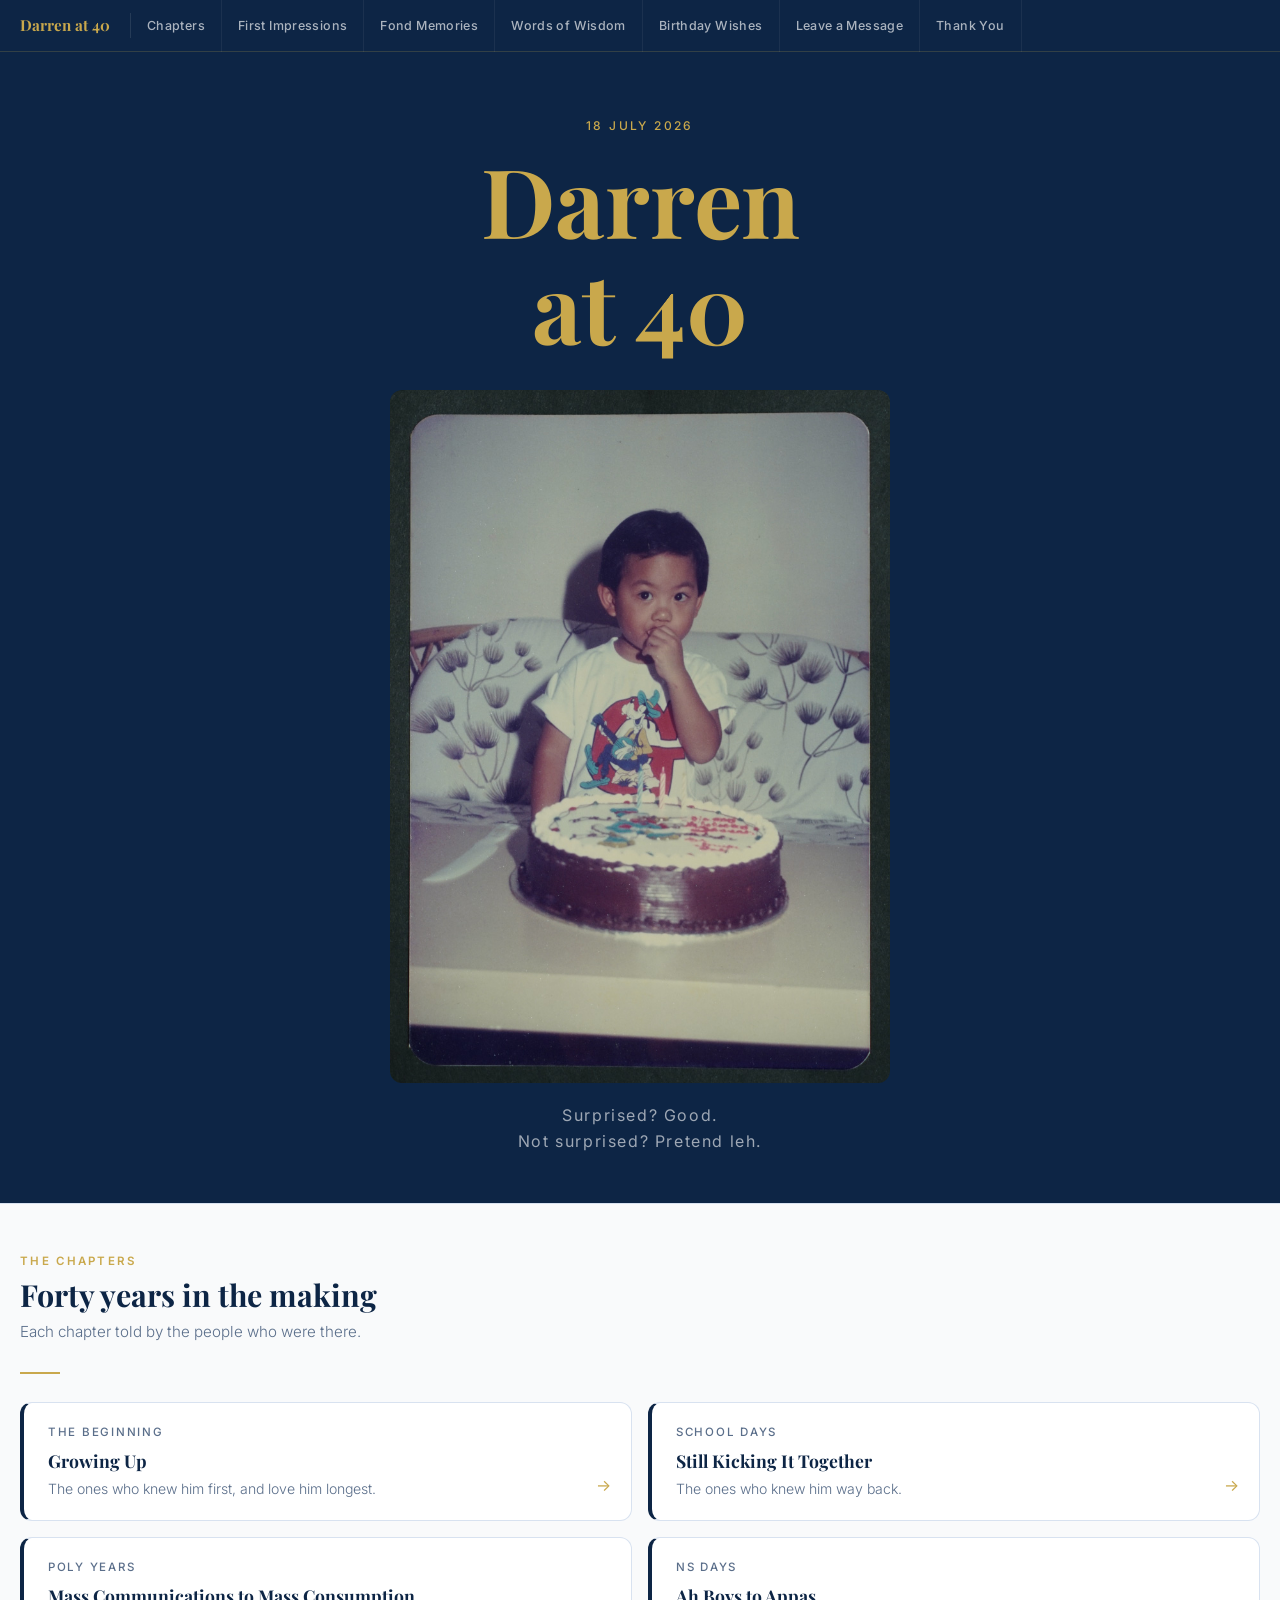
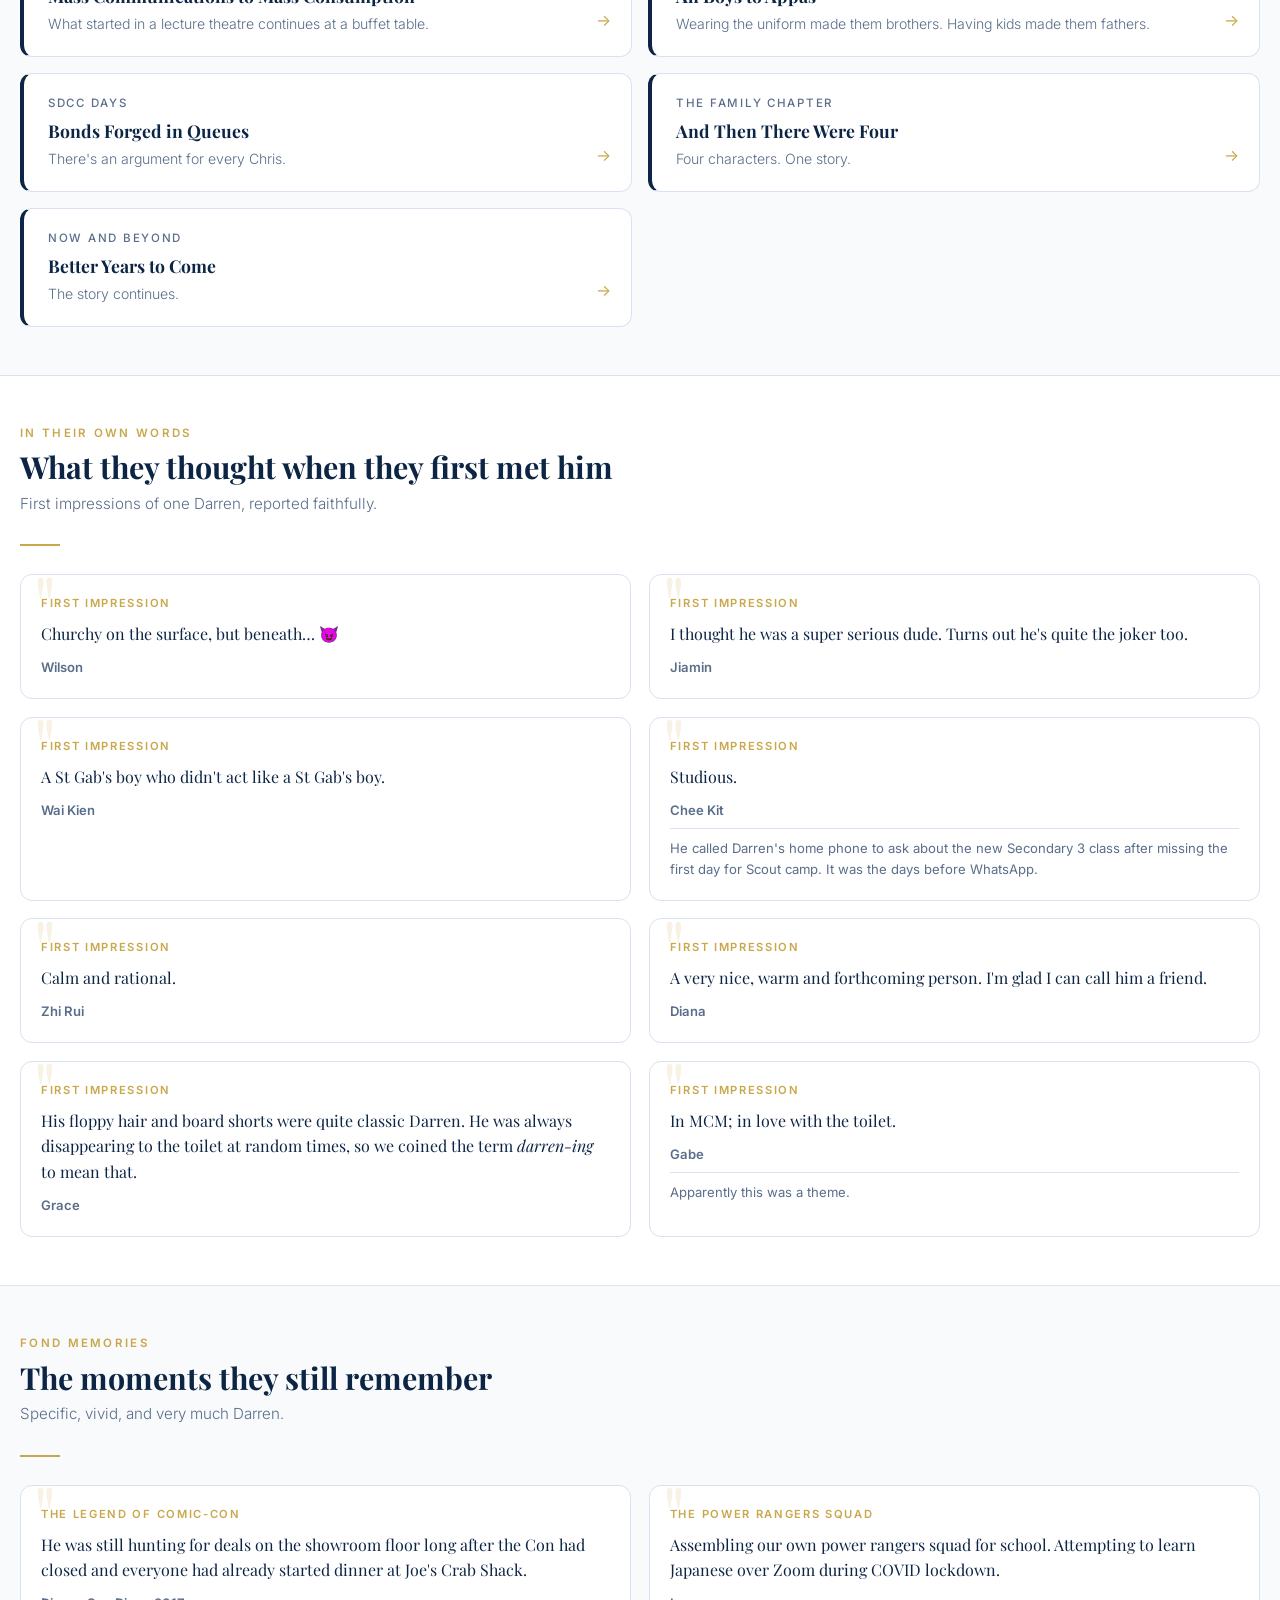
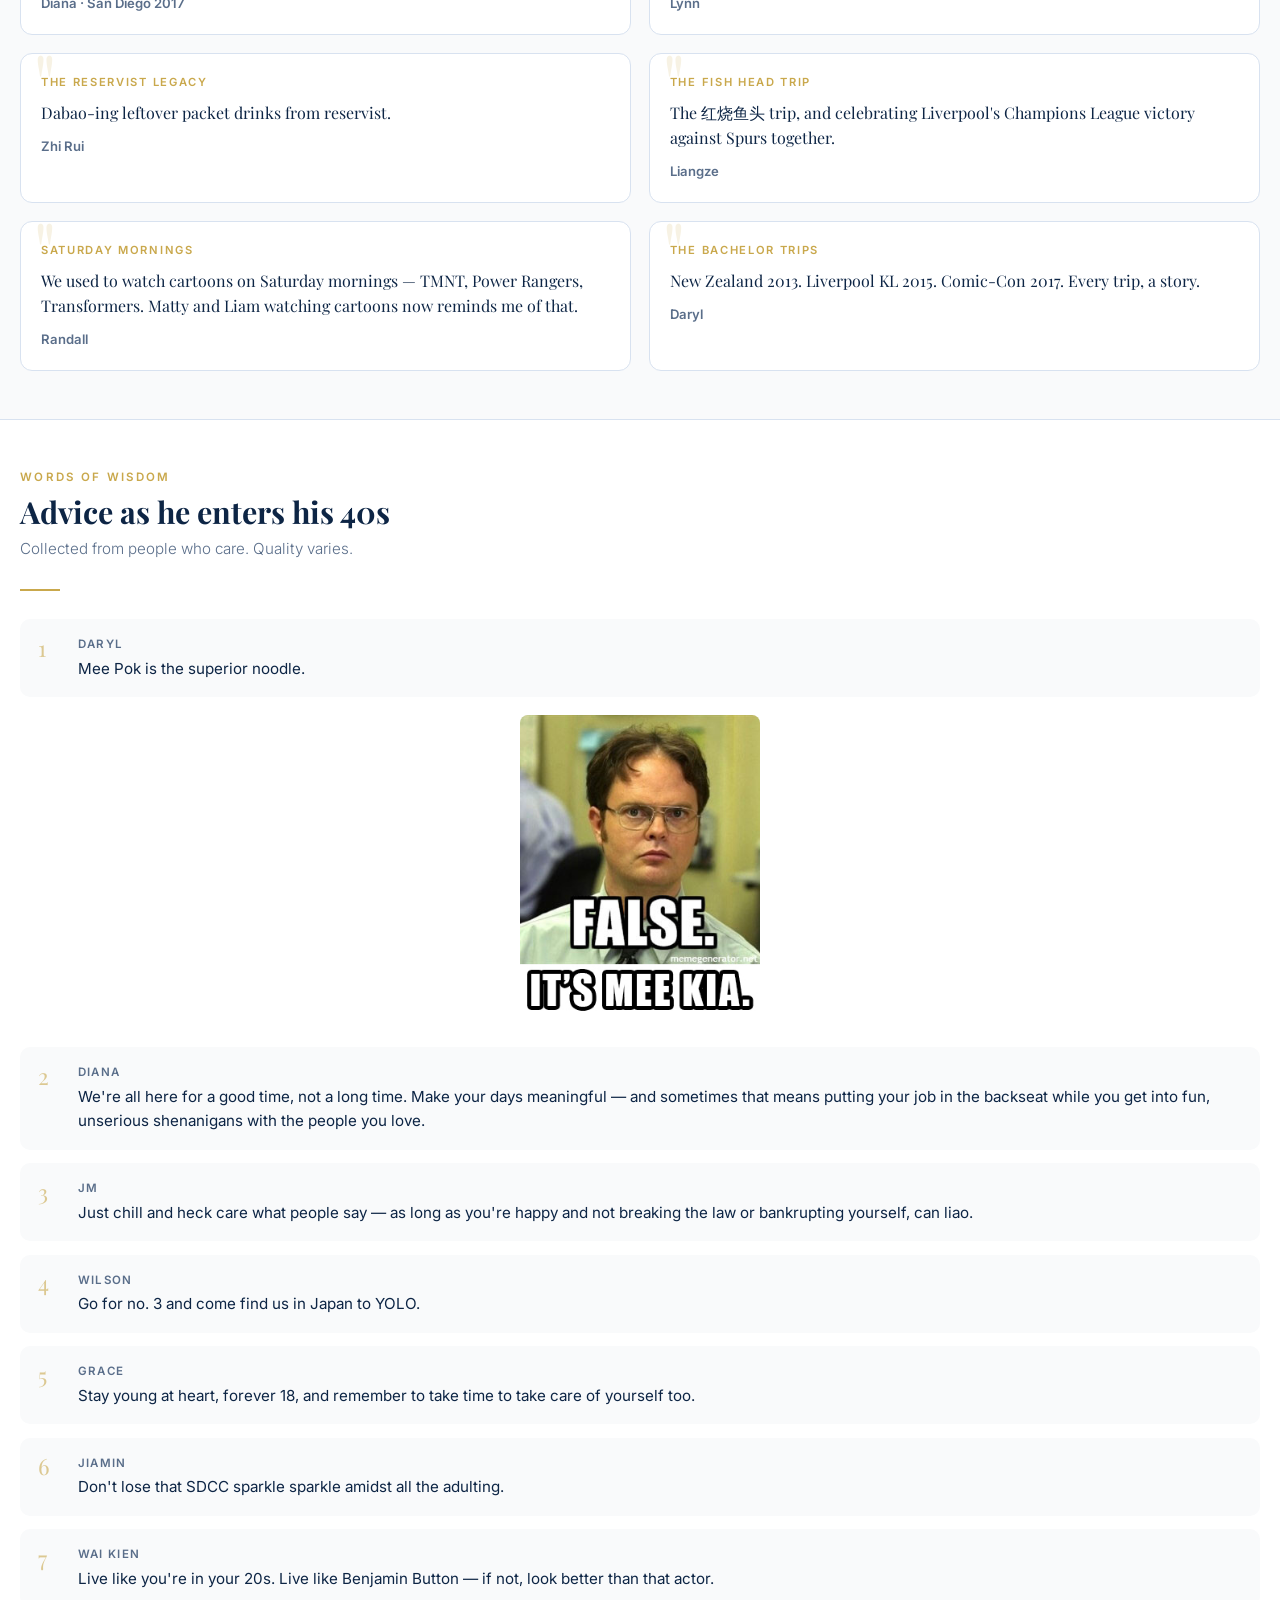
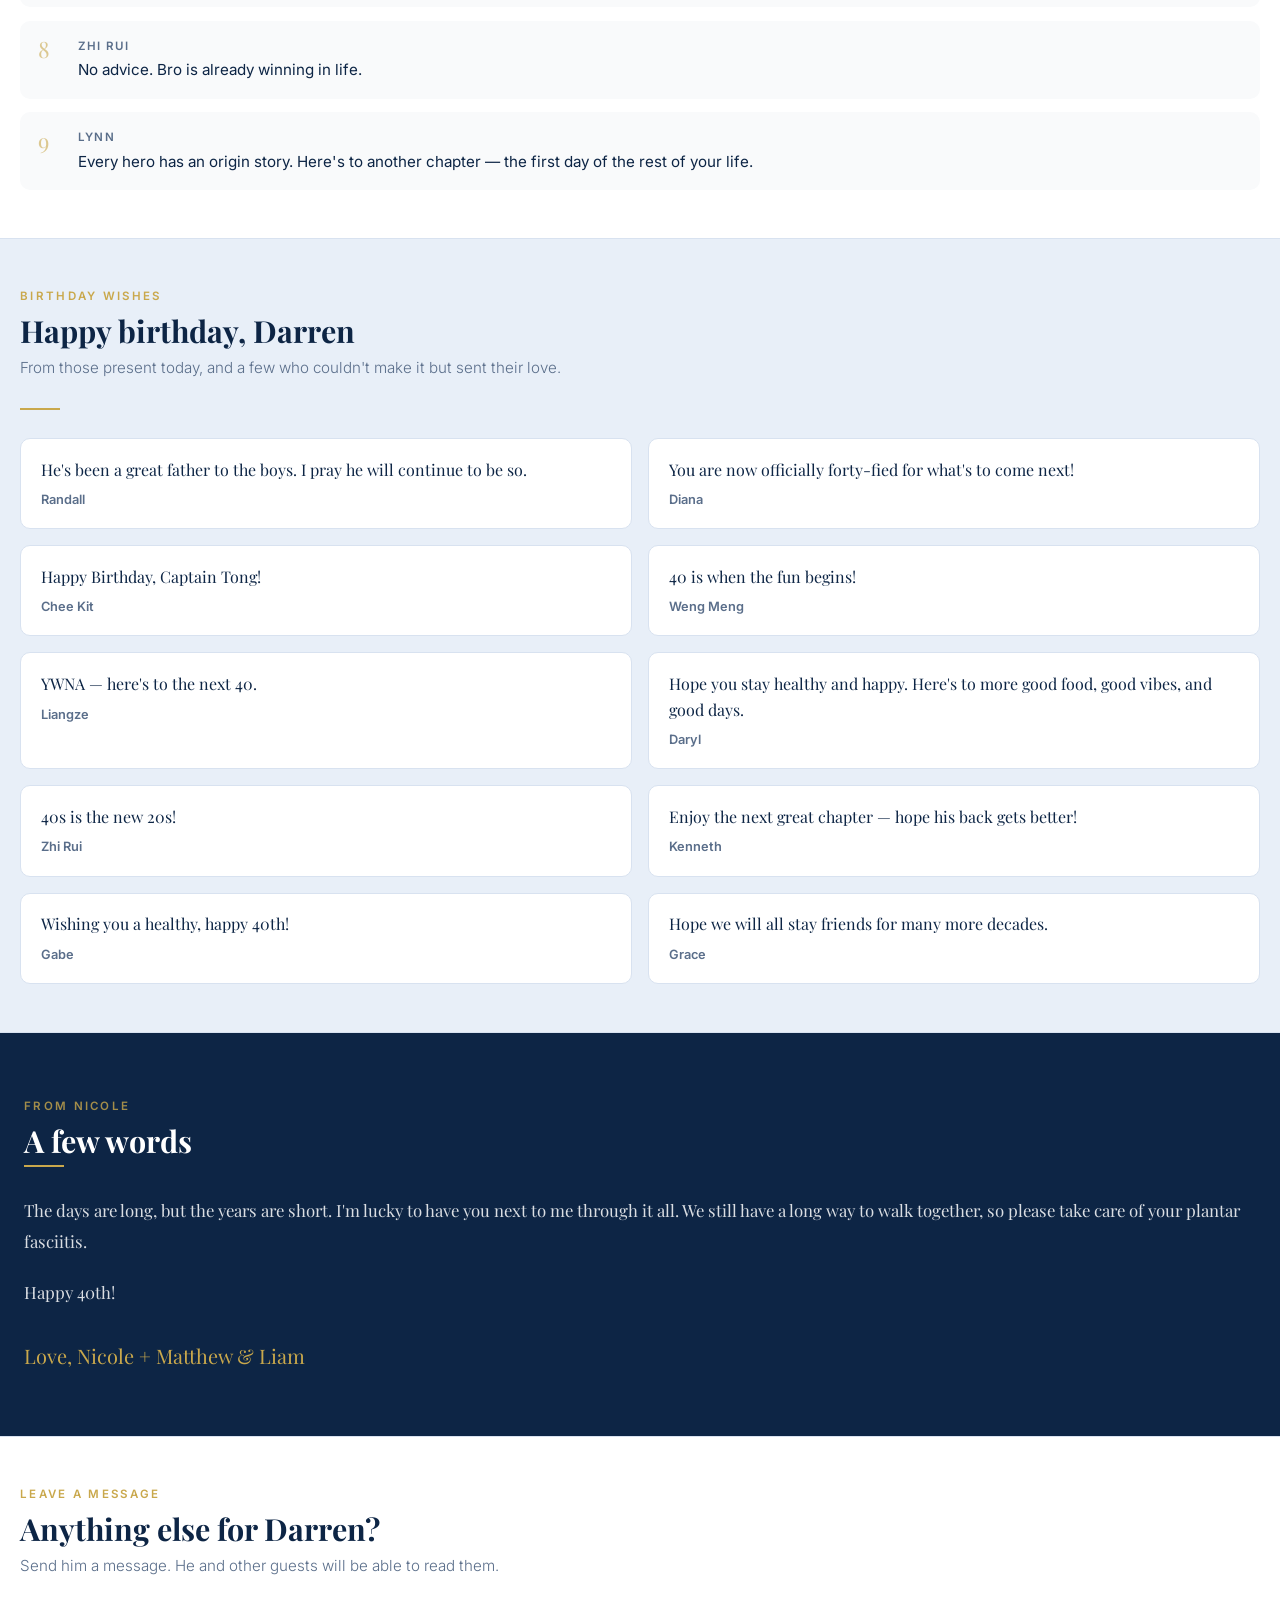
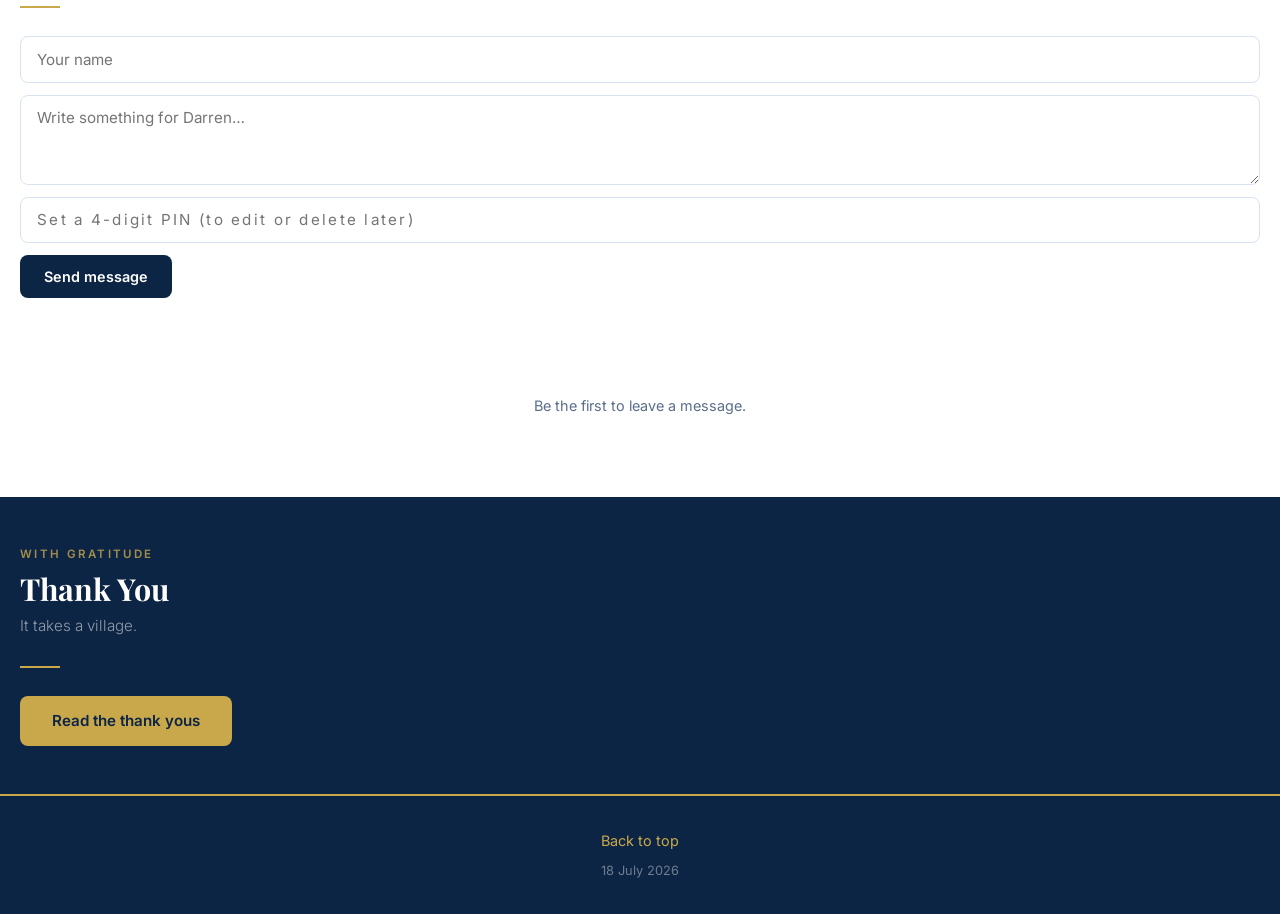
==== index.html @ 468546fa "Add files via upload" ====
<!DOCTYPE html>
<html lang="en">
<head>
<meta charset="UTF-8">
<meta name="viewport" content="width=device-width, initial-scale=1.0">
<meta name="robots" content="noindex, nofollow">
<title>Darren at 40</title>
<link rel="preconnect" href="https://fonts.googleapis.com">
<link rel="preconnect" href="https://fonts.gstatic.com" crossorigin>
<link href="https://fonts.googleapis.com/css2?family=Playfair+Display:wght@400;700&family=Inter:wght@300;400;500;600&display=swap" rel="stylesheet">
<link rel="stylesheet" href="shared.css">
<style>
.hero h1 { font-size: clamp(3rem, 12vw, 6rem); }
.hero-date { font-size: 0.85rem; color: rgba(255,255,255,0.4); letter-spacing: 0.1em; margin-top: 1rem; }
.hero-photo { aspect-ratio: 4/3; }
.chapters { display: flex; flex-direction: column; gap: 1rem; }
.chapter-card {
  display: block; text-decoration: none; background: var(--white);
  border: 1px solid var(--border); border-radius: 12px;
  padding: 1.25rem 1.25rem 1.25rem 1.5rem;
  border-left: 4px solid var(--navy); transition: border-left-color 0.2s, box-shadow 0.2s;
}
.chapter-card:hover { border-left-color: var(--gold); box-shadow: 0 2px 16px rgba(13,37,69,0.08); }
.chapter-card .era { font-size: 0.72rem; letter-spacing: 0.15em; text-transform: uppercase; color: var(--text-muted); margin-bottom: 0.3rem; font-weight: 500; }
.chapter-card h3 { font-family: var(--serif); font-size: 1.1rem; color: var(--navy); margin-bottom: 0.2rem; }
.chapter-card p { font-size: 0.88rem; color: var(--text-muted); font-weight: 300; }
.chapter-card .arrow { float: right; color: var(--gold); margin-top: -1.7rem; }
.messages-grid { display: flex; flex-direction: column; gap: 1.1rem; }
.msg-card { background: var(--white); border: 1px solid var(--border); border-radius: 12px; padding: 1.25rem; position: relative; overflow: hidden; }
.msg-card::before { content: '"'; font-family: var(--serif); font-size: 5rem; color: var(--gold); opacity: 0.15; position: absolute; top: -0.8rem; left: 0.75rem; line-height: 1; pointer-events: none; }
.msg-card .msg-label { font-size: 0.7rem; letter-spacing: 0.15em; text-transform: uppercase; color: var(--gold); font-weight: 600; margin-bottom: 0.5rem; }
.msg-card .msg-text { font-family: var(--serif); font-size: 1rem; color: var(--navy); line-height: 1.6; margin-bottom: 0.65rem; }
.msg-card .msg-from { font-size: 0.82rem; font-weight: 600; color: var(--text-muted); }
.msg-card .msg-context { font-size: 0.82rem; color: var(--text-muted); margin-top: 0.45rem; padding-top: 0.55rem; border-top: 1px solid var(--border); }
.advice-list { display: flex; flex-direction: column; gap: 0.85rem; }
.advice-item { display: flex; gap: 0.9rem; align-items: flex-start; background: var(--off-white); border-radius: 10px; padding: 1rem 1.1rem; }
.advice-num { font-family: var(--serif); font-size: 1.4rem; color: var(--gold); opacity: 0.6; line-height: 1; flex-shrink: 0; width: 1.6rem; padding-top: 0.1rem; }
.advice-content .from { font-size: 0.72rem; text-transform: uppercase; letter-spacing: 0.12em; color: var(--text-muted); font-weight: 600; margin-bottom: 0.2rem; }
.advice-content p { font-size: 0.95rem; color: var(--navy); }
.meme-wrap { text-align: center; margin-top: 0.25rem; margin-bottom: 0.5rem; }
.meme-wrap img { max-width: 240px; width: 100%; border-radius: 8px; }
.wishes-grid { display: flex; flex-direction: column; gap: 1rem; }
.wish-card { background: var(--white); border: 1px solid var(--border); border-radius: 10px; padding: 1.1rem 1.25rem; }
.wish-card .wish-text { font-family: var(--serif); font-size: 1rem; color: var(--navy); line-height: 1.6; margin-bottom: 0.5rem; }
.wish-card .wish-from { font-size: 0.8rem; font-weight: 600; color: var(--text-muted); }
.letter-section { background: var(--navy); padding: 4rem 1.5rem; }
.letter-section .section-label { color: var(--gold); opacity: 0.8; }
.letter-section .section-title { color: white; }
/* Comments */
.comment-form { display: flex; flex-direction: column; gap: 0.75rem; margin-bottom: 2rem; }
.comment-form input, .comment-form textarea {
  font-family: var(--sans); font-size: 0.95rem; color: var(--text);
  border: 1px solid var(--border); border-radius: 8px; padding: 0.8rem 1rem;
  background: var(--white); outline: none; width: 100%;
}
.comment-form input:focus, .comment-form textarea:focus { border-color: var(--navy); }
.comment-form textarea { min-height: 90px; resize: vertical; }
.comment-form button {
  background: var(--navy); color: white; border: none; border-radius: 8px;
  padding: 0.8rem 1.5rem; font-size: 0.9rem; font-weight: 600;
  font-family: var(--sans); cursor: pointer; align-self: flex-start;
  transition: background 0.2s;
}
.comment-form button:hover { background: var(--navy-mid); }
.comment-form button:disabled { opacity: 0.5; cursor: not-allowed; }
.comments-list { display: flex; flex-direction: column; gap: 1rem; }
.comment-item { background: var(--white); border: 1px solid var(--border); border-radius: 10px; padding: 1rem 1.25rem; }
.comment-item .c-name { font-weight: 600; font-size: 0.9rem; color: var(--navy); margin-bottom: 0.3rem; }
.comment-item .c-text { font-family: var(--serif); font-size: 0.98rem; color: var(--navy); line-height: 1.6; margin-bottom: 0.5rem; }
.comment-item .c-meta { font-size: 0.75rem; color: var(--text-muted); display: flex; gap: 1rem; align-items: center; }
.comment-item .c-meta button { background: none; border: none; color: var(--text-muted); font-size: 0.75rem; cursor: pointer; padding: 0; text-decoration: underline; }
.comment-item .c-meta button:hover { color: var(--navy); }
.comment-empty { text-align: center; color: var(--text-muted); font-size: 0.9rem; padding: 2rem 0; }
.status-msg { font-size: 0.85rem; color: var(--gold); margin-top: 0.25rem; min-height: 1.2em; }
@media (min-width: 600px) {
  .chapters { display: grid; grid-template-columns: 1fr 1fr; }
  .messages-grid { display: grid; grid-template-columns: 1fr 1fr; }
  .wishes-grid { display: grid; grid-template-columns: 1fr 1fr; }
}
.lightbox { display:none; position:fixed; inset:0; background:rgba(0,0,0,0.96); z-index:999; flex-direction:column; align-items:center; justify-content:center; }
.lightbox.active { display:flex; }
.lightbox-img-wrap { width:100%; flex:1; display:flex; align-items:center; justify-content:center; padding:0.5rem; overflow:hidden; }
.lightbox-img-wrap img { max-width:100%; max-height:100%; object-fit:contain; border-radius:4px; display:block; }
.lightbox-controls { width:100%; display:flex; align-items:center; justify-content:flex-end; padding:0.75rem 1rem; background:rgba(0,0,0,0.5); }
.lightbox-btn { background:none; border:none; color:white; cursor:pointer; padding:0.5rem 0.75rem; font-family:var(--sans); font-size:0.9rem; font-weight:600; }
</style>
</head>
<body>

<nav class="site-nav" id="top">
  <a href="index.html" class="nav-home">Darren at 40</a>
  <div class="nav-links">
    <a href="#chapters">Chapters</a>
    <a href="#impressions">First Impressions</a>
    <a href="#memories">Fond Memories</a>
    <a href="#wisdom">Words of Wisdom</a>
    <a href="#wishes">Birthday Wishes</a>
    <a href="#message">Leave a Message</a>
    <a href="thankyou.html">Thank You</a>
  </div>
</nav>

<section class="hero">
  <p class="hero-eyebrow">18 July 2026</p>
  <h1>Darren<br>at 40</h1>
  <div style="width:100%;max-width:500px;margin:2rem auto 0;cursor:pointer;border-radius:12px;overflow:hidden;background:#0D2545;" onclick="openHero('Hero_Index.jpg')"><img src="Hero_Index.jpg" alt="" style="width:100%;height:auto;display:block;"></div>
  <p class="hero-date" style="color:rgba(255,255,255,0.6);font-size:1rem;margin-top:1.25rem;">Surprised? Good.<br>Not surprised? Pretend leh.</p>
</section>

<!-- CHAPTERS -->
<section id="chapters" style="background:var(--off-white);">
  <p class="section-label">The chapters</p>
  <h2 class="section-title">Forty years in the making</h2>
  <p class="section-tagline">Each chapter told by the people who were there.</p>
  <div class="gold-divider"></div>
  <div class="chapters">
    <a href="family.html" class="chapter-card">
      <p class="era">The beginning</p>
      <h3>Growing Up</h3>
      <p>The ones who knew him first, and love him longest.</p>
      <span class="arrow">→</span>
    </a>
    <a href="school.html" class="chapter-card">
      <p class="era">School days</p>
      <h3>Still Kicking It Together</h3>
      <p>The ones who knew him way back.</p>
      <span class="arrow">→</span>
    </a>
    <a href="masscomm.html" class="chapter-card">
      <p class="era">Poly years</p>
      <h3>Mass Communications to Mass Consumption</h3>
      <p>What started in a lecture theatre continues at a buffet table.</p>
      <span class="arrow">→</span>
    </a>
    <a href="army.html" class="chapter-card">
      <p class="era">NS days</p>
      <h3>Ah Boys to Appas</h3>
      <p>Wearing the uniform made them brothers. Having kids made them fathers.</p>
      <span class="arrow">→</span>
    </a>
    <a href="sdcc.html" class="chapter-card">
      <p class="era">SDCC days</p>
      <h3>Bonds Forged in Queues</h3>
      <p>There's an argument for every Chris.</p>
      <span class="arrow">→</span>
    </a>
    <a href="usfour.html" class="chapter-card">
      <p class="era">The family chapter</p>
      <h3>And Then There Were Four</h3>
      <p>Four characters. One story.</p>
      <span class="arrow">→</span>
    </a>
    <a href="better.html" class="chapter-card">
      <p class="era">Now and beyond</p>
      <h3>Better Years to Come</h3>
      <p>The story continues.</p>
      <span class="arrow">→</span>
    </a>
  </div>
</section>

<!-- FIRST IMPRESSIONS -->
<section id="impressions">
  <p class="section-label">In their own words</p>
  <h2 class="section-title">What they thought when they first met him</h2>
  <p class="section-tagline">First impressions of one Darren, reported faithfully.</p>
  <div class="gold-divider"></div>
  <div class="messages-grid">
    <div class="msg-card">
      <p class="msg-label">First impression</p>
      <p class="msg-text">Churchy on the surface, but beneath… 😈</p>
      <p class="msg-from">Wilson</p>
    </div>
    <div class="msg-card">
      <p class="msg-label">First impression</p>
      <p class="msg-text">I thought he was a super serious dude. Turns out he's quite the joker too.</p>
      <p class="msg-from">Jiamin</p>
    </div>
    <div class="msg-card">
      <p class="msg-label">First impression</p>
      <p class="msg-text">A St Gab's boy who didn't act like a St Gab's boy.</p>
      <p class="msg-from">Wai Kien</p>
    </div>
    <div class="msg-card">
      <p class="msg-label">First impression</p>
      <p class="msg-text">Studious.</p>
      <p class="msg-from">Chee Kit</p>
      <p class="msg-context">He called Darren's home phone to ask about the new Secondary 3 class after missing the first day for Scout camp. It was the days before WhatsApp.</p>
    </div>
    <div class="msg-card">
      <p class="msg-label">First impression</p>
      <p class="msg-text">Calm and rational.</p>
      <p class="msg-from">Zhi Rui</p>
    </div>
    <div class="msg-card">
      <p class="msg-label">First impression</p>
      <p class="msg-text">A very nice, warm and forthcoming person. I'm glad I can call him a friend.</p>
      <p class="msg-from">Diana</p>
    </div>
    <div class="msg-card">
      <p class="msg-label">First impression</p>
      <p class="msg-text">His floppy hair and board shorts were quite classic Darren. He was always disappearing to the toilet at random times, so we coined the term <em>darren-ing</em> to mean that.</p>
      <p class="msg-from">Grace</p>
    </div>
    <div class="msg-card">
      <p class="msg-label">First impression</p>
      <p class="msg-text">In MCM; in love with the toilet.</p>
      <p class="msg-from">Gabe</p>
      <p class="msg-context">Apparently this was a theme.</p>
    </div>
  </div>
</section>

<!-- MEMORIES -->
<section id="memories" style="background:var(--off-white);">
  <p class="section-label">Fond memories</p>
  <h2 class="section-title">The moments they still remember</h2>
  <p class="section-tagline">Specific, vivid, and very much Darren.</p>
  <div class="gold-divider"></div>
  <div class="messages-grid">
    <div class="msg-card">
      <p class="msg-label">The legend of Comic-Con</p>
      <p class="msg-text">He was still hunting for deals on the showroom floor long after the Con had closed and everyone had already started dinner at Joe's Crab Shack.</p>
      <p class="msg-from">Diana · San Diego 2017</p>
    </div>
    <div class="msg-card">
      <p class="msg-label">The power rangers squad</p>
      <p class="msg-text">Assembling our own power rangers squad for school. Attempting to learn Japanese over Zoom during COVID lockdown.</p>
      <p class="msg-from">Lynn</p>
    </div>
    <div class="msg-card">
      <p class="msg-label">The reservist legacy</p>
      <p class="msg-text">Dabao-ing leftover packet drinks from reservist.</p>
      <p class="msg-from">Zhi Rui</p>
    </div>
    <div class="msg-card">
      <p class="msg-label">The fish head trip</p>
      <p class="msg-text">The 红烧鱼头 trip, and celebrating Liverpool's Champions League victory against Spurs together.</p>
      <p class="msg-from">Liangze</p>
    </div>
    <div class="msg-card">
      <p class="msg-label">Saturday mornings</p>
      <p class="msg-text">We used to watch cartoons on Saturday mornings — TMNT, Power Rangers, Transformers. Matty and Liam watching cartoons now reminds me of that.</p>
      <p class="msg-from">Randall</p>
    </div>
    <div class="msg-card">
      <p class="msg-label">The bachelor trips</p>
      <p class="msg-text">New Zealand 2013. Liverpool KL 2015. Comic-Con 2017. Every trip, a story.</p>
      <p class="msg-from">Daryl</p>
    </div>
  </div>
</section>

<!-- ADVICE -->
<section id="wisdom">
  <p class="section-label">Words of wisdom</p>
  <h2 class="section-title">Advice as he enters his 40s</h2>
  <p class="section-tagline">Collected from people who care. Quality varies.</p>
  <div class="gold-divider"></div>
  <div class="advice-list">
    <div class="advice-item">
      <span class="advice-num">1</span>
      <div class="advice-content">
        <p class="from">Daryl</p>
        <p>Mee Pok is the superior noodle.</p>
      </div>
    </div>
    <div class="meme-wrap">
      <img src="meekia.jpg" alt="Dwight Schrute meme: False. It's mee kia.">
    </div>
    <div class="advice-item">
      <span class="advice-num">2</span>
      <div class="advice-content">
        <p class="from">Diana</p>
        <p>We're all here for a good time, not a long time. Make your days meaningful — and sometimes that means putting your job in the backseat while you get into fun, unserious shenanigans with the people you love.</p>
      </div>
    </div>
    <div class="advice-item">
      <span class="advice-num">3</span>
      <div class="advice-content">
        <p class="from">JM</p>
        <p>Just chill and heck care what people say — as long as you're happy and not breaking the law or bankrupting yourself, can liao.</p>
      </div>
    </div>
    <div class="advice-item">
      <span class="advice-num">4</span>
      <div class="advice-content">
        <p class="from">Wilson</p>
        <p>Go for no. 3 and come find us in Japan to YOLO.</p>
      </div>
    </div>
    <div class="advice-item">
      <span class="advice-num">5</span>
      <div class="advice-content">
        <p class="from">Grace</p>
        <p>Stay young at heart, forever 18, and remember to take time to take care of yourself too.</p>
      </div>
    </div>
    <div class="advice-item">
      <span class="advice-num">6</span>
      <div class="advice-content">
        <p class="from">Jiamin</p>
        <p>Don't lose that SDCC sparkle sparkle amidst all the adulting.</p>
      </div>
    </div>
    <div class="advice-item">
      <span class="advice-num">7</span>
      <div class="advice-content">
        <p class="from">Wai Kien</p>
        <p>Live like you're in your 20s. Live like Benjamin Button — if not, look better than that actor.</p>
      </div>
    </div>
    <div class="advice-item">
      <span class="advice-num">8</span>
      <div class="advice-content">
        <p class="from">Zhi Rui</p>
        <p>No advice. Bro is already winning in life.</p>
      </div>
    </div>
    <div class="advice-item">
      <span class="advice-num">9</span>
      <div class="advice-content">
        <p class="from">Lynn</p>
        <p>Every hero has an origin story. Here's to another chapter — the first day of the rest of your life.</p>
      </div>
    </div>
  </div>
</section>

<!-- BIRTHDAY WISHES -->
<section id="wishes" style="background:var(--navy-light);">
  <p class="section-label">Birthday wishes</p>
  <h2 class="section-title">Happy birthday, Darren</h2>
  <p class="section-tagline">From those present today, and a few who couldn't make it but sent their love.</p>
  <div class="gold-divider"></div>
  <div class="wishes-grid">
    <div class="wish-card">
      <p class="wish-text">He's been a great father to the boys. I pray he will continue to be so.</p>
      <p class="wish-from">Randall</p>
    </div>
    <div class="wish-card">
      <p class="wish-text">You are now officially forty-fied for what's to come next!</p>
      <p class="wish-from">Diana</p>
    </div>
    <div class="wish-card">
      <p class="wish-text">Happy Birthday, Captain Tong!</p>
      <p class="wish-from">Chee Kit</p>
    </div>
    <div class="wish-card">
      <p class="wish-text">40 is when the fun begins!</p>
      <p class="wish-from">Weng Meng</p>
    </div>
    <div class="wish-card">
      <p class="wish-text">YWNA — here's to the next 40.</p>
      <p class="wish-from">Liangze</p>
    </div>
    <div class="wish-card">
      <p class="wish-text">Hope you stay healthy and happy. Here's to more good food, good vibes, and good days.</p>
      <p class="wish-from">Daryl</p>
    </div>
    <div class="wish-card">
      <p class="wish-text">40s is the new 20s!</p>
      <p class="wish-from">Zhi Rui</p>
    </div>
    <div class="wish-card">
      <p class="wish-text">Enjoy the next great chapter — hope his back gets better!</p>
      <p class="wish-from">Kenneth</p>
    </div>
    <div class="wish-card">
      <p class="wish-text">Wishing you a healthy, happy 40th!</p>
      <p class="wish-from">Gabe</p>
    </div>
    <div class="wish-card">
      <p class="wish-text">Hope we will all stay friends for many more decades.</p>
      <p class="wish-from">Grace</p>
    </div>
  </div>
</section>

<!-- NICOLE'S LETTER -->
<section class="letter-section">
  <p class="section-label">From Nicole</p>
  <h2 class="section-title" style="color:white;">A few words</h2>
  <div class="gold-divider"></div>
  <div class="letter-body">
    <p>The days are long, but the years are short. I'm lucky to have you next to me through it all. We still have a long way to walk together, so please take care of your plantar fasciitis.</p>
    <p>Happy 40th!</p>
    <div class="letter-sig">Love, Nicole + Matthew &amp; Liam</div>
  </div>
</section>

<!-- COMMENTS -->
<section id="message">
  <p class="section-label">Leave a message</p>
  <h2 class="section-title">Anything else for Darren?</h2>
  <p class="section-tagline">Send him a message. He and other guests will be able to read them.</p>
  <div class="gold-divider"></div>

  <div class="comment-form">
    <input type="text" id="c-name" placeholder="Your name" maxlength="60">
    <textarea id="c-text" placeholder="Write something for Darren…" maxlength="500"></textarea>
    <input type="number" id="c-pin" placeholder="Set a 4-digit PIN (to edit or delete later)" min="1000" max="9999" style="letter-spacing:0.15em;">
    <button onclick="submitComment()" id="c-btn">Send message</button>
    <p class="status-msg" id="c-status"></p>
  </div>

  <div class="comments-list" id="comments-list">
    <p class="comment-empty" id="c-empty">Be the first to leave a message.</p>
  </div>
</section>

<div class="lightbox" id="lightbox" onclick="closeLightbox()" style="cursor:pointer;">
  <div class="lightbox-img-wrap"><img id="lightbox-img" src="" alt=""></div>
  <div class="lightbox-controls">
    <span></span>
    <span class="lightbox-counter" id="lightbox-counter"></span>
    <button class="lightbox-btn" onclick="closeLightbox()">✕ Close</button>
  </div>
</div>

<section style="background:var(--navy);">
  <p class="section-label" style="color:var(--gold);opacity:0.8;">With gratitude</p>
  <h2 class="section-title" style="color:white;">Thank You</h2>
  <p class="section-tagline" style="color:rgba(255,255,255,0.55);">It takes a village.</p>
  <div class="gold-divider"></div>
  <a href="thankyou.html" style="display:inline-block;background:var(--gold);color:var(--navy);text-decoration:none;padding:0.8rem 2rem;border-radius:8px;font-weight:600;font-size:0.95rem;">Read the thank yous</a>
</section>

<footer>
  <a href="#" onclick="window.scrollTo(0,0);return false;">Back to top</a>
  <p class="meta">18 July 2026</p>
</footer>

<script>
const SUPA_URL = 'https://xiqilvrgmtwltavrsnlk.supabase.co';
const SUPA_KEY = 'eyJhbGciOiJIUzI1NiIsInR5cCI6IkpXVCJ9.eyJpc3MiOiJzdXBhYmFzZSIsInJlZiI6InhpcWlsdnJnbXR3bHRhdnJzbmxrIiwicm9sZSI6ImFub24iLCJpYXQiOjE3ODM1ODg2NjgsImV4cCI6MjA5OTE2NDY2OH0.ViQ6867-IzhoOAlFa3D618SjfFwS2XMXRDBPLYhvRcA';

function escHtml(s) {
  return String(s).replace(/&/g,'&amp;').replace(/</g,'&lt;').replace(/>/g,'&gt;').replace(/"/g,'&quot;');
}
function formatTime(iso) {
  const d = new Date(iso);
  return d.toLocaleDateString('en-SG', { day:'numeric', month:'short', year:'numeric' }) +
    ' · ' + d.toLocaleTimeString('en-SG', { hour:'2-digit', minute:'2-digit' });
}
async function supaFetch(path, opts={}) {
  const res = await fetch(SUPA_URL + path, {
    ...opts,
    headers: {
      'apikey': SUPA_KEY,
      'Authorization': 'Bearer ' + SUPA_KEY,
      'Content-Type': 'application/json',
      'Prefer': 'return=representation',
      ...(opts.headers||{})
    }
  });
  if (!res.ok) throw new Error(await res.text());
  const text = await res.text();
  return text ? JSON.parse(text) : [];
}
async function loadComments() {
  const list = document.getElementById('comments-list');
  const empty = document.getElementById('c-empty');
  try {
    const data = await supaFetch('/rest/v1/comments?order=created_at.desc&select=id,name,message,created_at');
    Array.from(list.querySelectorAll('.comment-item')).forEach(el => el.remove());
    if (!data.length) { empty.style.display = 'block'; return; }
    empty.style.display = 'none';
    data.forEach(c => {
      const div = document.createElement('div');
      div.className = 'comment-item';
      div.dataset.id = c.id;
      div.innerHTML =
        '<p class="c-name">' + escHtml(c.name) + '</p>' +
        '<p class="c-text" id="ctxt-' + c.id + '">' + escHtml(c.message) + '</p>' +
        '<div class="c-meta">' +
          '<span>' + formatTime(c.created_at) + '</span>' +
          '<button onclick="showEditDelete('' + c.id + '')">Edit / Delete</button>' +
        '</div>' +
        '<div class="c-actions" id="cact-' + c.id + '" style="display:none;margin-top:0.75rem;">' +
          '<input type="number" placeholder="Enter your PIN" min="1000" max="9999" id="cpin-' + c.id + '" style="width:100%;padding:0.6rem 0.8rem;border:1px solid var(--border);border-radius:6px;font-family:var(--sans);font-size:0.9rem;margin-bottom:0.5rem;">' +
          '<textarea id="cedit-' + c.id + '" style="width:100%;padding:0.6rem 0.8rem;border:1px solid var(--border);border-radius:6px;font-family:var(--sans);font-size:0.9rem;min-height:70px;resize:vertical;margin-bottom:0.5rem;">' + escHtml(c.message) + '</textarea>' +
          '<div style="display:flex;gap:0.5rem;">' +
            '<button onclick="saveEdit('' + c.id + '')" style="flex:1;background:var(--navy);color:white;border:none;border-radius:6px;padding:0.6rem;font-size:0.85rem;cursor:pointer;font-family:var(--sans);">Save</button>' +
            '<button onclick="deleteComment('' + c.id + '')" style="flex:1;background:#c0392b;color:white;border:none;border-radius:6px;padding:0.6rem;font-size:0.85rem;cursor:pointer;font-family:var(--sans);">Delete</button>' +
            '<button onclick="cancelEdit('' + c.id + '')" style="flex:1;background:var(--border);color:var(--navy);border:none;border-radius:6px;padding:0.6rem;font-size:0.85rem;cursor:pointer;font-family:var(--sans);">Cancel</button>' +
          '</div>' +
          '<p class="c-pin-err" id="cperr-' + c.id + '" style="color:#c0392b;font-size:0.8rem;margin-top:0.4rem;"></p>' +
        '</div>';
      list.appendChild(div);
    });
  } catch(e) {
    empty.textContent = 'Could not load messages. Please refresh.';
    empty.style.display = 'block';
  }
}
function showEditDelete(id) {
  const act = document.getElementById('cact-' + id);
  act.style.display = act.style.display === 'none' ? 'block' : 'none';
}
function cancelEdit(id) {
  document.getElementById('cact-' + id).style.display = 'none';
  document.getElementById('cperr-' + id).textContent = '';
}
async function saveEdit(id) {
  const pin = document.getElementById('cpin-' + id).value.trim();
  const newText = document.getElementById('cedit-' + id).value.trim();
  const errEl = document.getElementById('cperr-' + id);
  if (!pin || pin.length !== 4) { errEl.textContent = 'Please enter your 4-digit PIN.'; return; }
  if (!newText) { errEl.textContent = 'Message cannot be empty.'; return; }
  try {
    const res = await supaFetch('/rest/v1/comments?id=eq.' + id + '&pin=eq.' + pin, {
      method: 'PATCH',
      body: JSON.stringify({ message: newText })
    });
    if (!res || res.length === 0) {
      errEl.textContent = 'Wrong PIN. Please try again.';
      return;
    }
    errEl.textContent = '';
    cancelEdit(id);
    await loadComments();
  } catch(e) {
    errEl.textContent = 'Something went wrong. Please try again.';
  }
}
async function deleteComment(id) {
  const pin = document.getElementById('cpin-' + id).value.trim();
  const errEl = document.getElementById('cperr-' + id);
  if (!pin || pin.length !== 4) { errEl.textContent = 'Please enter your 4-digit PIN.'; return; }
  if (!confirm('Delete this message?')) return;
  try {
    const res = await supaFetch('/rest/v1/comments?id=eq.' + id + '&pin=eq.' + pin, {
      method: 'DELETE',
      headers: { 'Prefer': 'return=representation' }
    });
    if (res && res.length === 0) {
      errEl.textContent = 'Wrong PIN. Please try again.';
      return;
    }
    await loadComments();
  } catch(e) {
    errEl.textContent = 'Something went wrong. Please try again.';
  }
}
async function submitComment() {
  const name = document.getElementById('c-name').value.trim();
  const message = document.getElementById('c-text').value.trim();
  const pin = document.getElementById('c-pin').value.trim();
  const status = document.getElementById('c-status');
  const btn = document.getElementById('c-btn');
  if (!name) { status.textContent = 'Please enter your name.'; return; }
  if (!message) { status.textContent = 'Please write something first.'; return; }
  if (!pin || pin.length !== 4) { status.textContent = 'Please set a 4-digit PIN so you can edit later.'; return; }
  btn.disabled = true;
  status.textContent = 'Sending…';
  try {
    await supaFetch('/rest/v1/comments', {
      method: 'POST',
      body: JSON.stringify({ name, message, pin: parseInt(pin) })
    });
    document.getElementById('c-name').value = '';
    document.getElementById('c-text').value = '';
    document.getElementById('c-pin').value = '';
    status.textContent = 'Message sent!';
    setTimeout(() => { status.textContent = ''; }, 3000);
    await loadComments();
  } catch(e) {
    status.textContent = 'Something went wrong. Please try again.';
  }
  btn.disabled = false;
}
loadComments();
setInterval(loadComments, 30000);
</script>
<script>
function openHero(src) {
  document.getElementById('lightbox-img').src = src;
  document.getElementById('lightbox').classList.add('active');
  document.body.style.overflow = 'hidden';
}
function closeLightbox() {
  document.getElementById('lightbox').classList.remove('active');
  document.body.style.overflow = '';
}
document.addEventListener('keydown', e => {
  if (e.key === 'Escape') closeLightbox();
});
</script>
</body>
</html>
---- shared.css ----
:root {
  --navy: #0D2545;
  --navy-mid: #1A3A6B;
  --navy-light: #E8EFF8;
  --gold: #C9A84C;
  --gold-light: #F5EDD6;
  --white: #FFFFFF;
  --off-white: #F9FAFB;
  --text: #0D2545;
  --text-muted: #5A6E8A;
  --border: #D8E2F0;
  --serif: 'Playfair Display', Georgia, serif;
  --sans: 'Inter', system-ui, sans-serif;
}
* { margin: 0; padding: 0; box-sizing: border-box; }
body { font-family: var(--sans); background: var(--white); color: var(--text); line-height: 1.6; -webkit-font-smoothing: antialiased; }
.site-nav {
  position: sticky; top: 0; z-index: 100;
  background: var(--navy); border-bottom: 1px solid rgba(201,168,76,0.2);
  display: flex; flex-direction: column;
}
.nav-home {
  font-family: var(--serif); font-size: 0.95rem; color: var(--gold);
  text-decoration: none; font-weight: 700;
  padding: 0.6rem 1.25rem 0.4rem;
  border-bottom: 1px solid rgba(255,255,255,0.08);
  display: block;
}
.nav-links {
  display: flex; overflow-x: auto; gap: 0;
  -webkit-overflow-scrolling: touch;
  scrollbar-width: none;
}
.nav-links::-webkit-scrollbar { display: none; }
.nav-links a {
  color: rgba(255,255,255,0.65); text-decoration: none;
  font-size: 0.72rem; font-weight: 500; letter-spacing: 0.03em;
  white-space: nowrap; padding: 0.55rem 1rem;
  border-right: 1px solid rgba(255,255,255,0.06);
  transition: color 0.15s, background 0.15s;
  flex-shrink: 0;
}
.nav-links a:hover { color: var(--gold); background: rgba(255,255,255,0.04); }
@media (min-width: 700px) {
  .site-nav { flex-direction: row; align-items: center; height: 52px; }
  .nav-home { padding: 0 1.25rem; border-bottom: none; border-right: 1px solid rgba(255,255,255,0.1); }
  .nav-links a { font-size: 0.78rem; padding: 0 1rem; line-height: 52px; }
}
section { padding: 3rem 1.25rem; }
section + section { border-top: 1px solid var(--border); }
.section-label { font-size: 0.72rem; letter-spacing: 0.2em; text-transform: uppercase; color: var(--gold); font-weight: 600; margin-bottom: 0.4rem; }
.section-title { font-family: var(--serif); font-size: clamp(1.4rem, 4vw, 1.9rem); color: var(--navy); margin-bottom: 0.35rem; line-height: 1.25; }
.section-tagline { color: var(--text-muted); font-size: 0.95rem; margin-bottom: 1.75rem; font-weight: 300; }
.gold-divider { width: 40px; height: 2px; background: var(--gold); margin-bottom: 1.75rem; }
.era-label { font-size: 0.75rem; letter-spacing: 0.15em; text-transform: uppercase; color: var(--text-muted); font-weight: 600; margin-bottom: 0.75rem; padding-bottom: 0.5rem; border-bottom: 1px solid var(--border); margin-top: 1.5rem; }
.photo-grid { display: grid; grid-template-columns: repeat(2, 1fr); gap: 8px; margin-top: 0.5rem; margin-bottom: 1.5rem; }
.photo-slot { background: var(--navy-light); border: 1.5px dashed var(--border); border-radius: 8px; display: flex; align-items: center; justify-content: center; color: var(--text-muted); font-size: 0.72rem; text-align: center; padding: 0.5rem; overflow: hidden; min-height: 80px; }
.photo-slot img { width: 100%; height: auto; border-radius: 6px; display: block; object-fit: unset; }
.photo-slot.wide { aspect-ratio: 16/9; grid-column: span 2; }
.names-block { font-family: var(--serif); font-size: 1.05rem; color: var(--navy-mid); line-height: 2.2; text-align: center; margin-bottom: 2rem; }
.names-block .dot { color: var(--gold); margin: 0 0.5rem; }
.quote-strip { background: var(--gold-light); border-left: 4px solid var(--gold); border-radius: 0 10px 10px 0; padding: 1rem 1.25rem; margin-bottom: 0.85rem; }
.quote-strip p { font-family: var(--serif); font-size: 1rem; color: var(--navy); line-height: 1.6; margin-bottom: 0.3rem; }
.quote-strip .from { font-size: 0.75rem; text-transform: uppercase; letter-spacing: 0.1em; color: var(--text-muted); font-weight: 600; font-family: var(--sans); }
.darren-says { background: var(--navy-light); border-radius: 10px; padding: 1rem 1.25rem; margin-bottom: 0.85rem; display: flex; gap: 0.9rem; align-items: flex-start; }
.darren-says .d-label { font-size: 0.65rem; text-transform: uppercase; letter-spacing: 0.12em; color: var(--gold); font-weight: 700; flex-shrink: 0; padding-top: 0.15rem; min-width: 3.5rem; }
.darren-says p { font-size: 0.95rem; color: var(--navy); }
.message-card { background: var(--navy); color: white; border-radius: 12px; padding: 1.5rem; margin-top: 1.5rem; }
.message-card .quote-mark { font-family: var(--serif); font-size: 3rem; color: var(--gold); opacity: 0.35; line-height: 0.8; margin-bottom: 0.5rem; display: block; }
.message-card p { font-family: var(--serif); font-size: 1.05rem; color: rgba(255,255,255,0.88); line-height: 1.75; margin-bottom: 0.75rem; }
.message-card .sig { font-family: var(--serif); color: var(--gold); font-size: 1.1rem; }
.letter-body p { font-family: var(--serif); font-size: 1.05rem; line-height: 1.85; color: rgba(255,255,255,0.85); margin-bottom: 1.25rem; }
.letter-sig { font-family: var(--serif); font-size: 1.25rem; color: var(--gold); margin-top: 2rem; }
footer { background: var(--navy); padding: 2rem 1.5rem; text-align: center; border-top: 2px solid var(--gold); }
footer a { color: var(--gold); text-decoration: none; font-size: 0.9rem; }
footer .meta { color: rgba(255,255,255,0.4); font-size: 0.8rem; margin-top: 0.5rem; }
.hero { background: var(--navy); padding: 4rem 1.5rem 3rem; text-align: center; }
.hero-eyebrow { font-size: 0.75rem; letter-spacing: 0.2em; text-transform: uppercase; color: var(--gold); margin-bottom: 0.75rem; font-weight: 500; }
.hero h1 { font-family: var(--serif); font-size: clamp(2rem, 8vw, 3.5rem); color: var(--gold); line-height: 1.1; margin-bottom: 0.5rem; }
.hero .tagline { color: rgba(255,255,255,0.55); font-size: 1rem; font-weight: 300; }
.hero-photo { width: 100%; max-width: 500px; margin: 2rem auto 0; border-radius: 12px; overflow: hidden; display: block; }
@media (min-width: 600px) { .photo-grid { grid-template-columns: repeat(3, 1fr); } .photo-slot.wide { grid-column: span 3; } }


/* Gallery lightbox */
.gallery-grid {
  display: grid;
  grid-template-columns: repeat(3, 1fr);
  gap: 4px;
}
@media (min-width: 600px) {
  .gallery-grid { grid-template-columns: repeat(4, 1fr); }
}
.gallery-thumb {
  aspect-ratio: 1;
  overflow: hidden;
  cursor: pointer;
  background: var(--navy-light);
}
.gallery-thumb img {
  width: 100%;
  height: 100%;
  object-fit: cover;
  display: block;
  transition: transform 0.2s;
}
.gallery-thumb:hover img { transform: scale(1.02); }
.lightbox {
  display: none; position: fixed; inset: 0;
  background: rgba(0,0,0,0.96); z-index: 999;
  flex-direction: column; align-items: center; justify-content: center;
}
.lightbox.active { display: flex; }
.lightbox-img-wrap {
  width: 100%; flex: 1;
  display: flex; align-items: center; justify-content: center;
  padding: 0.5rem; overflow: hidden;
}
.lightbox-img-wrap img {
  max-width: 100%; max-height: 100%;
  object-fit: contain; border-radius: 4px; display: block;
}
.lightbox-controls {
  width: 100%; display: flex; align-items: center;
  justify-content: space-between; padding: 0.75rem 1rem;
  background: rgba(0,0,0,0.5); flex-shrink: 0;
}
.lightbox-btn {
  background: none; border: none; color: white;
  cursor: pointer; padding: 0.5rem 0.75rem; opacity: 0.8;
  transition: opacity 0.15s; font-family: var(--sans); font-size: 0.9rem; font-weight: 600;
}
.lightbox-btn:hover { opacity: 1; }
.lightbox-counter { color: rgba(255,255,255,0.5); font-size: 0.8rem; font-family: var(--sans); }
.swipe-hint { color: rgba(255,255,255,0.3); font-size: 0.72rem; text-align: center; padding: 0.25rem; flex-shrink: 0; }
.timeline-photo { width: 100%; border-radius: 10px; margin-top: 0.85rem; display: block; height: auto; }
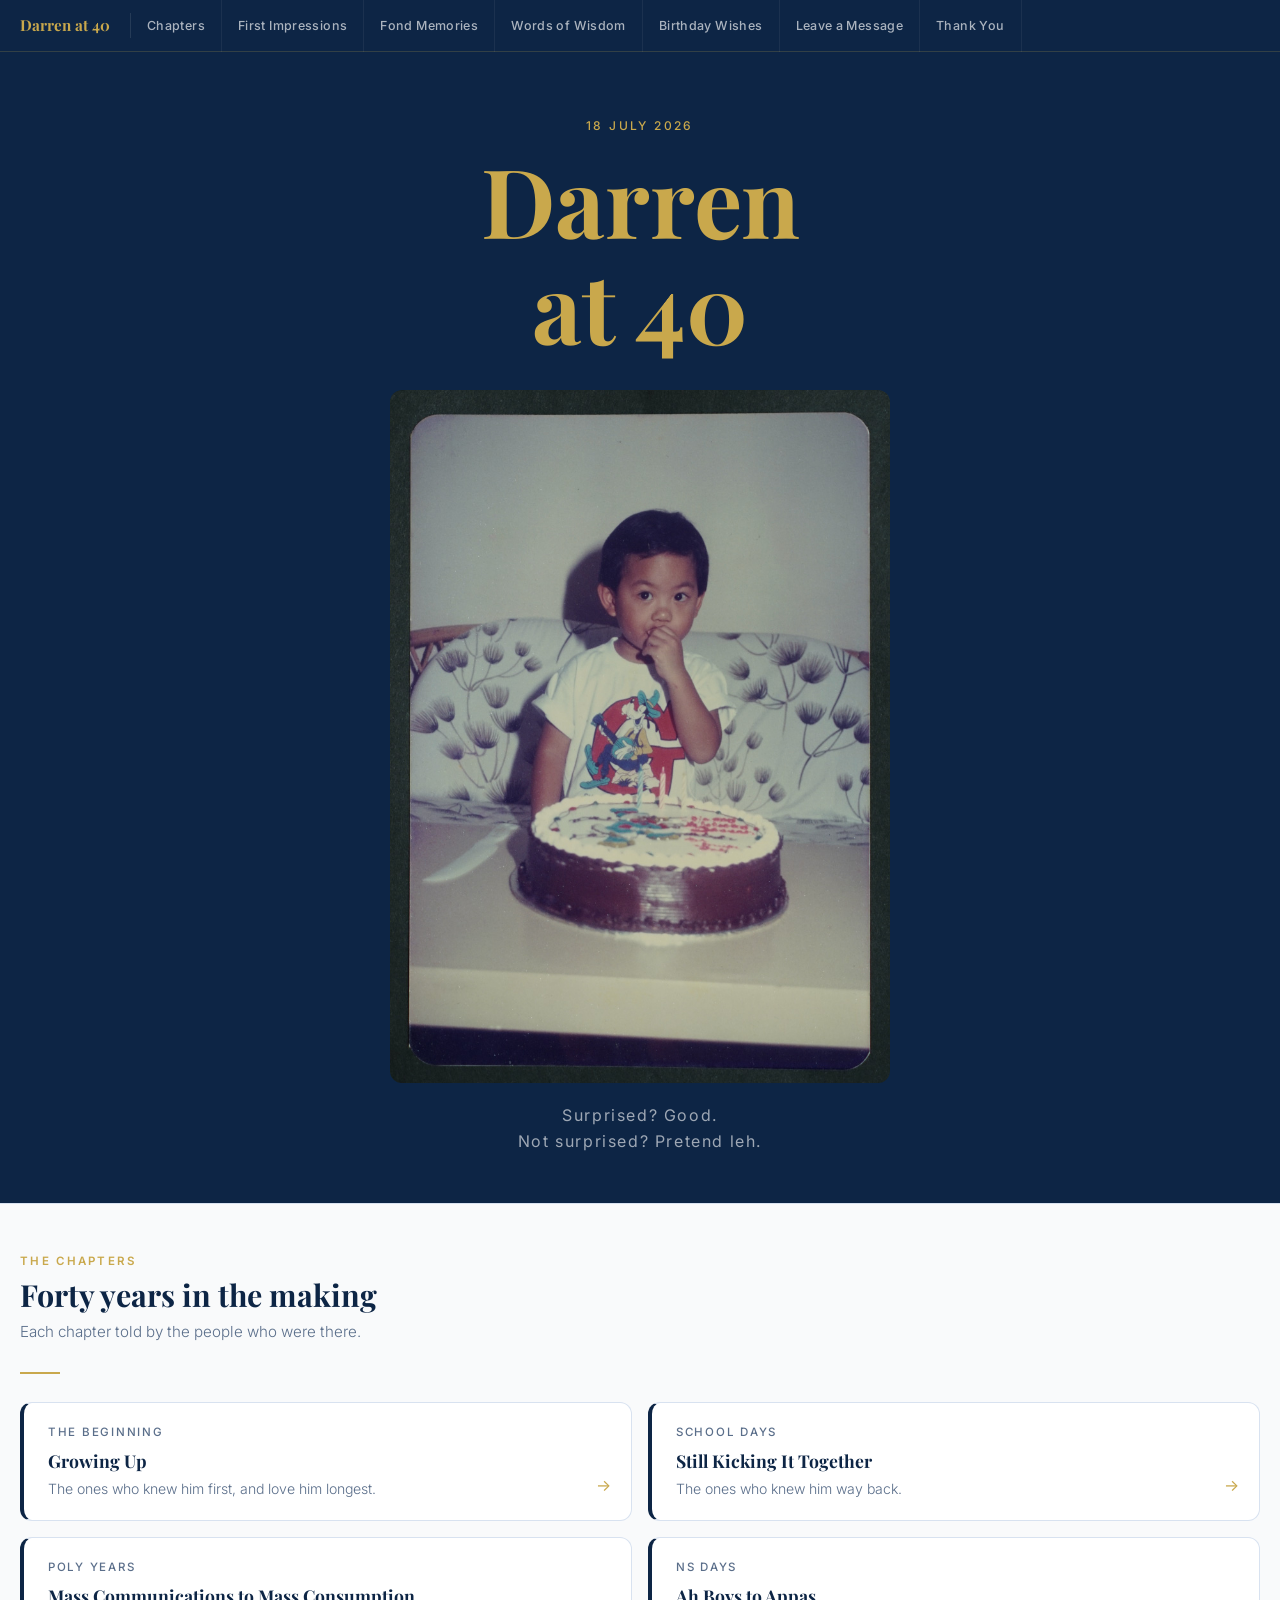
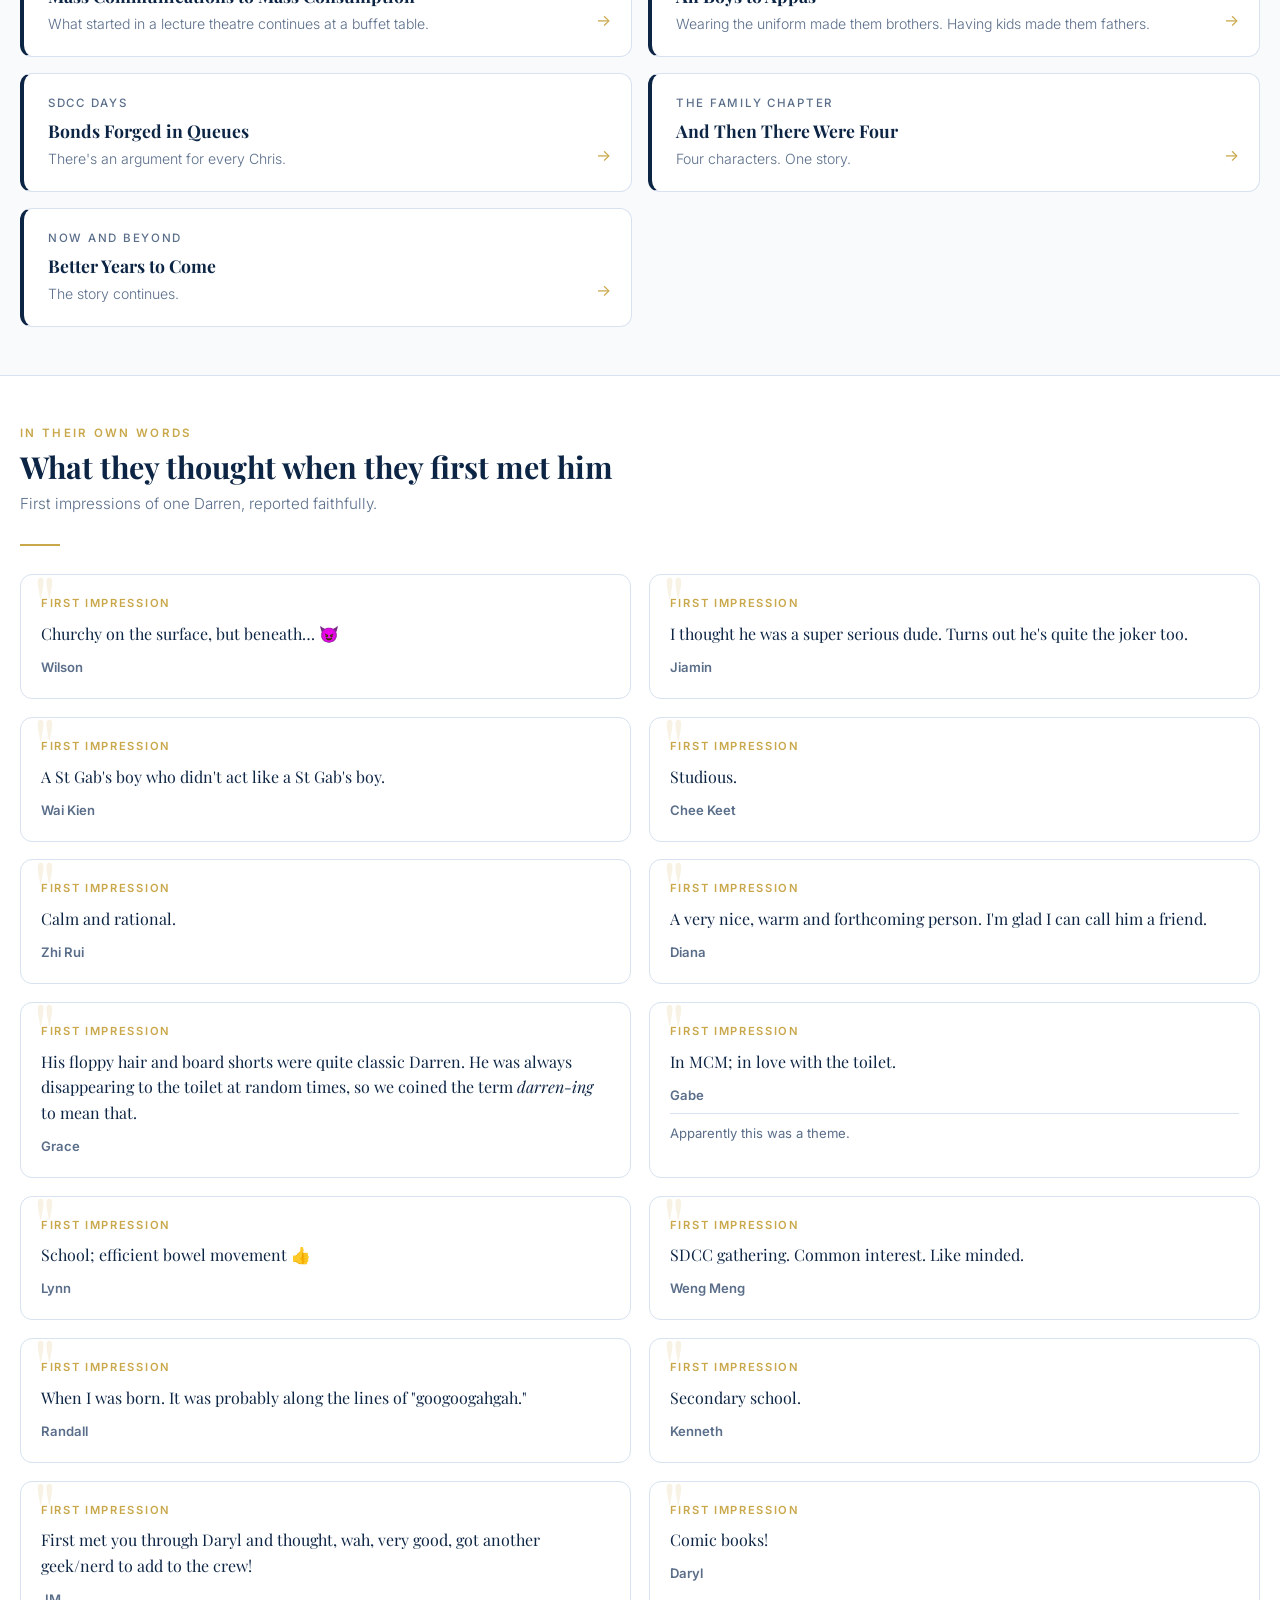
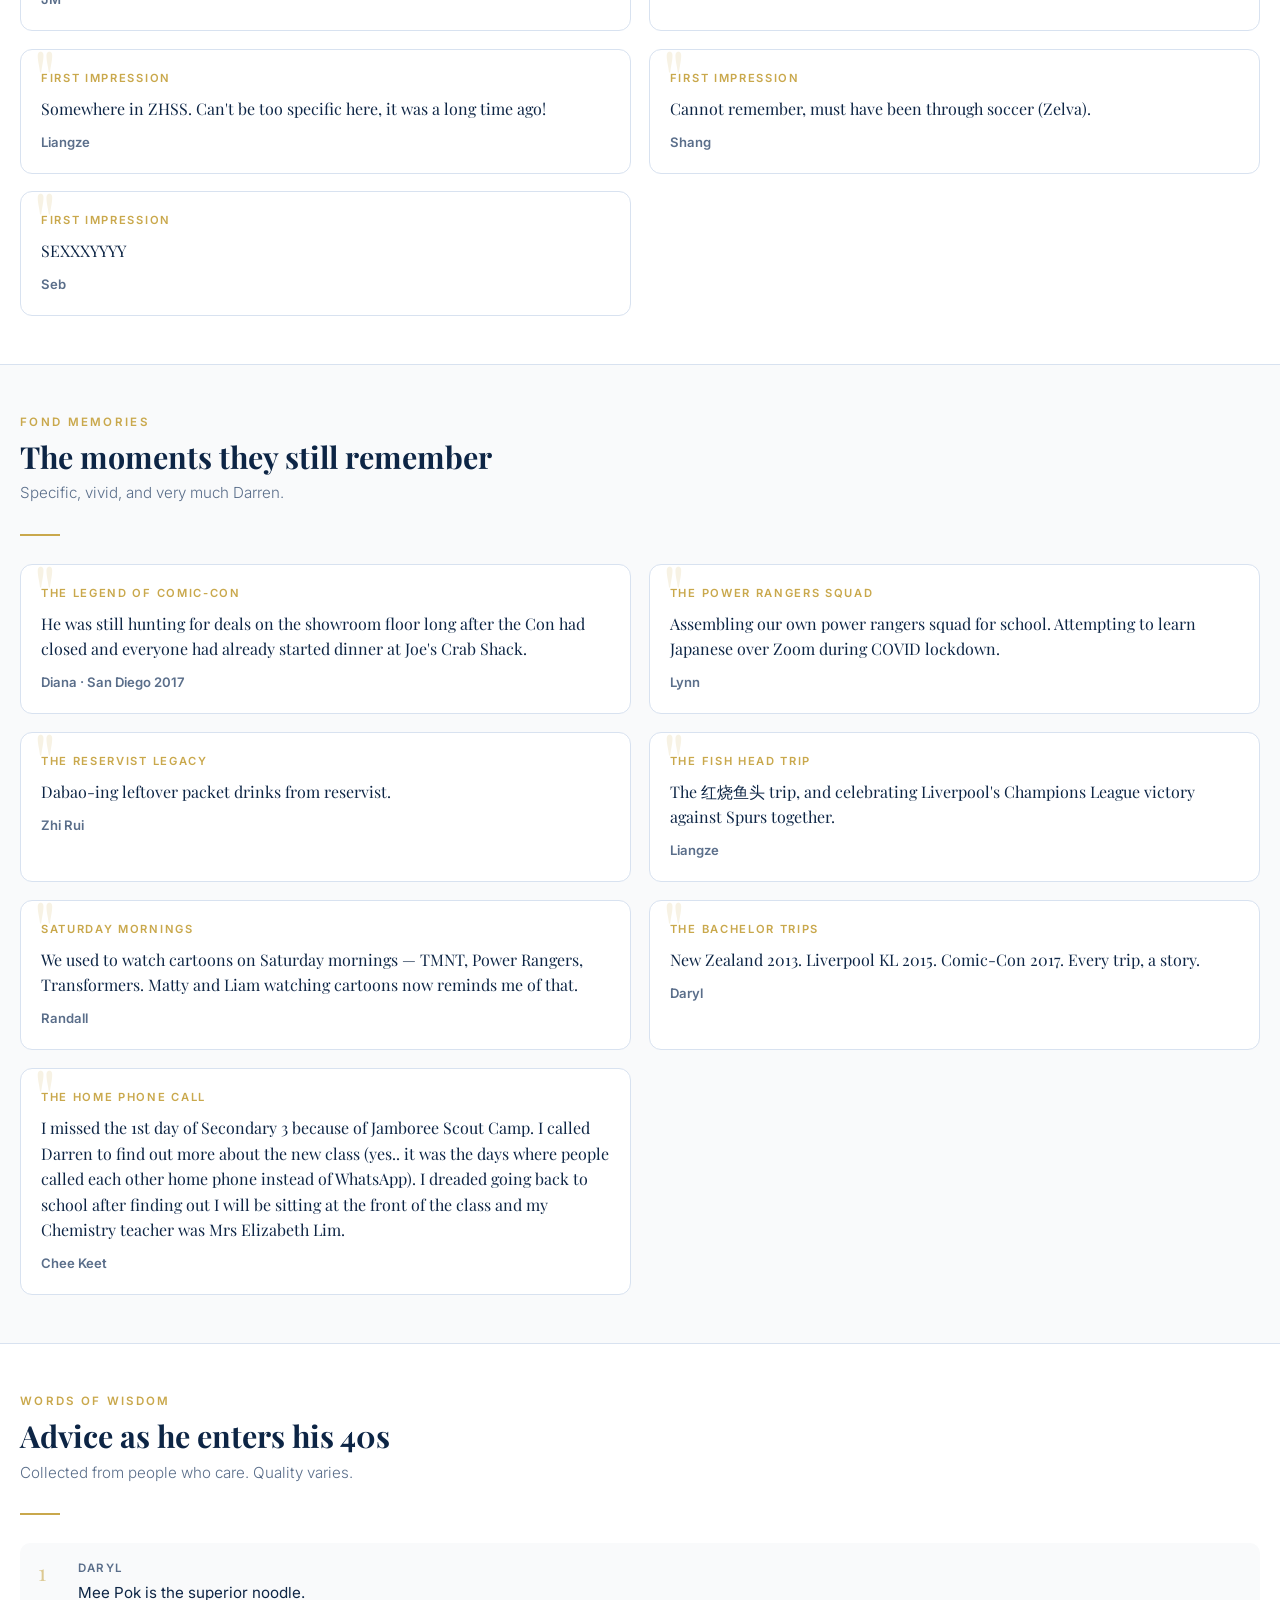
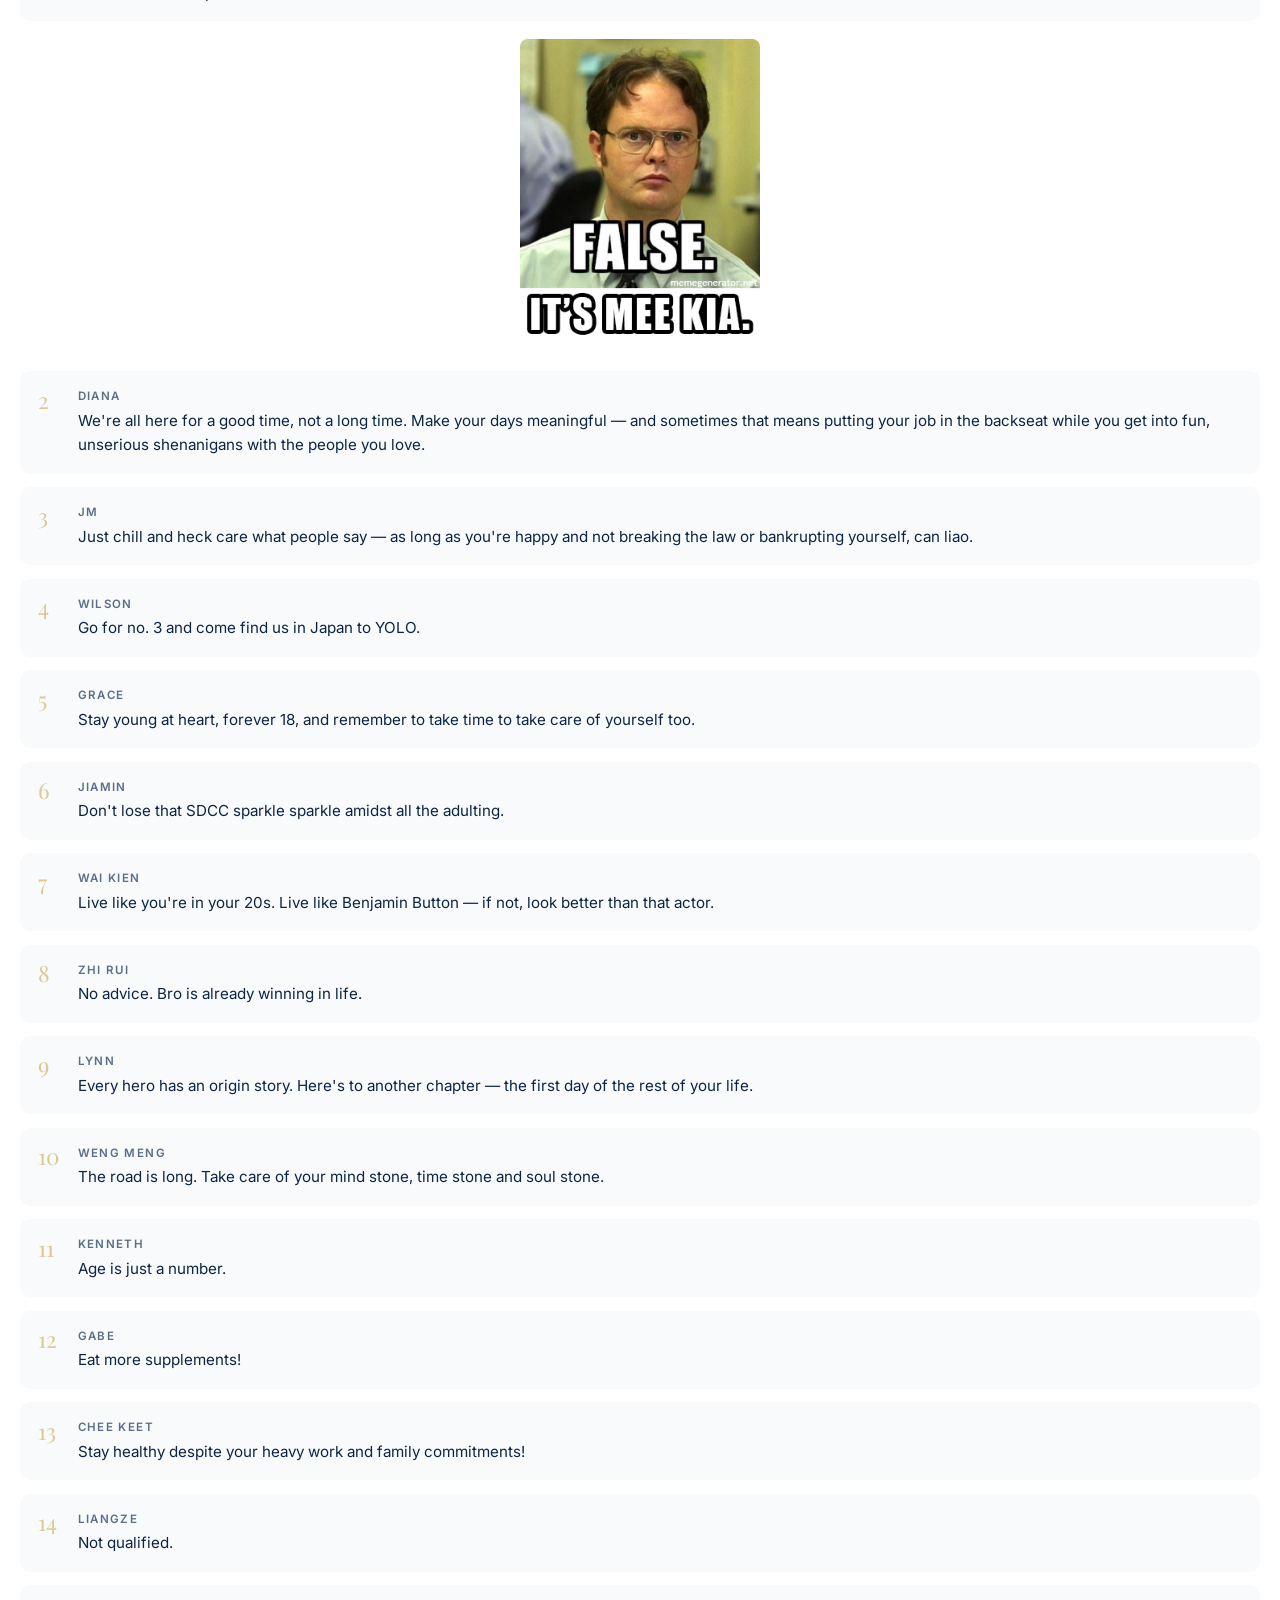
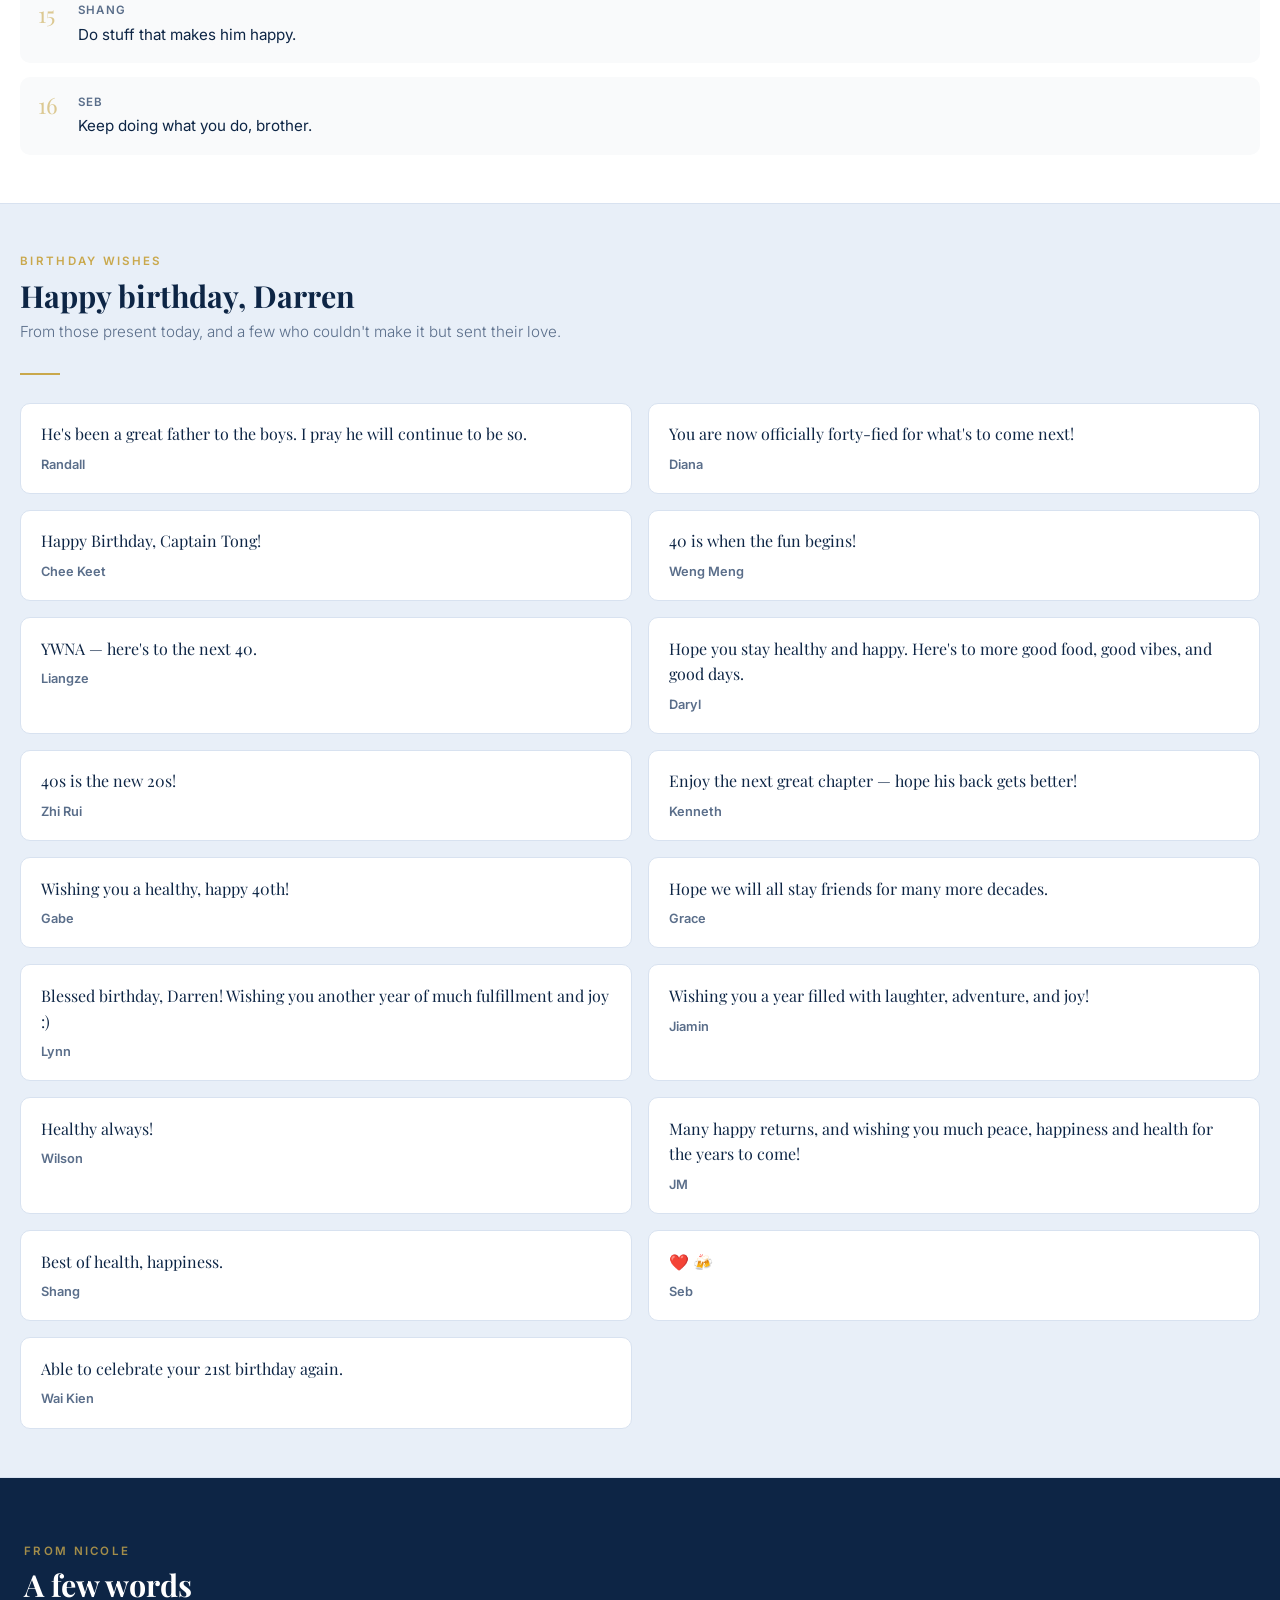
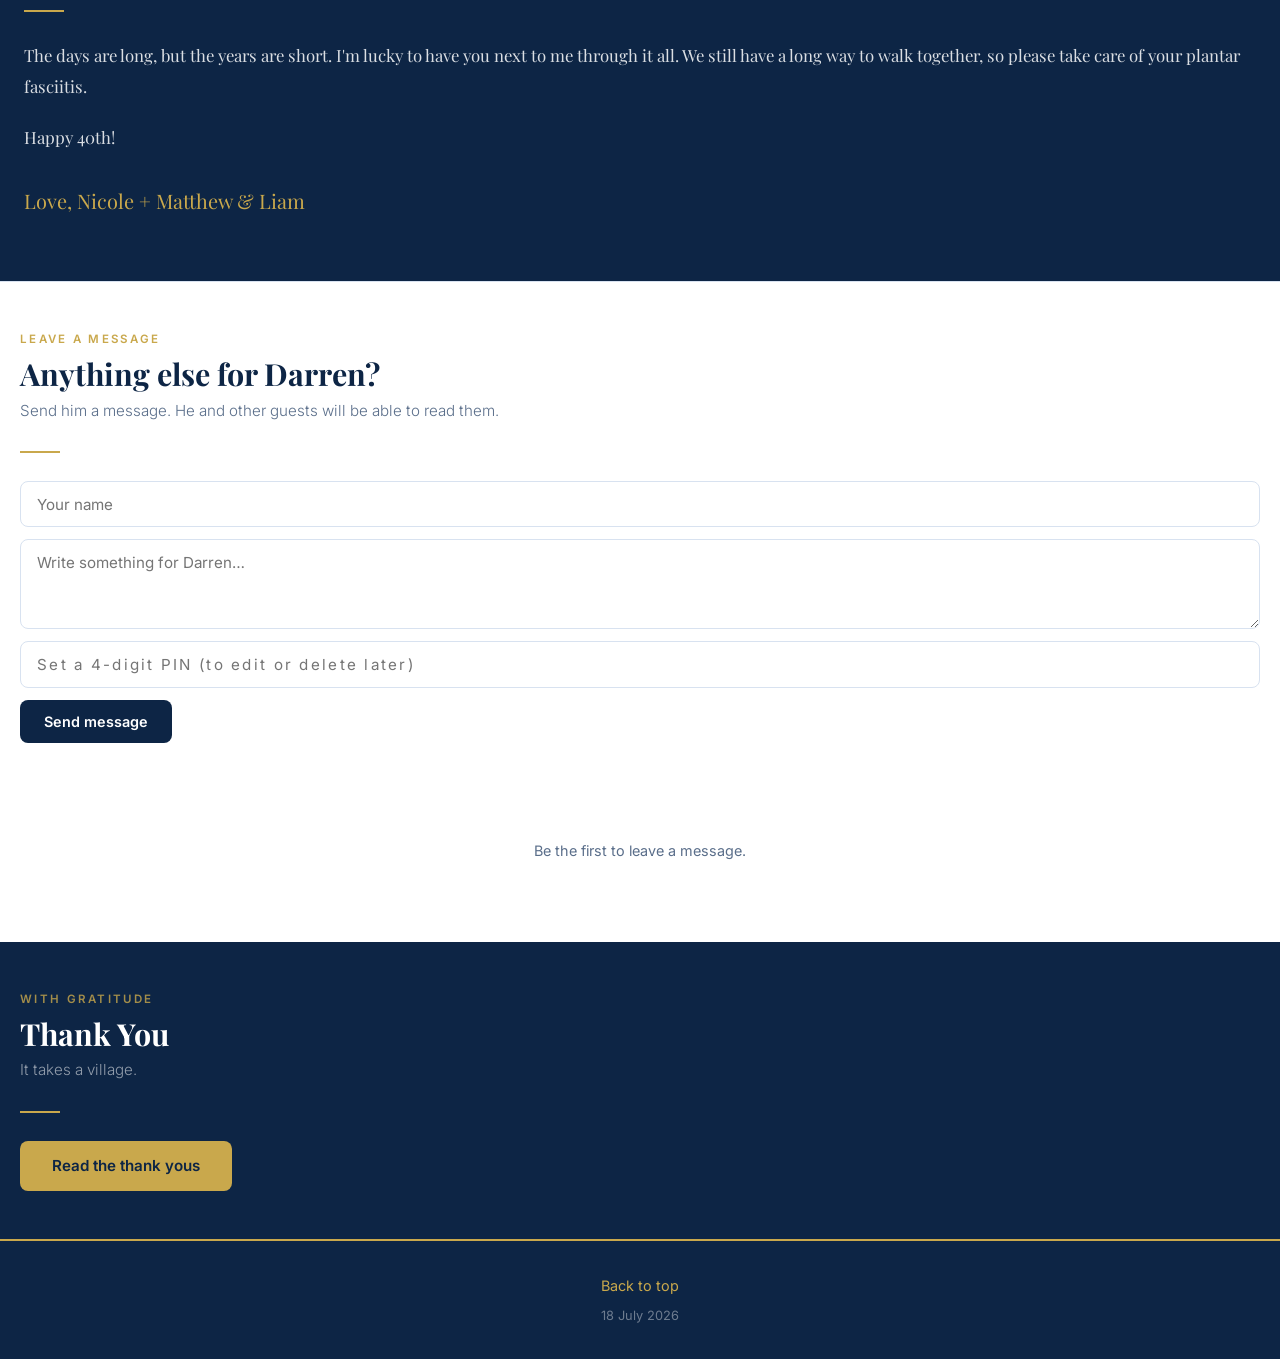
==== commit e8575bd5: "Add files via upload" ====
--- a/index.html
+++ b/index.html
@@ -184,8 +184,7 @@
     <div class="msg-card">
       <p class="msg-label">First impression</p>
       <p class="msg-text">Studious.</p>
-      <p class="msg-from">Chee Kit</p>
-      <p class="msg-context">He called Darren's home phone to ask about the new Secondary 3 class after missing the first day for Scout camp. It was the days before WhatsApp.</p>
+      <p class="msg-from">Chee Keet</p>
     </div>
     <div class="msg-card">
       <p class="msg-label">First impression</p>
@@ -207,6 +206,51 @@
       <p class="msg-text">In MCM; in love with the toilet.</p>
       <p class="msg-from">Gabe</p>
       <p class="msg-context">Apparently this was a theme.</p>
+    </div>
+    <div class="msg-card">
+      <p class="msg-label">First impression</p>
+      <p class="msg-text">School; efficient bowel movement 👍</p>
+      <p class="msg-from">Lynn</p>
+    </div>
+    <div class="msg-card">
+      <p class="msg-label">First impression</p>
+      <p class="msg-text">SDCC gathering. Common interest. Like minded.</p>
+      <p class="msg-from">Weng Meng</p>
+    </div>
+    <div class="msg-card">
+      <p class="msg-label">First impression</p>
+      <p class="msg-text">When I was born. It was probably along the lines of "googoogahgah."</p>
+      <p class="msg-from">Randall</p>
+    </div>
+    <div class="msg-card">
+      <p class="msg-label">First impression</p>
+      <p class="msg-text">Secondary school.</p>
+      <p class="msg-from">Kenneth</p>
+    </div>
+    <div class="msg-card">
+      <p class="msg-label">First impression</p>
+      <p class="msg-text">First met you through Daryl and thought, wah, very good, got another geek/nerd to add to the crew!</p>
+      <p class="msg-from">JM</p>
+    </div>
+    <div class="msg-card">
+      <p class="msg-label">First impression</p>
+      <p class="msg-text">Comic books!</p>
+      <p class="msg-from">Daryl</p>
+    </div>
+    <div class="msg-card">
+      <p class="msg-label">First impression</p>
+      <p class="msg-text">Somewhere in ZHSS. Can't be too specific here, it was a long time ago!</p>
+      <p class="msg-from">Liangze</p>
+    </div>
+    <div class="msg-card">
+      <p class="msg-label">First impression</p>
+      <p class="msg-text">Cannot remember, must have been through soccer (Zelva).</p>
+      <p class="msg-from">Shang</p>
+    </div>
+    <div class="msg-card">
+      <p class="msg-label">First impression</p>
+      <p class="msg-text">SEXXXYYYY</p>
+      <p class="msg-from">Seb</p>
     </div>
   </div>
 </section>
@@ -248,6 +292,11 @@
       <p class="msg-text">New Zealand 2013. Liverpool KL 2015. Comic-Con 2017. Every trip, a story.</p>
       <p class="msg-from">Daryl</p>
     </div>
+    <div class="msg-card">
+      <p class="msg-label">The home phone call</p>
+      <p class="msg-text">I missed the 1st day of Secondary 3 because of Jamboree Scout Camp. I called Darren to find out more about the new class (yes.. it was the days where people called each other home phone instead of WhatsApp). I dreaded going back to school after finding out I will be sitting at the front of the class and my Chemistry teacher was Mrs Elizabeth Lim.</p>
+      <p class="msg-from">Chee Keet</p>
+    </div>
   </div>
 </section>
 
@@ -324,6 +373,55 @@
         <p>Every hero has an origin story. Here's to another chapter — the first day of the rest of your life.</p>
       </div>
     </div>
+    <div class="advice-item">
+      <span class="advice-num">10</span>
+      <div class="advice-content">
+        <p class="from">Weng Meng</p>
+        <p>The road is long. Take care of your mind stone, time stone and soul stone.</p>
+      </div>
+    </div>
+    <div class="advice-item">
+      <span class="advice-num">11</span>
+      <div class="advice-content">
+        <p class="from">Kenneth</p>
+        <p>Age is just a number.</p>
+      </div>
+    </div>
+    <div class="advice-item">
+      <span class="advice-num">12</span>
+      <div class="advice-content">
+        <p class="from">Gabe</p>
+        <p>Eat more supplements!</p>
+      </div>
+    </div>
+    <div class="advice-item">
+      <span class="advice-num">13</span>
+      <div class="advice-content">
+        <p class="from">Chee Keet</p>
+        <p>Stay healthy despite your heavy work and family commitments!</p>
+      </div>
+    </div>
+    <div class="advice-item">
+      <span class="advice-num">14</span>
+      <div class="advice-content">
+        <p class="from">Liangze</p>
+        <p>Not qualified.</p>
+      </div>
+    </div>
+    <div class="advice-item">
+      <span class="advice-num">15</span>
+      <div class="advice-content">
+        <p class="from">Shang</p>
+        <p>Do stuff that makes him happy.</p>
+      </div>
+    </div>
+    <div class="advice-item">
+      <span class="advice-num">16</span>
+      <div class="advice-content">
+        <p class="from">Seb</p>
+        <p>Keep doing what you do, brother.</p>
+      </div>
+    </div>
   </div>
 </section>
 
@@ -344,7 +442,7 @@
     </div>
     <div class="wish-card">
       <p class="wish-text">Happy Birthday, Captain Tong!</p>
-      <p class="wish-from">Chee Kit</p>
+      <p class="wish-from">Chee Keet</p>
     </div>
     <div class="wish-card">
       <p class="wish-text">40 is when the fun begins!</p>
@@ -373,6 +471,34 @@
     <div class="wish-card">
       <p class="wish-text">Hope we will all stay friends for many more decades.</p>
       <p class="wish-from">Grace</p>
+    </div>
+    <div class="wish-card">
+      <p class="wish-text">Blessed birthday, Darren! Wishing you another year of much fulfillment and joy :)</p>
+      <p class="wish-from">Lynn</p>
+    </div>
+    <div class="wish-card">
+      <p class="wish-text">Wishing you a year filled with laughter, adventure, and joy!</p>
+      <p class="wish-from">Jiamin</p>
+    </div>
+    <div class="wish-card">
+      <p class="wish-text">Healthy always!</p>
+      <p class="wish-from">Wilson</p>
+    </div>
+    <div class="wish-card">
+      <p class="wish-text">Many happy returns, and wishing you much peace, happiness and health for the years to come!</p>
+      <p class="wish-from">JM</p>
+    </div>
+    <div class="wish-card">
+      <p class="wish-text">Best of health, happiness.</p>
+      <p class="wish-from">Shang</p>
+    </div>
+    <div class="wish-card">
+      <p class="wish-text">❤️ 🍻</p>
+      <p class="wish-from">Seb</p>
+    </div>
+    <div class="wish-card">
+      <p class="wish-text">Able to celebrate your 21st birthday again.</p>
+      <p class="wish-from">Wai Kien</p>
     </div>
   </div>
 </section>
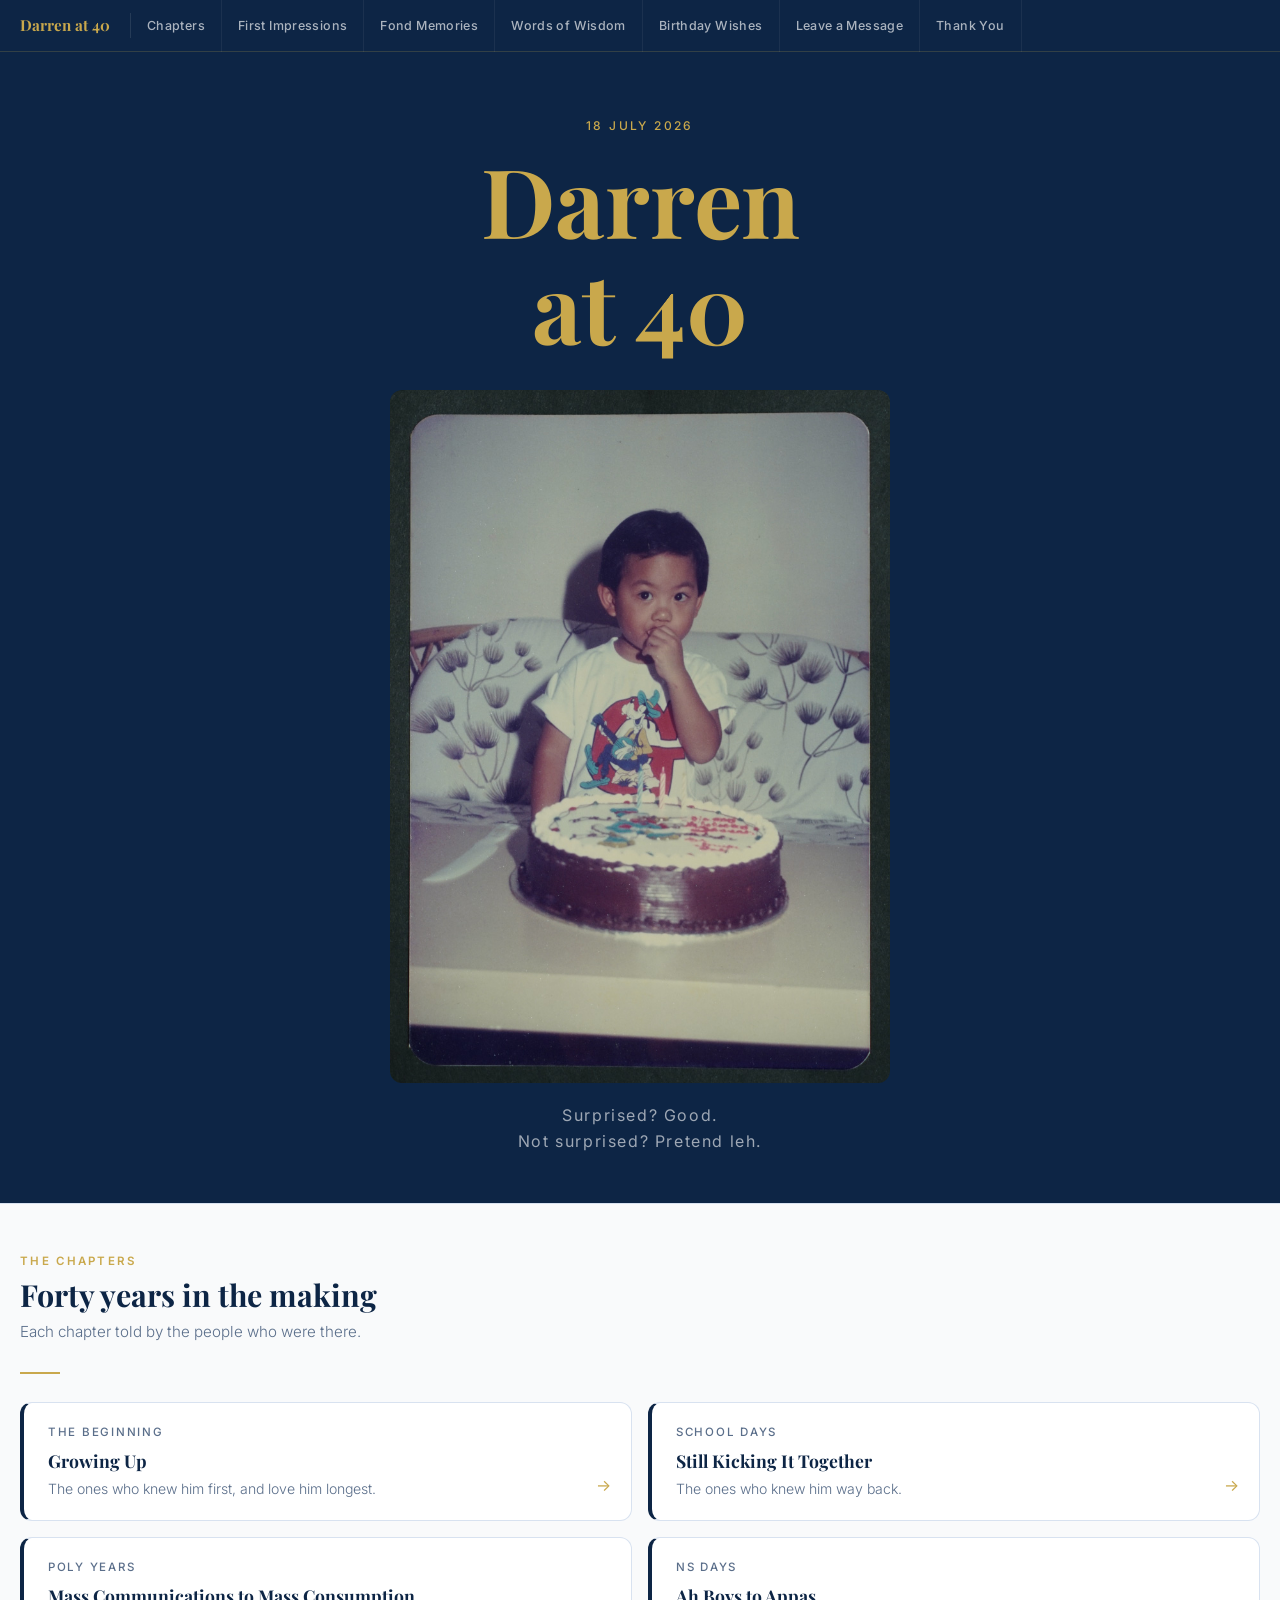
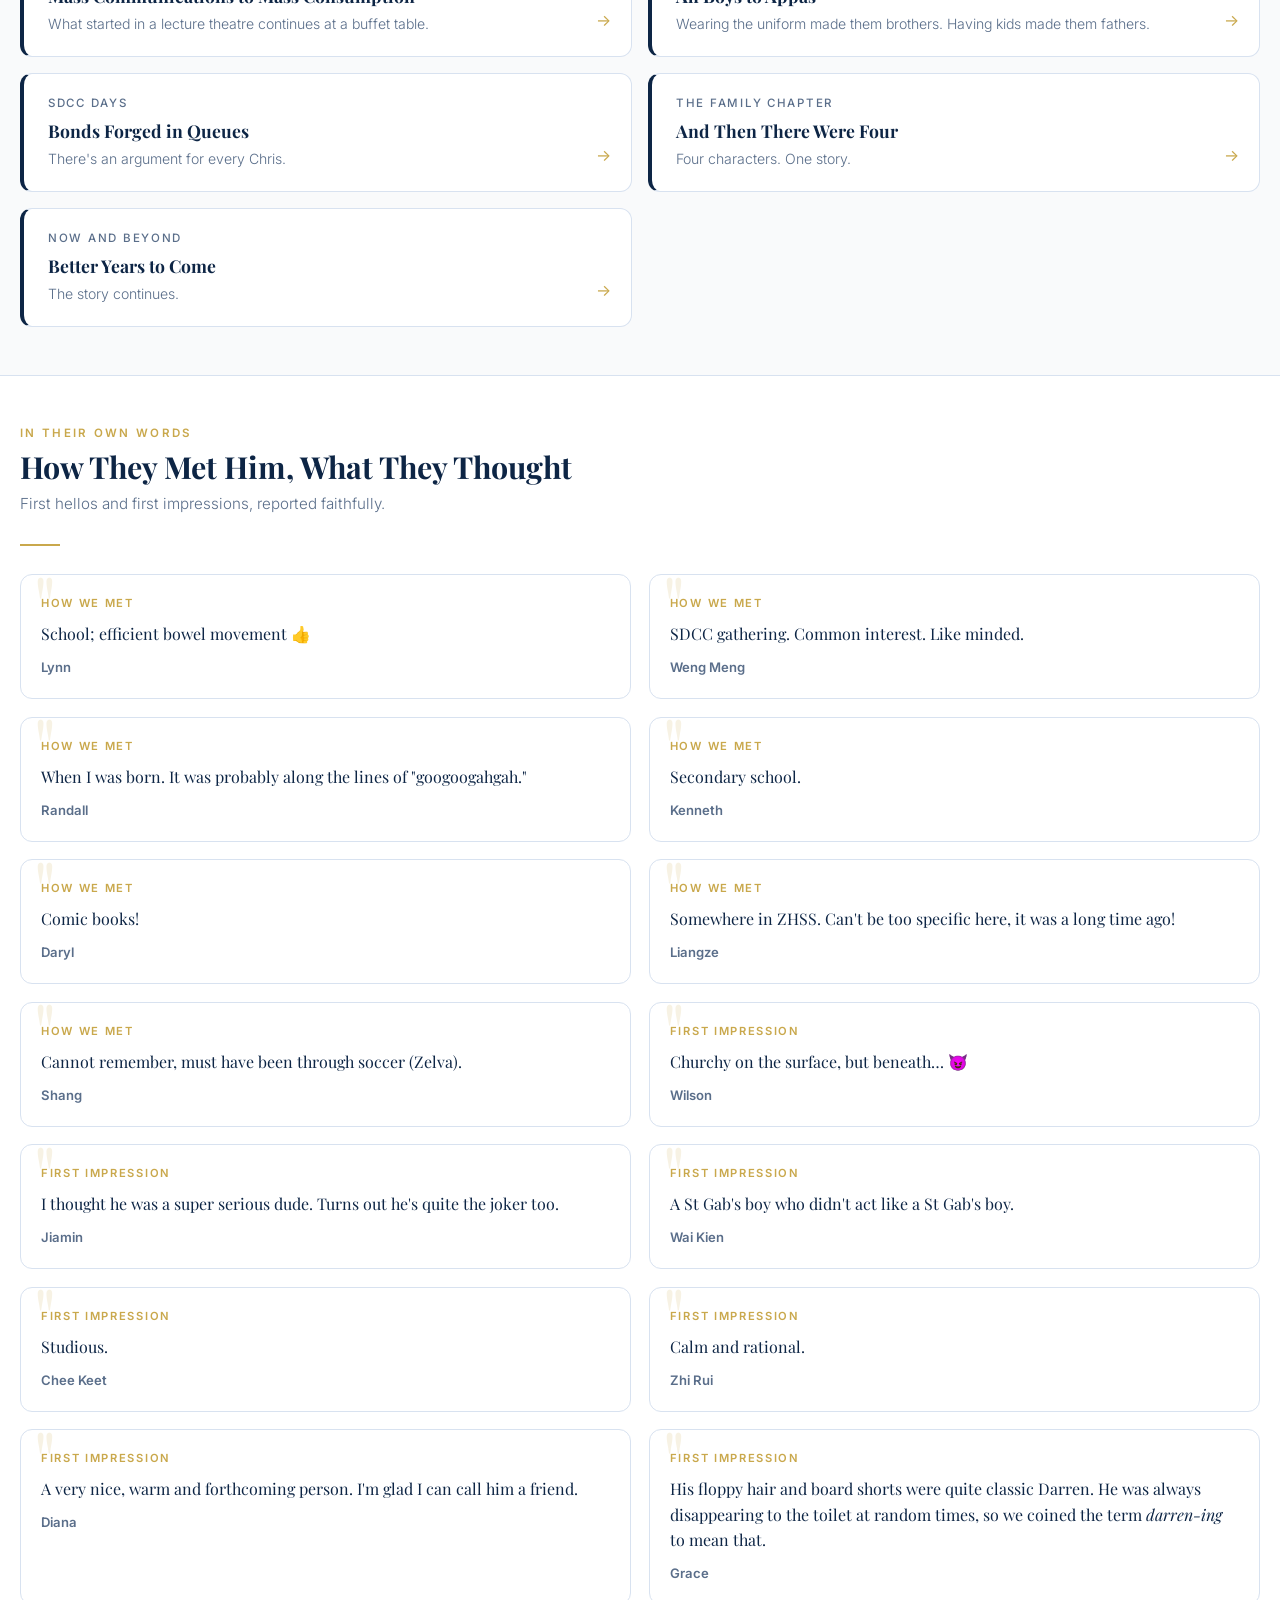
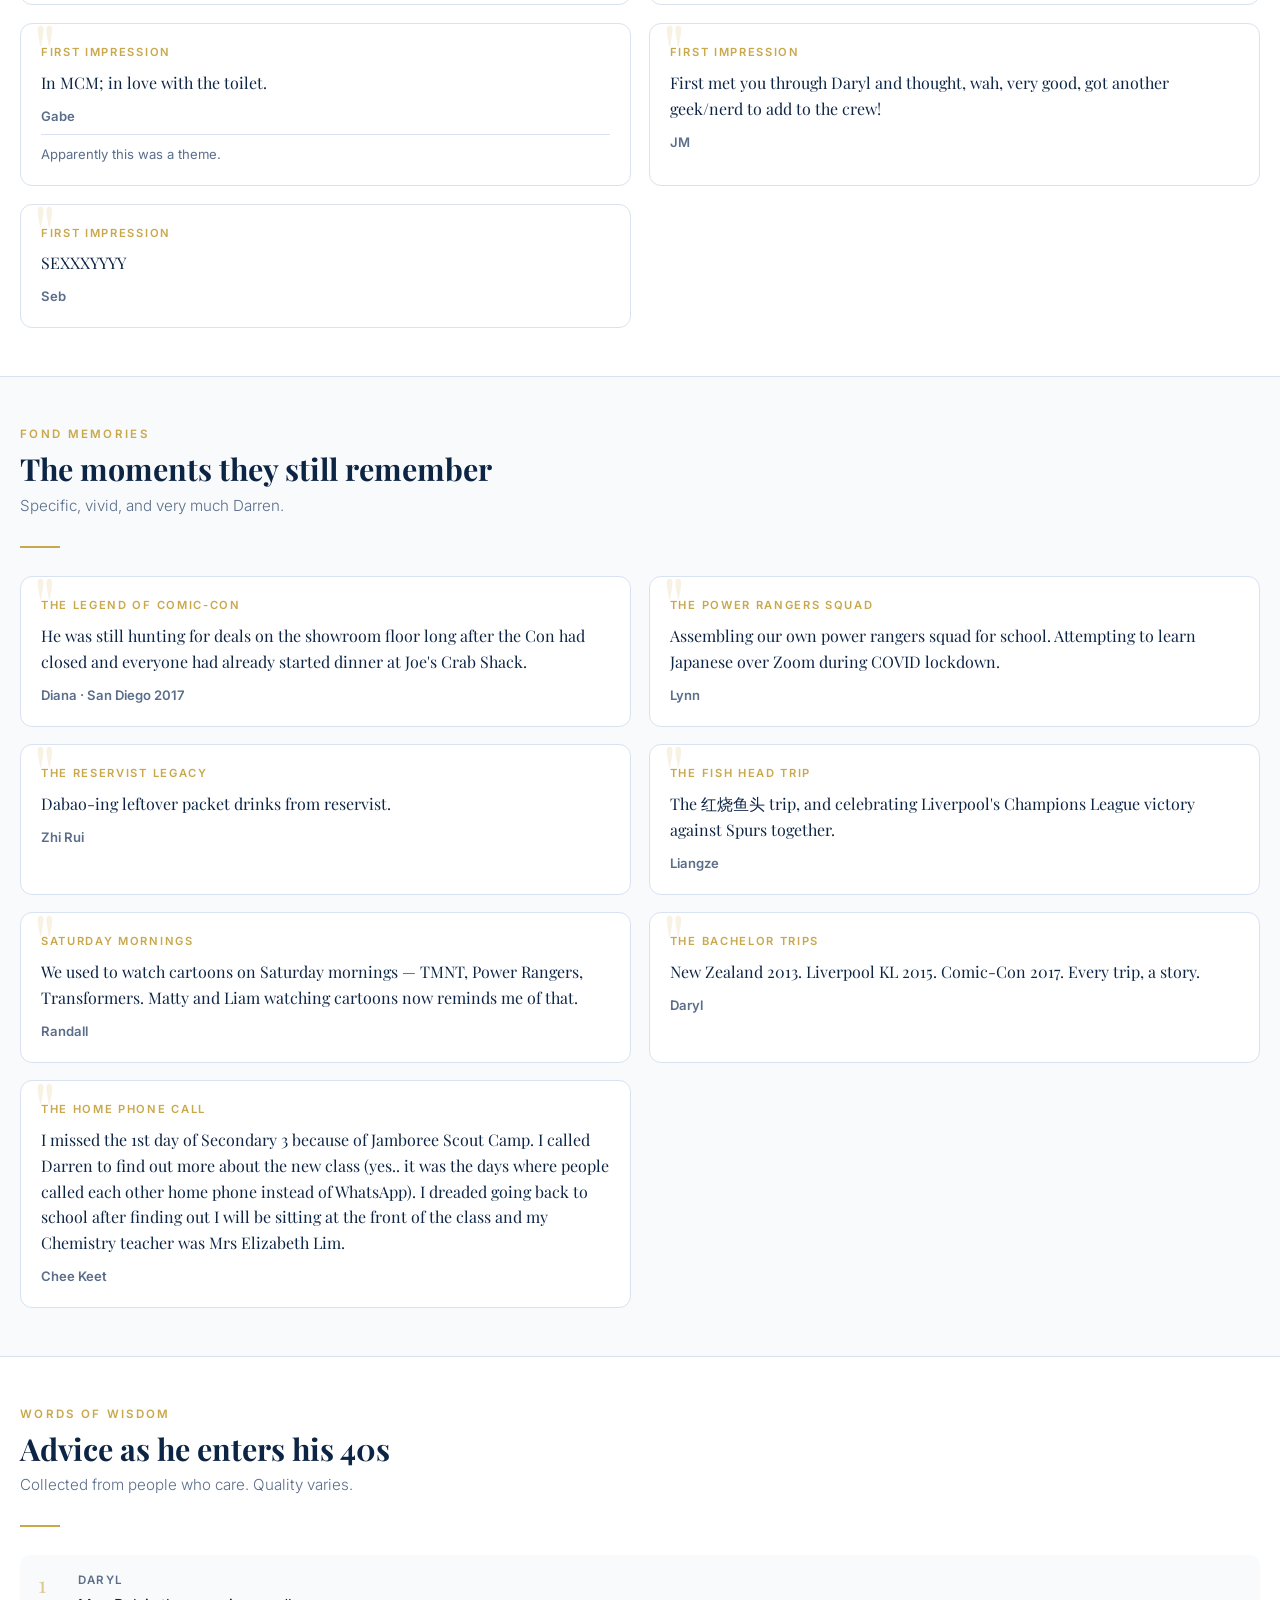
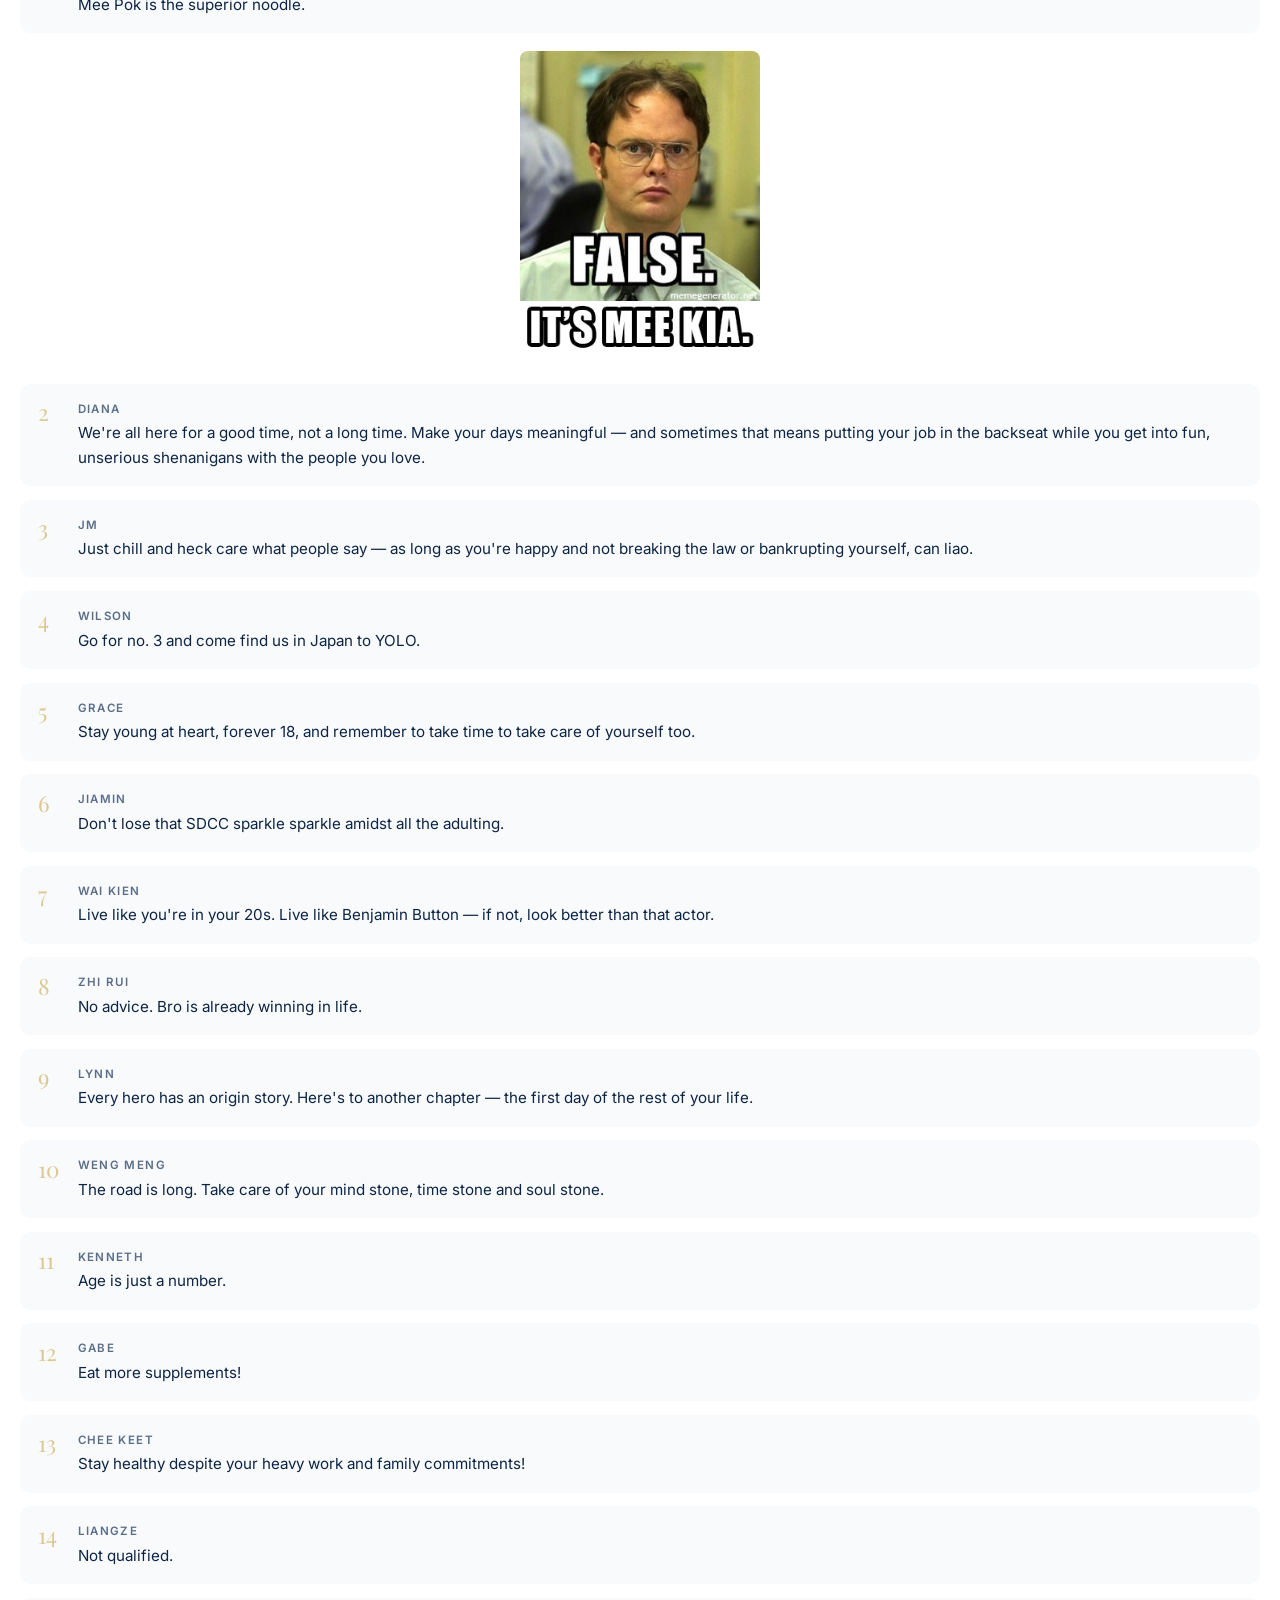
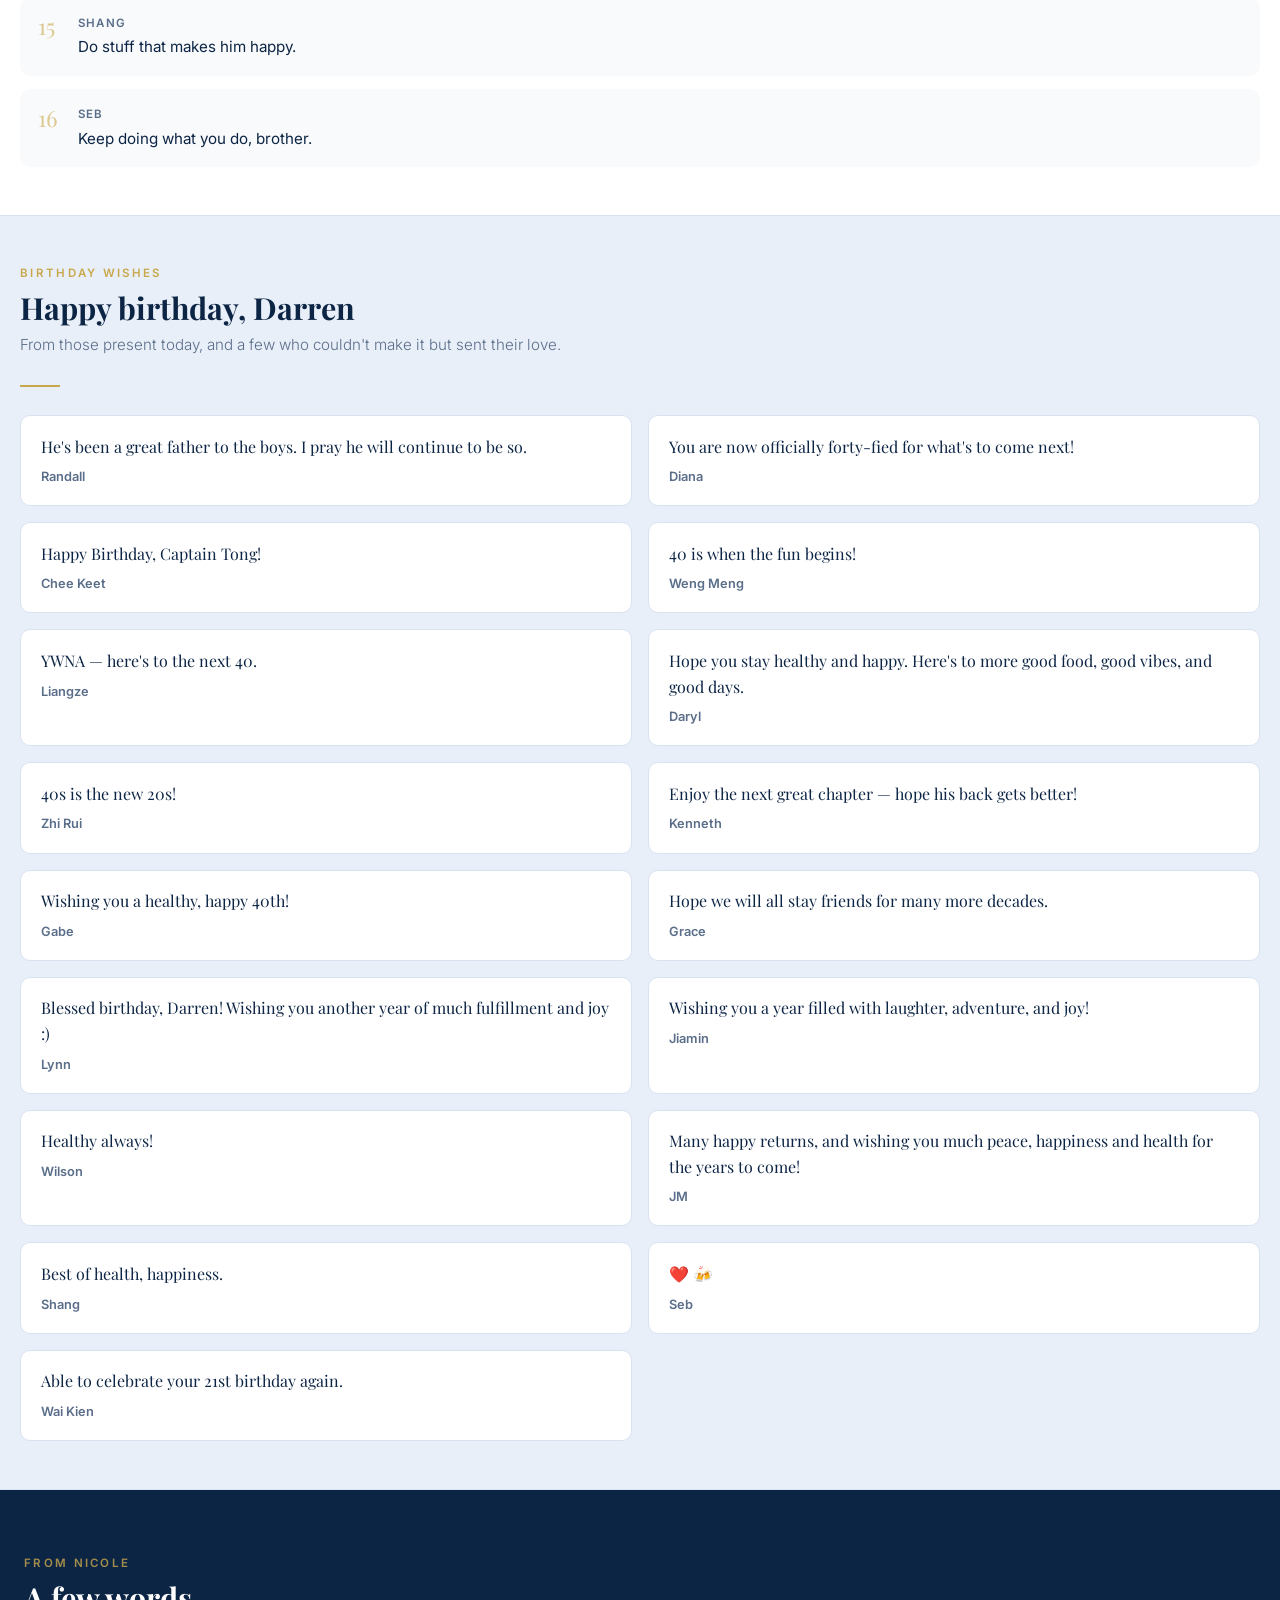
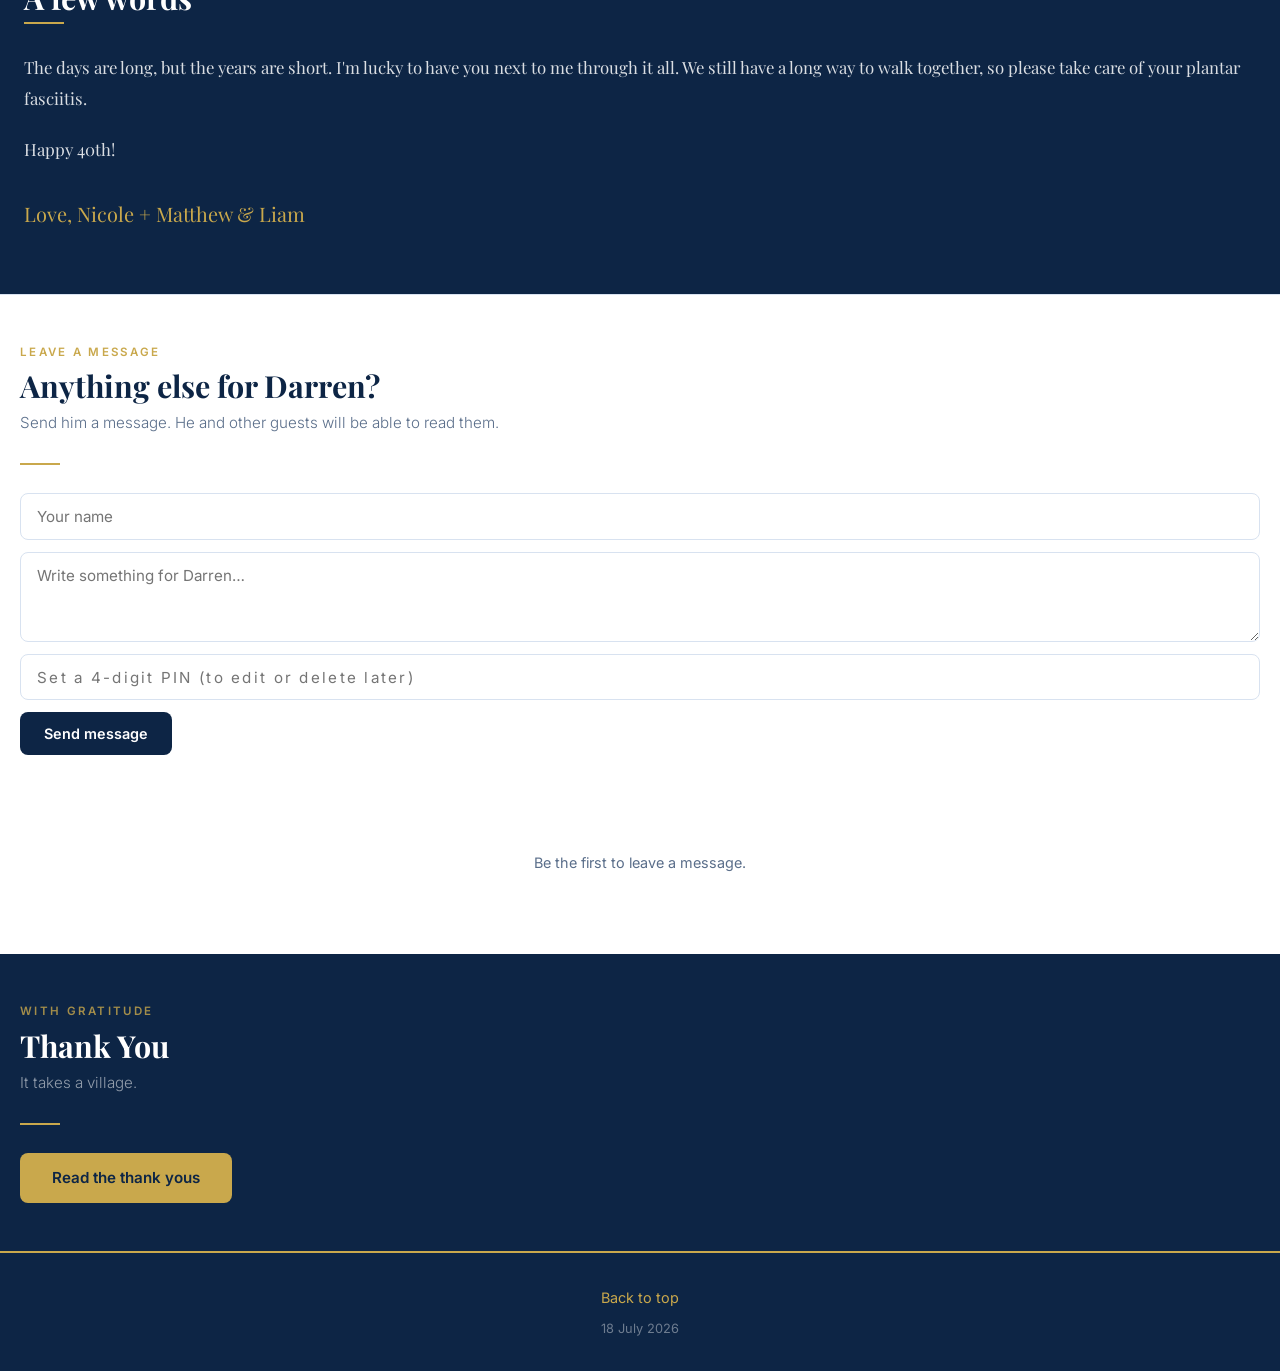
==== commit 0a4753fb: "Add files via upload" ====
--- a/index.html
+++ b/index.html
@@ -162,10 +162,45 @@
 <!-- FIRST IMPRESSIONS -->
 <section id="impressions">
   <p class="section-label">In their own words</p>
-  <h2 class="section-title">What they thought when they first met him</h2>
-  <p class="section-tagline">First impressions of one Darren, reported faithfully.</p>
+  <h2 class="section-title">How They Met Him, What They Thought</h2>
+  <p class="section-tagline">First hellos and first impressions, reported faithfully.</p>
   <div class="gold-divider"></div>
   <div class="messages-grid">
+    <div class="msg-card">
+      <p class="msg-label">How we met</p>
+      <p class="msg-text">School; efficient bowel movement 👍</p>
+      <p class="msg-from">Lynn</p>
+    </div>
+    <div class="msg-card">
+      <p class="msg-label">How we met</p>
+      <p class="msg-text">SDCC gathering. Common interest. Like minded.</p>
+      <p class="msg-from">Weng Meng</p>
+    </div>
+    <div class="msg-card">
+      <p class="msg-label">How we met</p>
+      <p class="msg-text">When I was born. It was probably along the lines of "googoogahgah."</p>
+      <p class="msg-from">Randall</p>
+    </div>
+    <div class="msg-card">
+      <p class="msg-label">How we met</p>
+      <p class="msg-text">Secondary school.</p>
+      <p class="msg-from">Kenneth</p>
+    </div>
+    <div class="msg-card">
+      <p class="msg-label">How we met</p>
+      <p class="msg-text">Comic books!</p>
+      <p class="msg-from">Daryl</p>
+    </div>
+    <div class="msg-card">
+      <p class="msg-label">How we met</p>
+      <p class="msg-text">Somewhere in ZHSS. Can't be too specific here, it was a long time ago!</p>
+      <p class="msg-from">Liangze</p>
+    </div>
+    <div class="msg-card">
+      <p class="msg-label">How we met</p>
+      <p class="msg-text">Cannot remember, must have been through soccer (Zelva).</p>
+      <p class="msg-from">Shang</p>
+    </div>
     <div class="msg-card">
       <p class="msg-label">First impression</p>
       <p class="msg-text">Churchy on the surface, but beneath… 😈</p>
@@ -209,43 +244,8 @@
     </div>
     <div class="msg-card">
       <p class="msg-label">First impression</p>
-      <p class="msg-text">School; efficient bowel movement 👍</p>
-      <p class="msg-from">Lynn</p>
-    </div>
-    <div class="msg-card">
-      <p class="msg-label">First impression</p>
-      <p class="msg-text">SDCC gathering. Common interest. Like minded.</p>
-      <p class="msg-from">Weng Meng</p>
-    </div>
-    <div class="msg-card">
-      <p class="msg-label">First impression</p>
-      <p class="msg-text">When I was born. It was probably along the lines of "googoogahgah."</p>
-      <p class="msg-from">Randall</p>
-    </div>
-    <div class="msg-card">
-      <p class="msg-label">First impression</p>
-      <p class="msg-text">Secondary school.</p>
-      <p class="msg-from">Kenneth</p>
-    </div>
-    <div class="msg-card">
-      <p class="msg-label">First impression</p>
       <p class="msg-text">First met you through Daryl and thought, wah, very good, got another geek/nerd to add to the crew!</p>
       <p class="msg-from">JM</p>
-    </div>
-    <div class="msg-card">
-      <p class="msg-label">First impression</p>
-      <p class="msg-text">Comic books!</p>
-      <p class="msg-from">Daryl</p>
-    </div>
-    <div class="msg-card">
-      <p class="msg-label">First impression</p>
-      <p class="msg-text">Somewhere in ZHSS. Can't be too specific here, it was a long time ago!</p>
-      <p class="msg-from">Liangze</p>
-    </div>
-    <div class="msg-card">
-      <p class="msg-label">First impression</p>
-      <p class="msg-text">Cannot remember, must have been through soccer (Zelva).</p>
-      <p class="msg-from">Shang</p>
     </div>
     <div class="msg-card">
       <p class="msg-label">First impression</p>
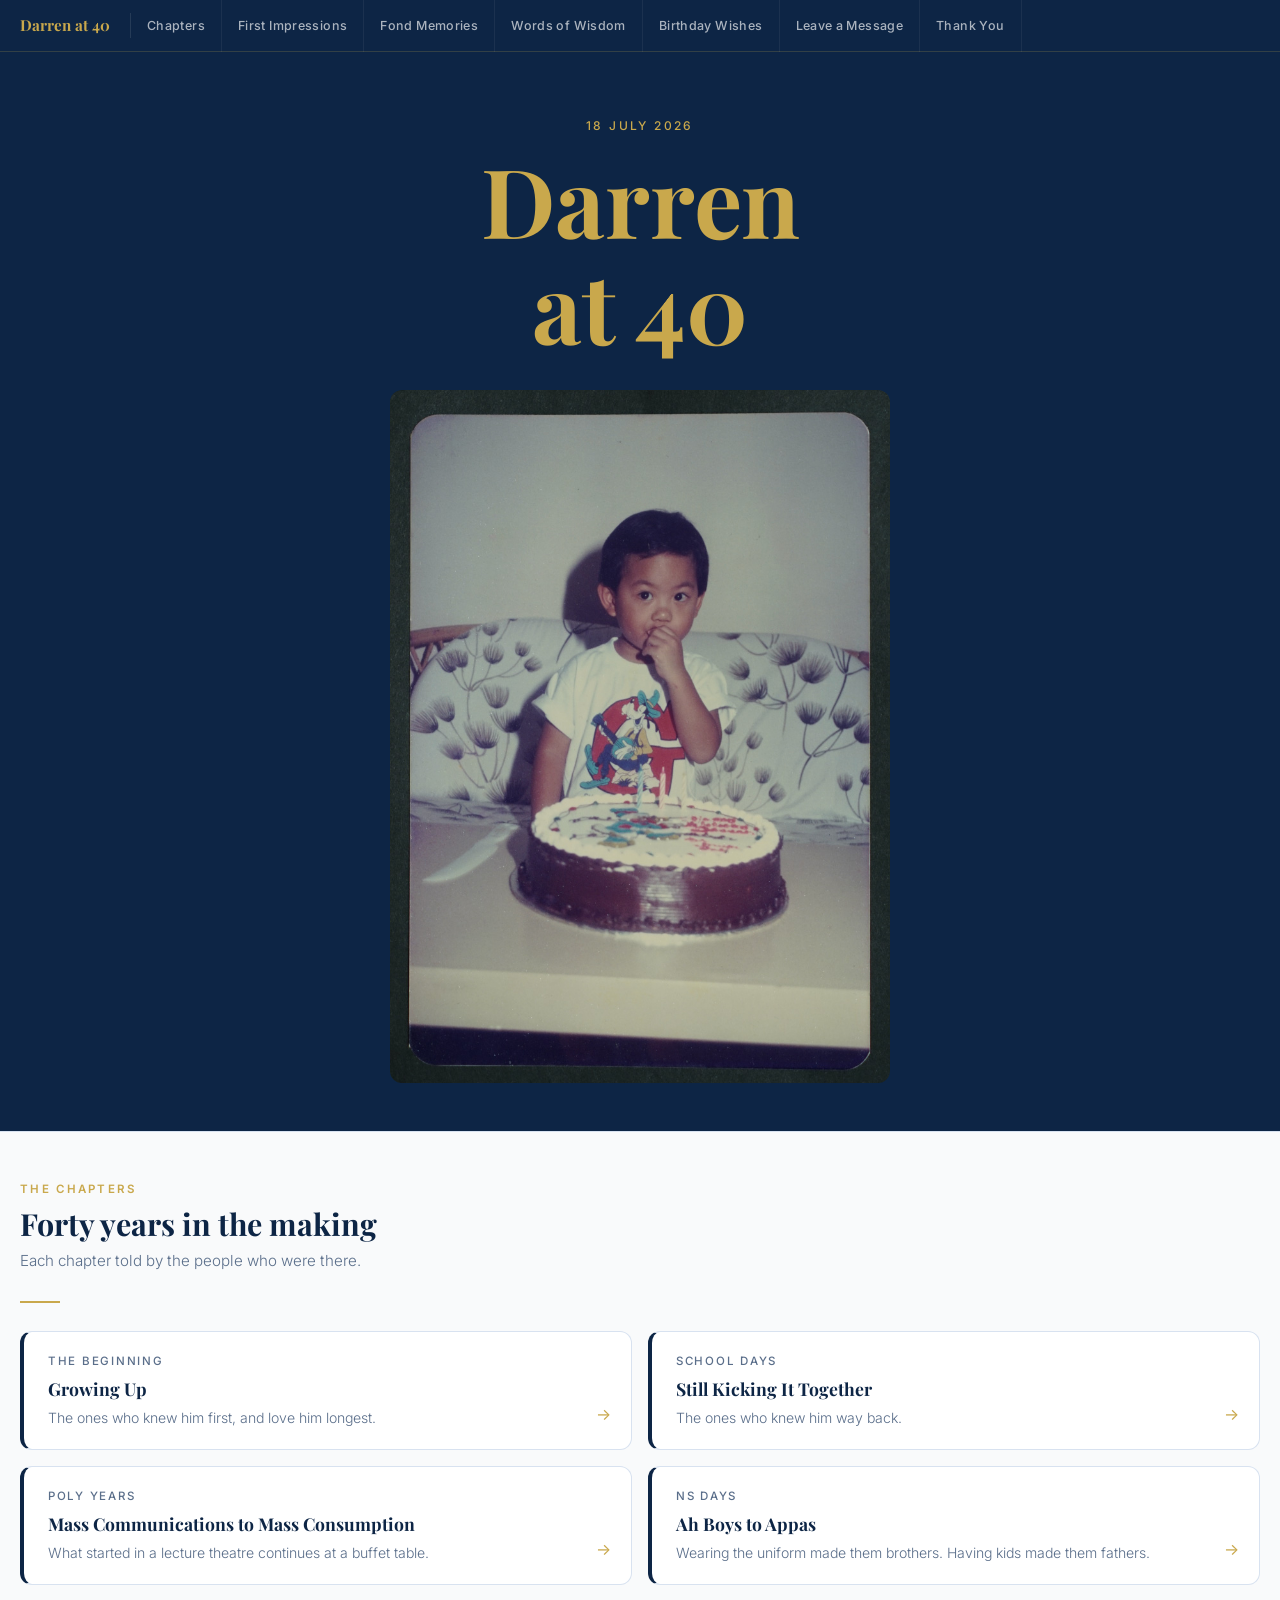
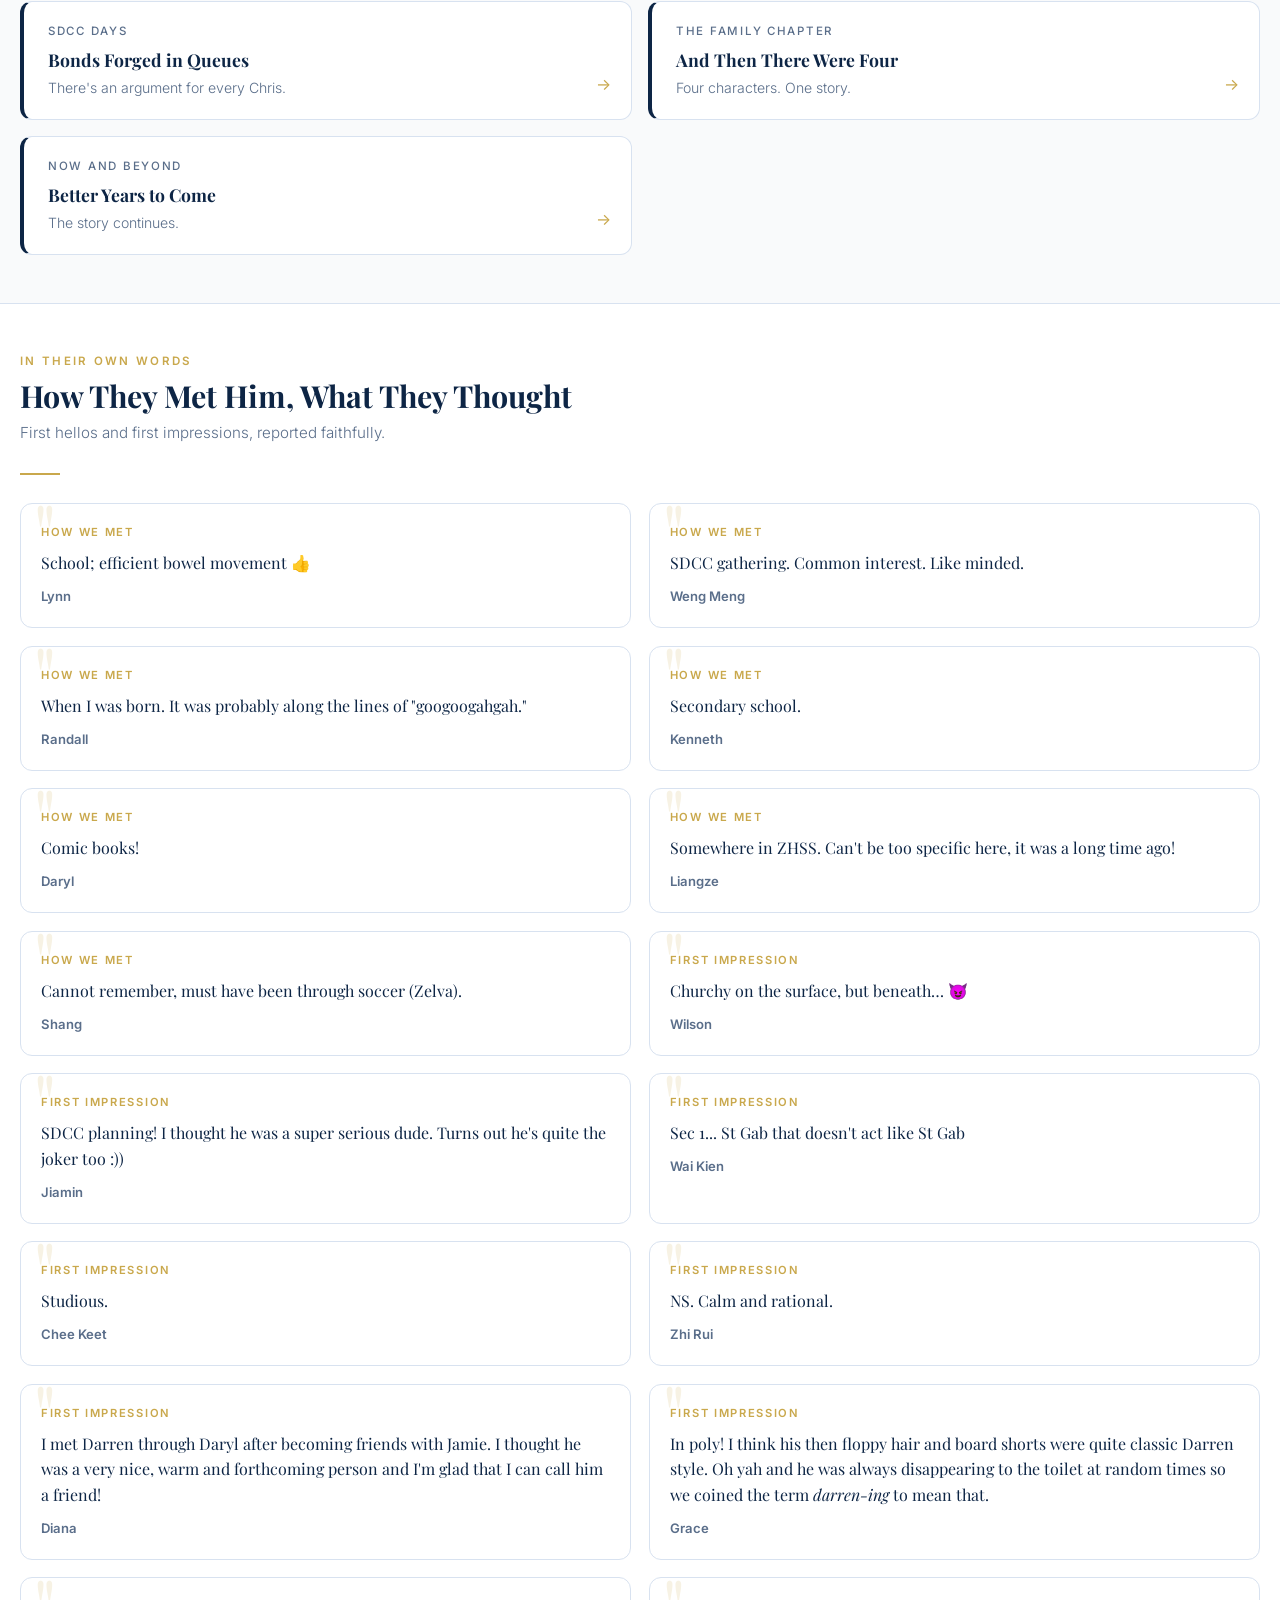
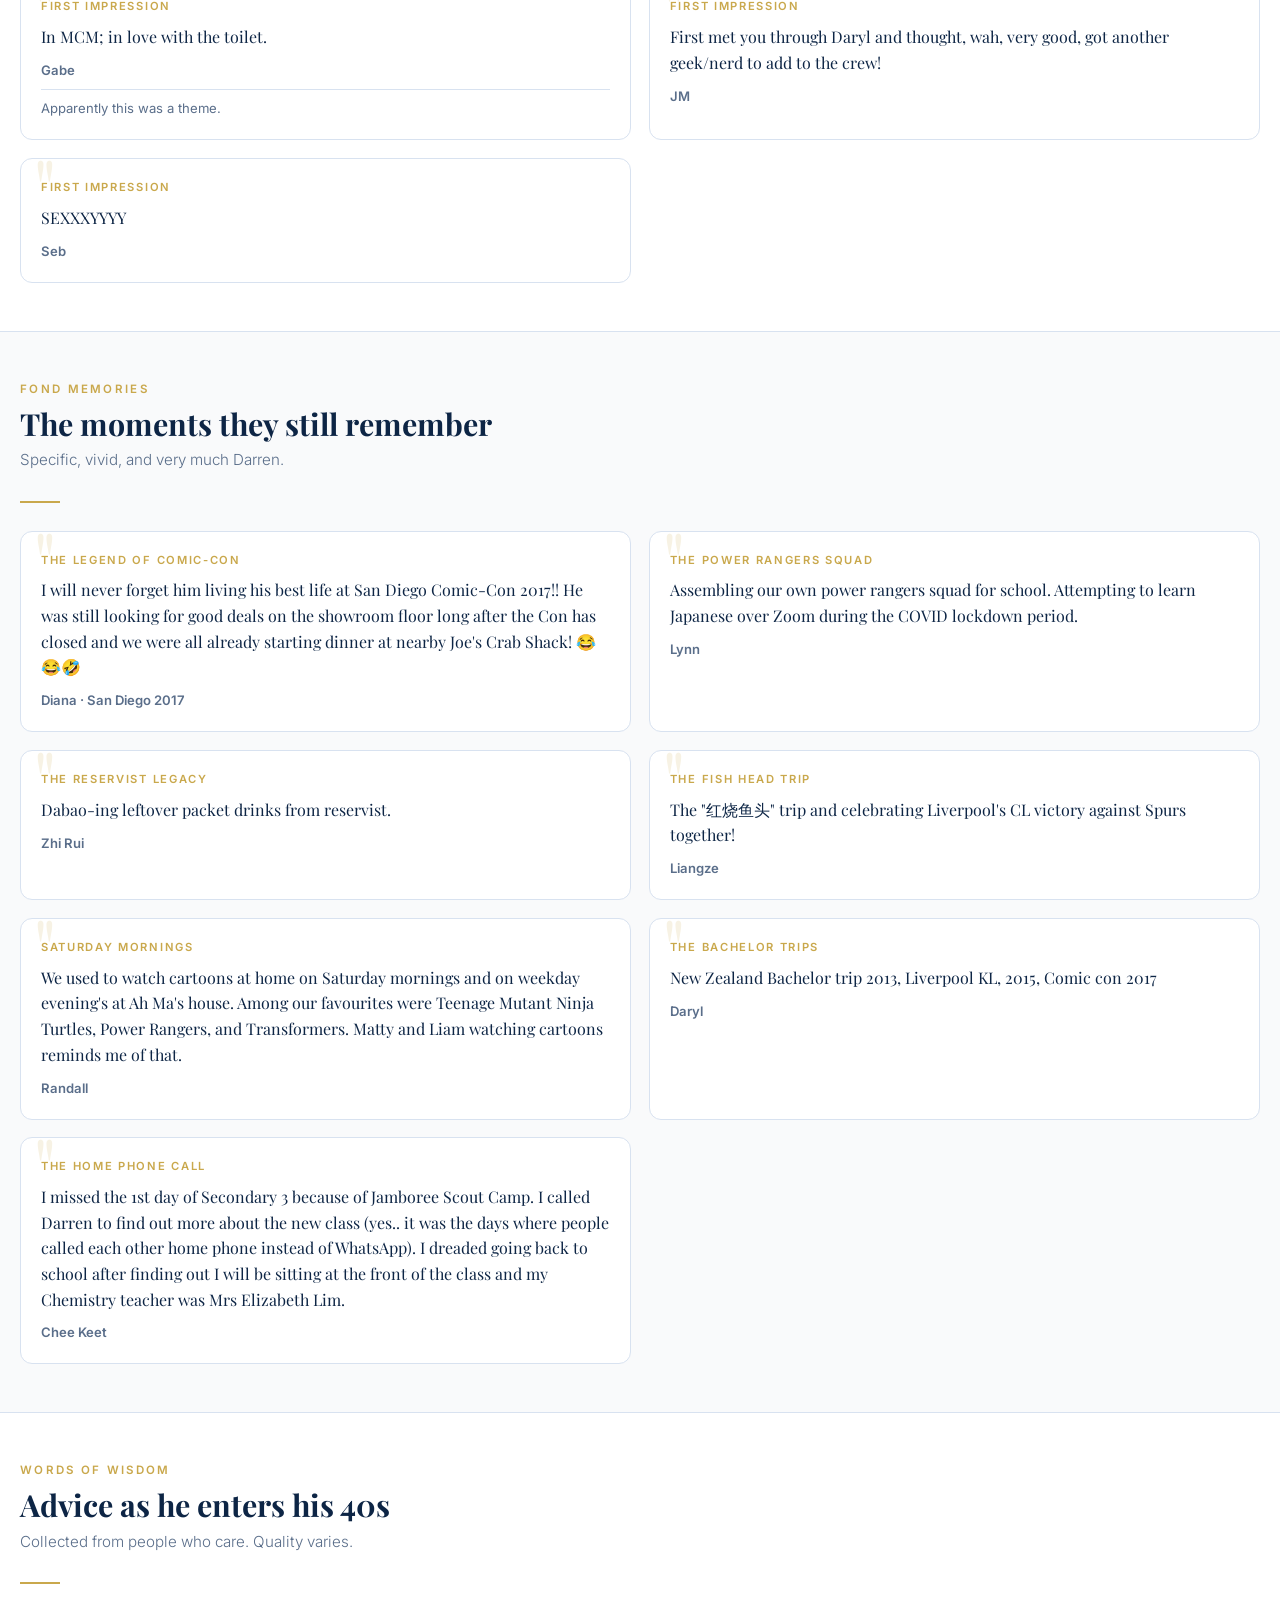
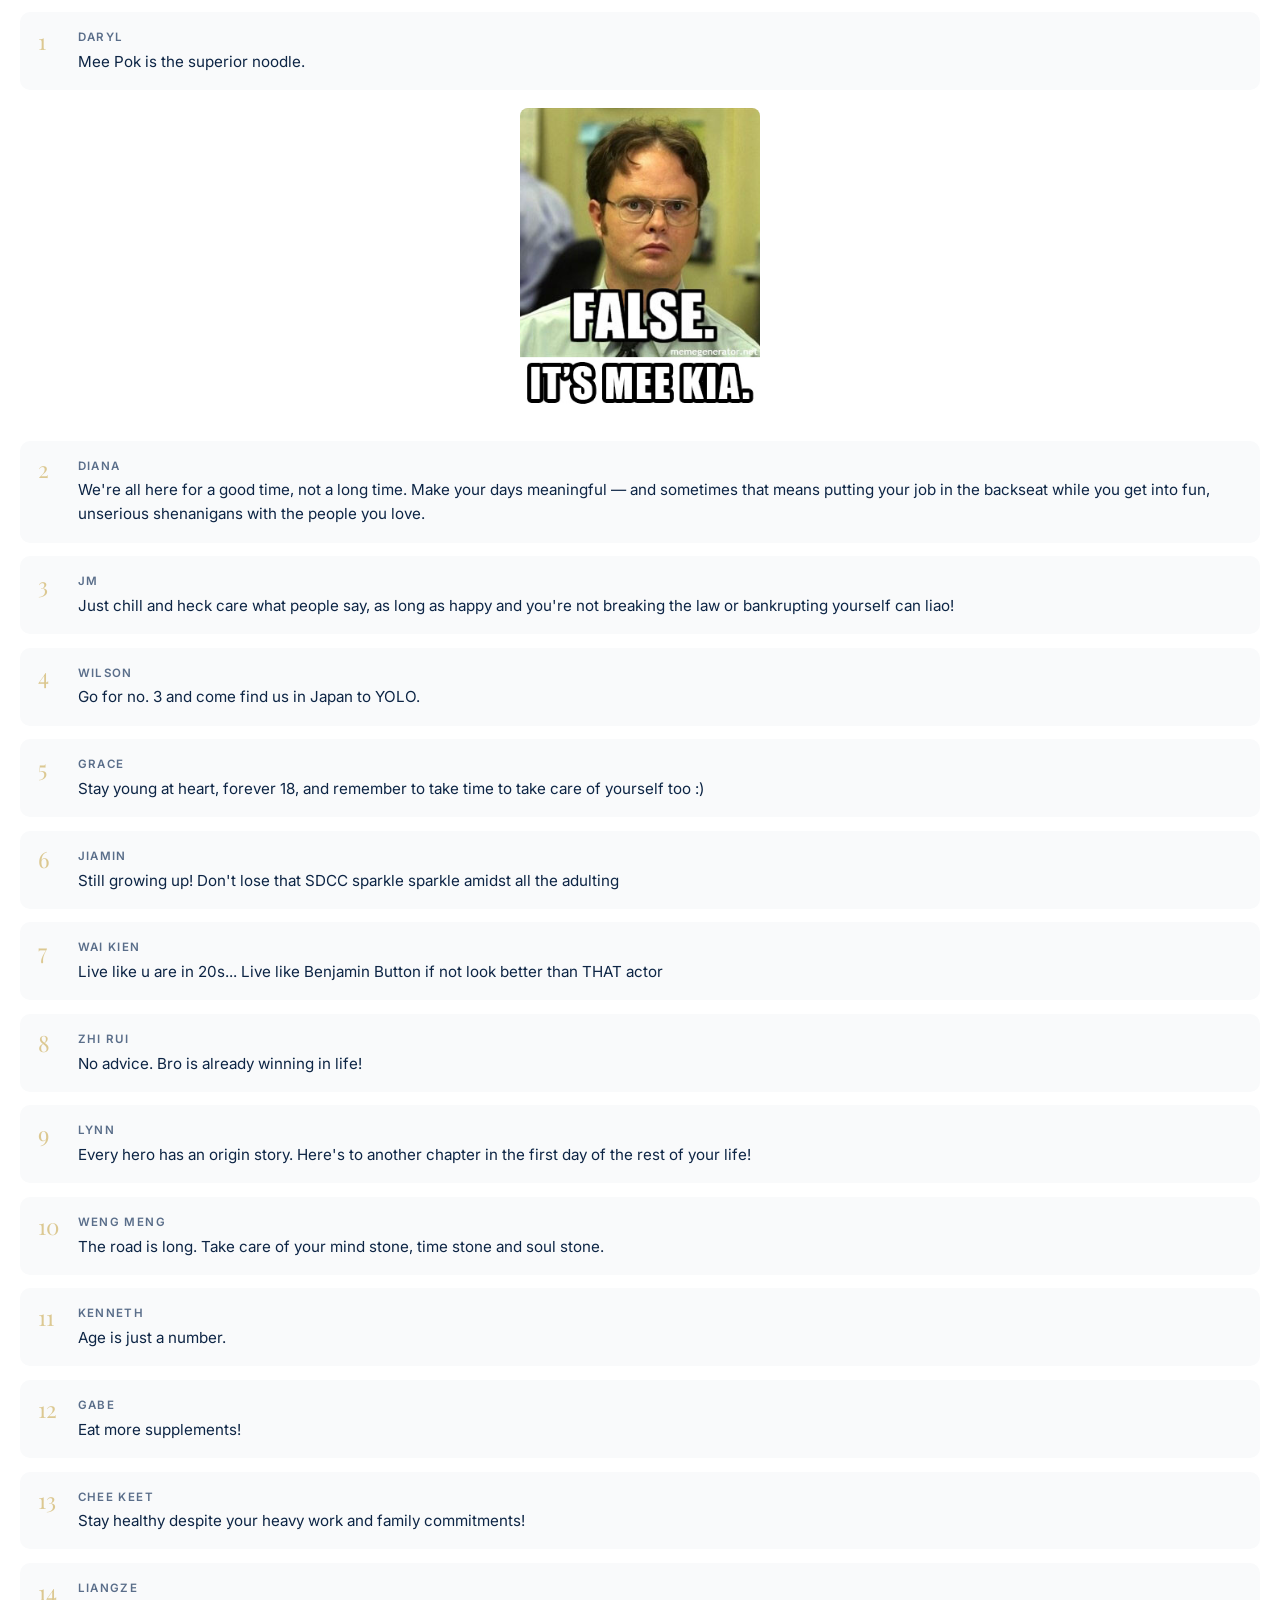
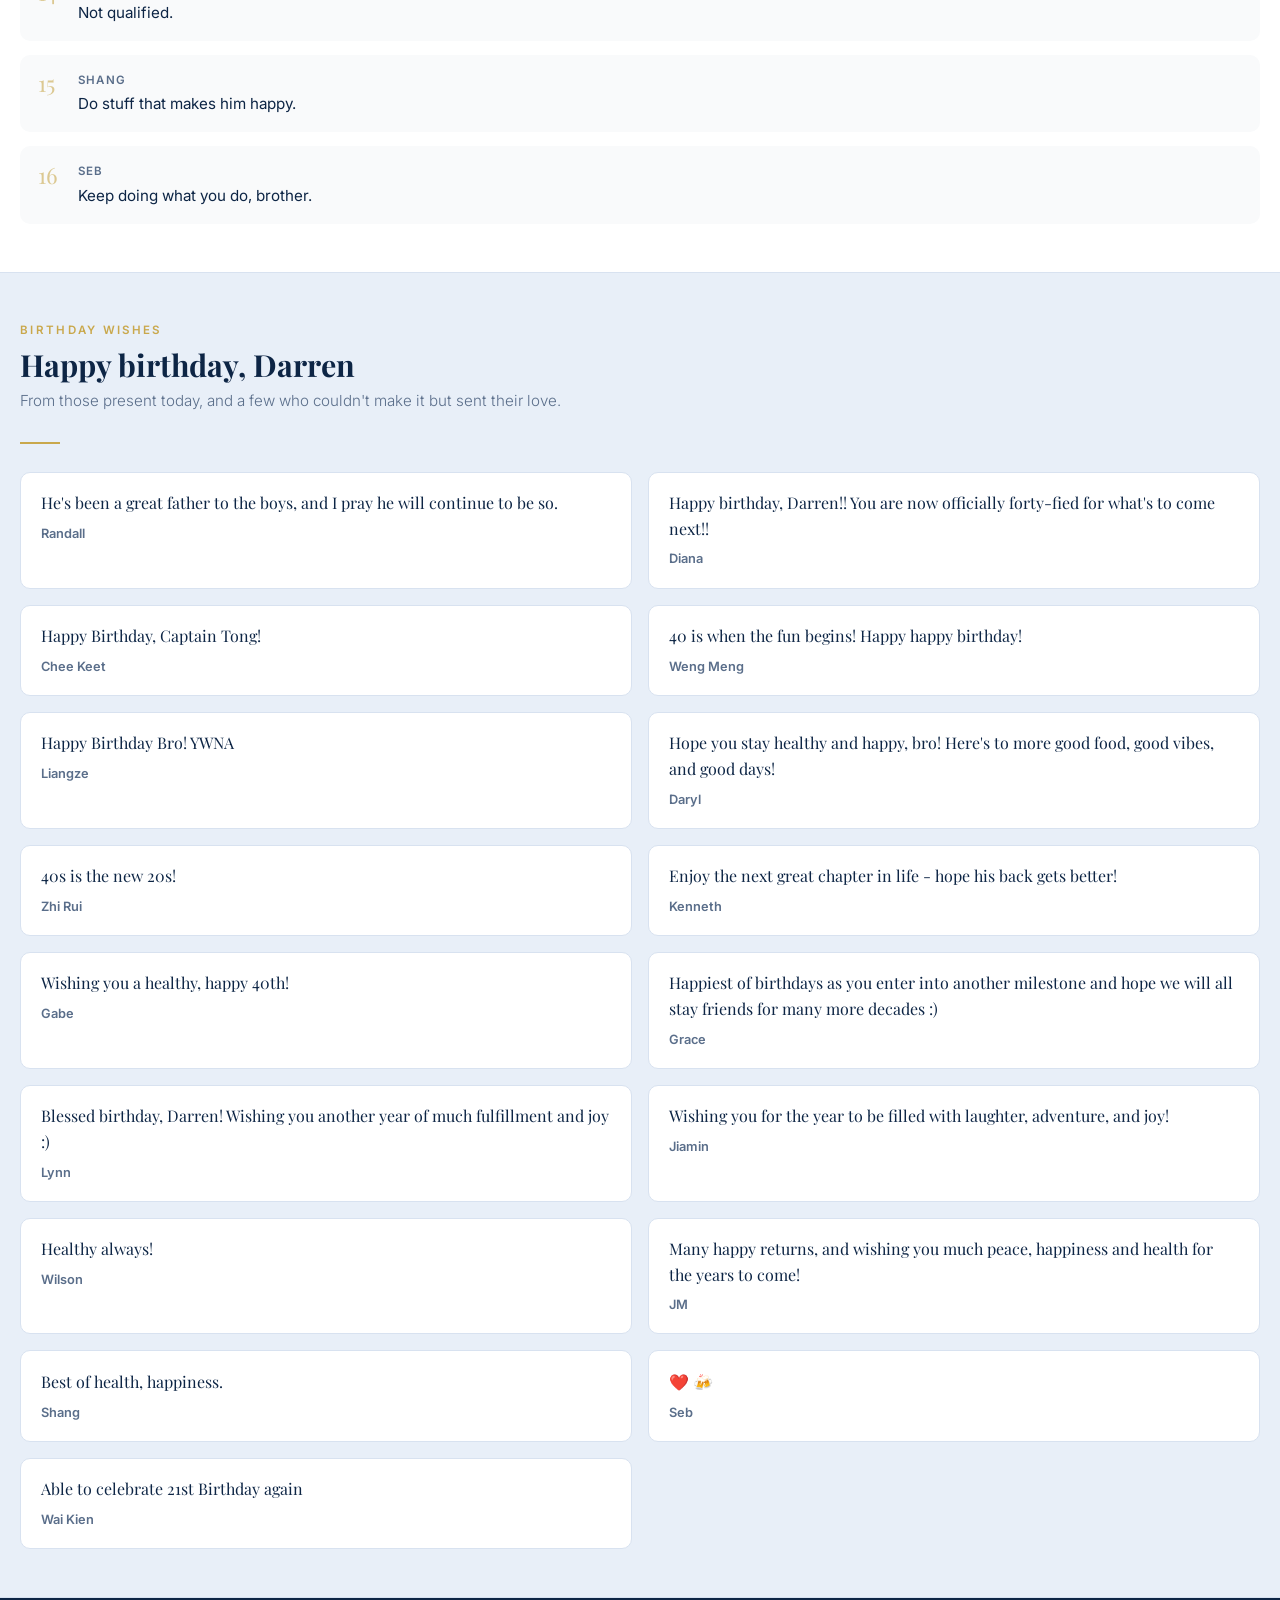
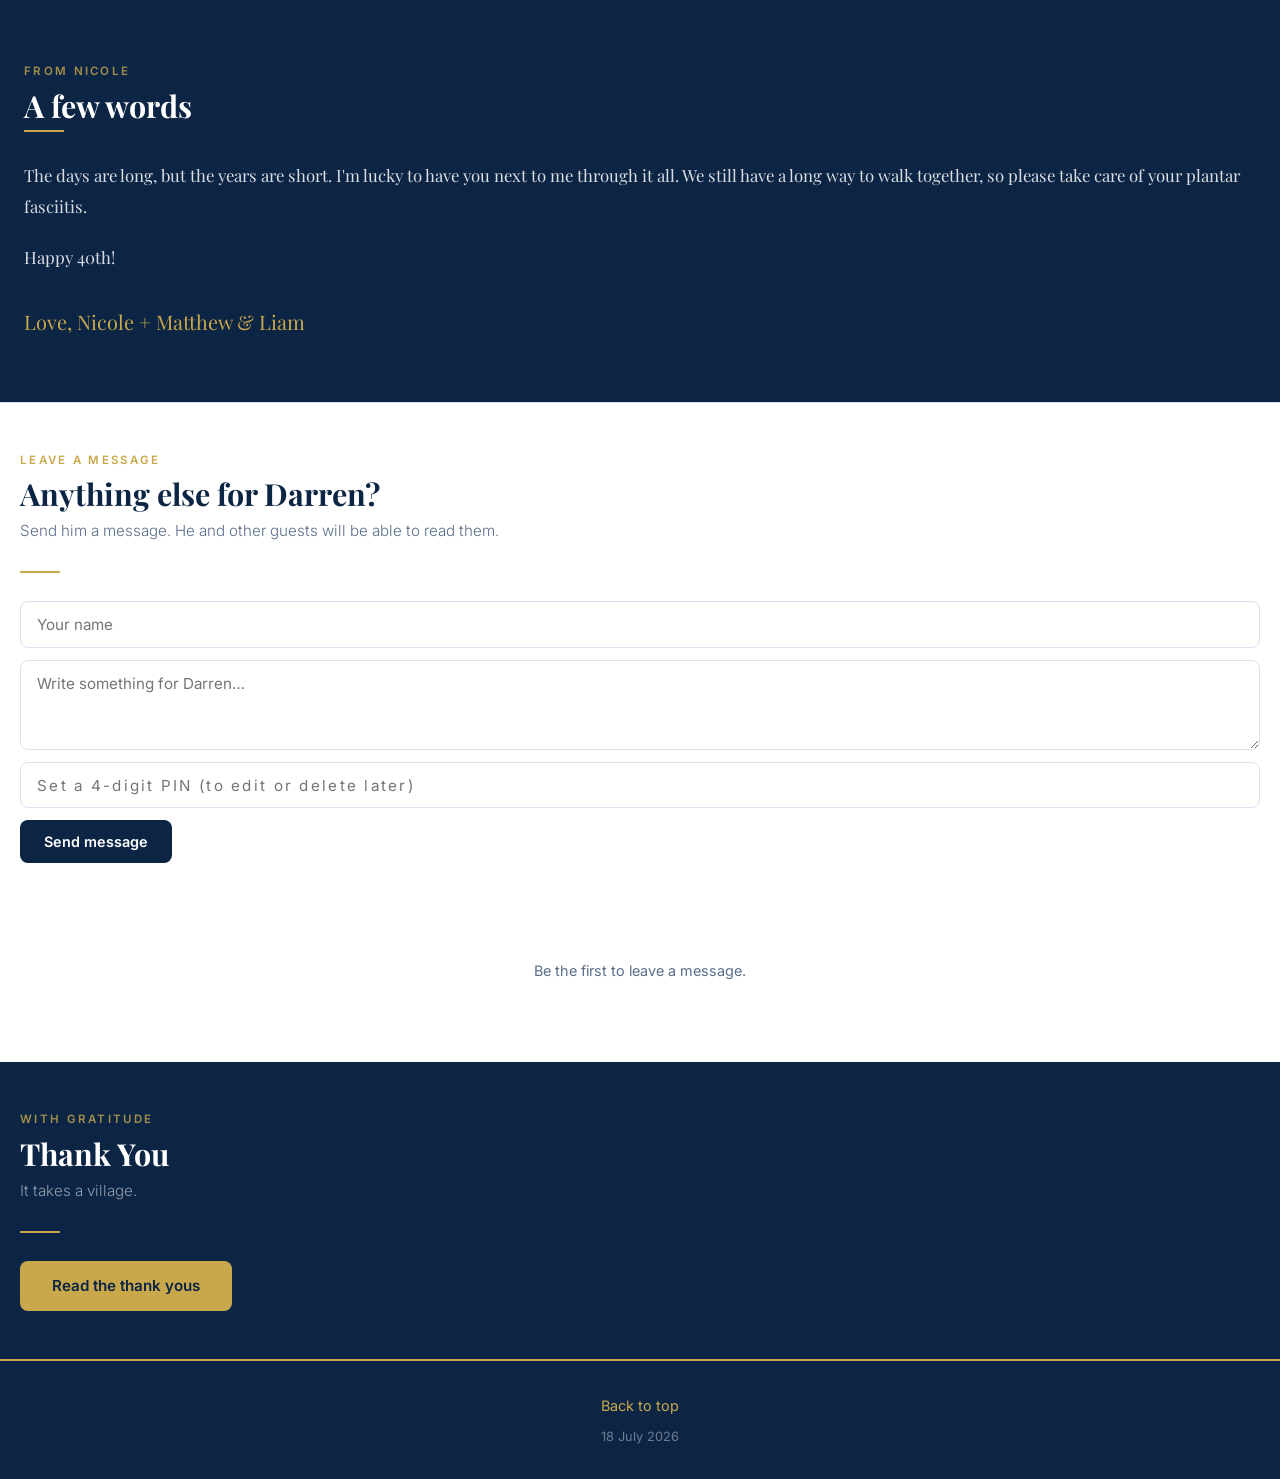
==== commit c6816fee: "Add files via upload" ====
--- a/index.html
+++ b/index.html
@@ -104,7 +104,6 @@
   <p class="hero-eyebrow">18 July 2026</p>
   <h1>Darren<br>at 40</h1>
   <div style="width:100%;max-width:500px;margin:2rem auto 0;cursor:pointer;border-radius:12px;overflow:hidden;background:#0D2545;" onclick="openHero('Hero_Index.jpg')"><img src="Hero_Index.jpg" alt="" style="width:100%;height:auto;display:block;"></div>
-  <p class="hero-date" style="color:rgba(255,255,255,0.6);font-size:1rem;margin-top:1.25rem;">Surprised? Good.<br>Not surprised? Pretend leh.</p>
 </section>
 
 <!-- CHAPTERS -->
@@ -208,12 +207,12 @@
     </div>
     <div class="msg-card">
       <p class="msg-label">First impression</p>
-      <p class="msg-text">I thought he was a super serious dude. Turns out he's quite the joker too.</p>
+      <p class="msg-text">SDCC planning! I thought he was a super serious dude. Turns out he's quite the joker too :))</p>
       <p class="msg-from">Jiamin</p>
     </div>
     <div class="msg-card">
       <p class="msg-label">First impression</p>
-      <p class="msg-text">A St Gab's boy who didn't act like a St Gab's boy.</p>
+      <p class="msg-text">Sec 1... St Gab that doesn't act like St Gab</p>
       <p class="msg-from">Wai Kien</p>
     </div>
     <div class="msg-card">
@@ -223,17 +222,17 @@
     </div>
     <div class="msg-card">
       <p class="msg-label">First impression</p>
-      <p class="msg-text">Calm and rational.</p>
+      <p class="msg-text">NS. Calm and rational.</p>
       <p class="msg-from">Zhi Rui</p>
     </div>
     <div class="msg-card">
       <p class="msg-label">First impression</p>
-      <p class="msg-text">A very nice, warm and forthcoming person. I'm glad I can call him a friend.</p>
+      <p class="msg-text">I met Darren through Daryl after becoming friends with Jamie. I thought he was a very nice, warm and forthcoming person and I'm glad that I can call him a friend!</p>
       <p class="msg-from">Diana</p>
     </div>
     <div class="msg-card">
       <p class="msg-label">First impression</p>
-      <p class="msg-text">His floppy hair and board shorts were quite classic Darren. He was always disappearing to the toilet at random times, so we coined the term <em>darren-ing</em> to mean that.</p>
+      <p class="msg-text">In poly! I think his then floppy hair and board shorts were quite classic Darren style. Oh yah and he was always disappearing to the toilet at random times so we coined the term <em>darren-ing</em> to mean that.</p>
       <p class="msg-from">Grace</p>
     </div>
     <div class="msg-card">
@@ -264,12 +263,12 @@
   <div class="messages-grid">
     <div class="msg-card">
       <p class="msg-label">The legend of Comic-Con</p>
-      <p class="msg-text">He was still hunting for deals on the showroom floor long after the Con had closed and everyone had already started dinner at Joe's Crab Shack.</p>
+      <p class="msg-text">I will never forget him living his best life at San Diego Comic-Con 2017!! He was still looking for good deals on the showroom floor long after the Con has closed and we were all already starting dinner at nearby Joe's Crab Shack! 😂😂🤣</p>
       <p class="msg-from">Diana · San Diego 2017</p>
     </div>
     <div class="msg-card">
       <p class="msg-label">The power rangers squad</p>
-      <p class="msg-text">Assembling our own power rangers squad for school. Attempting to learn Japanese over Zoom during COVID lockdown.</p>
+      <p class="msg-text">Assembling our own power rangers squad for school. Attempting to learn Japanese over Zoom during the COVID lockdown period.</p>
       <p class="msg-from">Lynn</p>
     </div>
     <div class="msg-card">
@@ -279,17 +278,17 @@
     </div>
     <div class="msg-card">
       <p class="msg-label">The fish head trip</p>
-      <p class="msg-text">The 红烧鱼头 trip, and celebrating Liverpool's Champions League victory against Spurs together.</p>
+      <p class="msg-text">The "红烧鱼头" trip and celebrating Liverpool's CL victory against Spurs together!</p>
       <p class="msg-from">Liangze</p>
     </div>
     <div class="msg-card">
       <p class="msg-label">Saturday mornings</p>
-      <p class="msg-text">We used to watch cartoons on Saturday mornings — TMNT, Power Rangers, Transformers. Matty and Liam watching cartoons now reminds me of that.</p>
+      <p class="msg-text">We used to watch cartoons at home on Saturday mornings and on weekday evening's at Ah Ma's house. Among our favourites were Teenage Mutant Ninja Turtles, Power Rangers, and Transformers. Matty and Liam watching cartoons reminds me of that.</p>
       <p class="msg-from">Randall</p>
     </div>
     <div class="msg-card">
       <p class="msg-label">The bachelor trips</p>
-      <p class="msg-text">New Zealand 2013. Liverpool KL 2015. Comic-Con 2017. Every trip, a story.</p>
+      <p class="msg-text">New Zealand Bachelor trip 2013, Liverpool KL, 2015, Comic con 2017</p>
       <p class="msg-from">Daryl</p>
     </div>
     <div class="msg-card">
@@ -328,7 +327,7 @@
       <span class="advice-num">3</span>
       <div class="advice-content">
         <p class="from">JM</p>
-        <p>Just chill and heck care what people say — as long as you're happy and not breaking the law or bankrupting yourself, can liao.</p>
+        <p>Just chill and heck care what people say, as long as happy and you're not breaking the law or bankrupting yourself can liao!</p>
       </div>
     </div>
     <div class="advice-item">
@@ -342,35 +341,35 @@
       <span class="advice-num">5</span>
       <div class="advice-content">
         <p class="from">Grace</p>
-        <p>Stay young at heart, forever 18, and remember to take time to take care of yourself too.</p>
+        <p>Stay young at heart, forever 18, and remember to take time to take care of yourself too :)</p>
       </div>
     </div>
     <div class="advice-item">
       <span class="advice-num">6</span>
       <div class="advice-content">
         <p class="from">Jiamin</p>
-        <p>Don't lose that SDCC sparkle sparkle amidst all the adulting.</p>
+        <p>Still growing up! Don't lose that SDCC sparkle sparkle amidst all the adulting</p>
       </div>
     </div>
     <div class="advice-item">
       <span class="advice-num">7</span>
       <div class="advice-content">
         <p class="from">Wai Kien</p>
-        <p>Live like you're in your 20s. Live like Benjamin Button — if not, look better than that actor.</p>
+        <p>Live like u are in 20s... Live like Benjamin Button if not look better than THAT actor</p>
       </div>
     </div>
     <div class="advice-item">
       <span class="advice-num">8</span>
       <div class="advice-content">
         <p class="from">Zhi Rui</p>
-        <p>No advice. Bro is already winning in life.</p>
+        <p>No advice. Bro is already winning in life!</p>
       </div>
     </div>
     <div class="advice-item">
       <span class="advice-num">9</span>
       <div class="advice-content">
         <p class="from">Lynn</p>
-        <p>Every hero has an origin story. Here's to another chapter — the first day of the rest of your life.</p>
+        <p>Every hero has an origin story. Here's to another chapter in the first day of the rest of your life!</p>
       </div>
     </div>
     <div class="advice-item">
@@ -433,11 +432,11 @@
   <div class="gold-divider"></div>
   <div class="wishes-grid">
     <div class="wish-card">
-      <p class="wish-text">He's been a great father to the boys. I pray he will continue to be so.</p>
+      <p class="wish-text">He's been a great father to the boys, and I pray he will continue to be so.</p>
       <p class="wish-from">Randall</p>
     </div>
     <div class="wish-card">
-      <p class="wish-text">You are now officially forty-fied for what's to come next!</p>
+      <p class="wish-text">Happy birthday, Darren!! You are now officially forty-fied for what's to come next!!</p>
       <p class="wish-from">Diana</p>
     </div>
     <div class="wish-card">
@@ -445,15 +444,15 @@
       <p class="wish-from">Chee Keet</p>
     </div>
     <div class="wish-card">
-      <p class="wish-text">40 is when the fun begins!</p>
+      <p class="wish-text">40 is when the fun begins! Happy happy birthday!</p>
       <p class="wish-from">Weng Meng</p>
     </div>
     <div class="wish-card">
-      <p class="wish-text">YWNA — here's to the next 40.</p>
+      <p class="wish-text">Happy Birthday Bro! YWNA</p>
       <p class="wish-from">Liangze</p>
     </div>
     <div class="wish-card">
-      <p class="wish-text">Hope you stay healthy and happy. Here's to more good food, good vibes, and good days.</p>
+      <p class="wish-text">Hope you stay healthy and happy, bro! Here's to more good food, good vibes, and good days!</p>
       <p class="wish-from">Daryl</p>
     </div>
     <div class="wish-card">
@@ -461,7 +460,7 @@
       <p class="wish-from">Zhi Rui</p>
     </div>
     <div class="wish-card">
-      <p class="wish-text">Enjoy the next great chapter — hope his back gets better!</p>
+      <p class="wish-text">Enjoy the next great chapter in life - hope his back gets better!</p>
       <p class="wish-from">Kenneth</p>
     </div>
     <div class="wish-card">
@@ -469,7 +468,7 @@
       <p class="wish-from">Gabe</p>
     </div>
     <div class="wish-card">
-      <p class="wish-text">Hope we will all stay friends for many more decades.</p>
+      <p class="wish-text">Happiest of birthdays as you enter into another milestone and hope we will all stay friends for many more decades :)</p>
       <p class="wish-from">Grace</p>
     </div>
     <div class="wish-card">
@@ -477,7 +476,7 @@
       <p class="wish-from">Lynn</p>
     </div>
     <div class="wish-card">
-      <p class="wish-text">Wishing you a year filled with laughter, adventure, and joy!</p>
+      <p class="wish-text">Wishing you for the year to be filled with laughter, adventure, and joy!</p>
       <p class="wish-from">Jiamin</p>
     </div>
     <div class="wish-card">
@@ -497,7 +496,7 @@
       <p class="wish-from">Seb</p>
     </div>
     <div class="wish-card">
-      <p class="wish-text">Able to celebrate your 21st birthday again.</p>
+      <p class="wish-text">Able to celebrate 21st Birthday again</p>
       <p class="wish-from">Wai Kien</p>
     </div>
   </div>
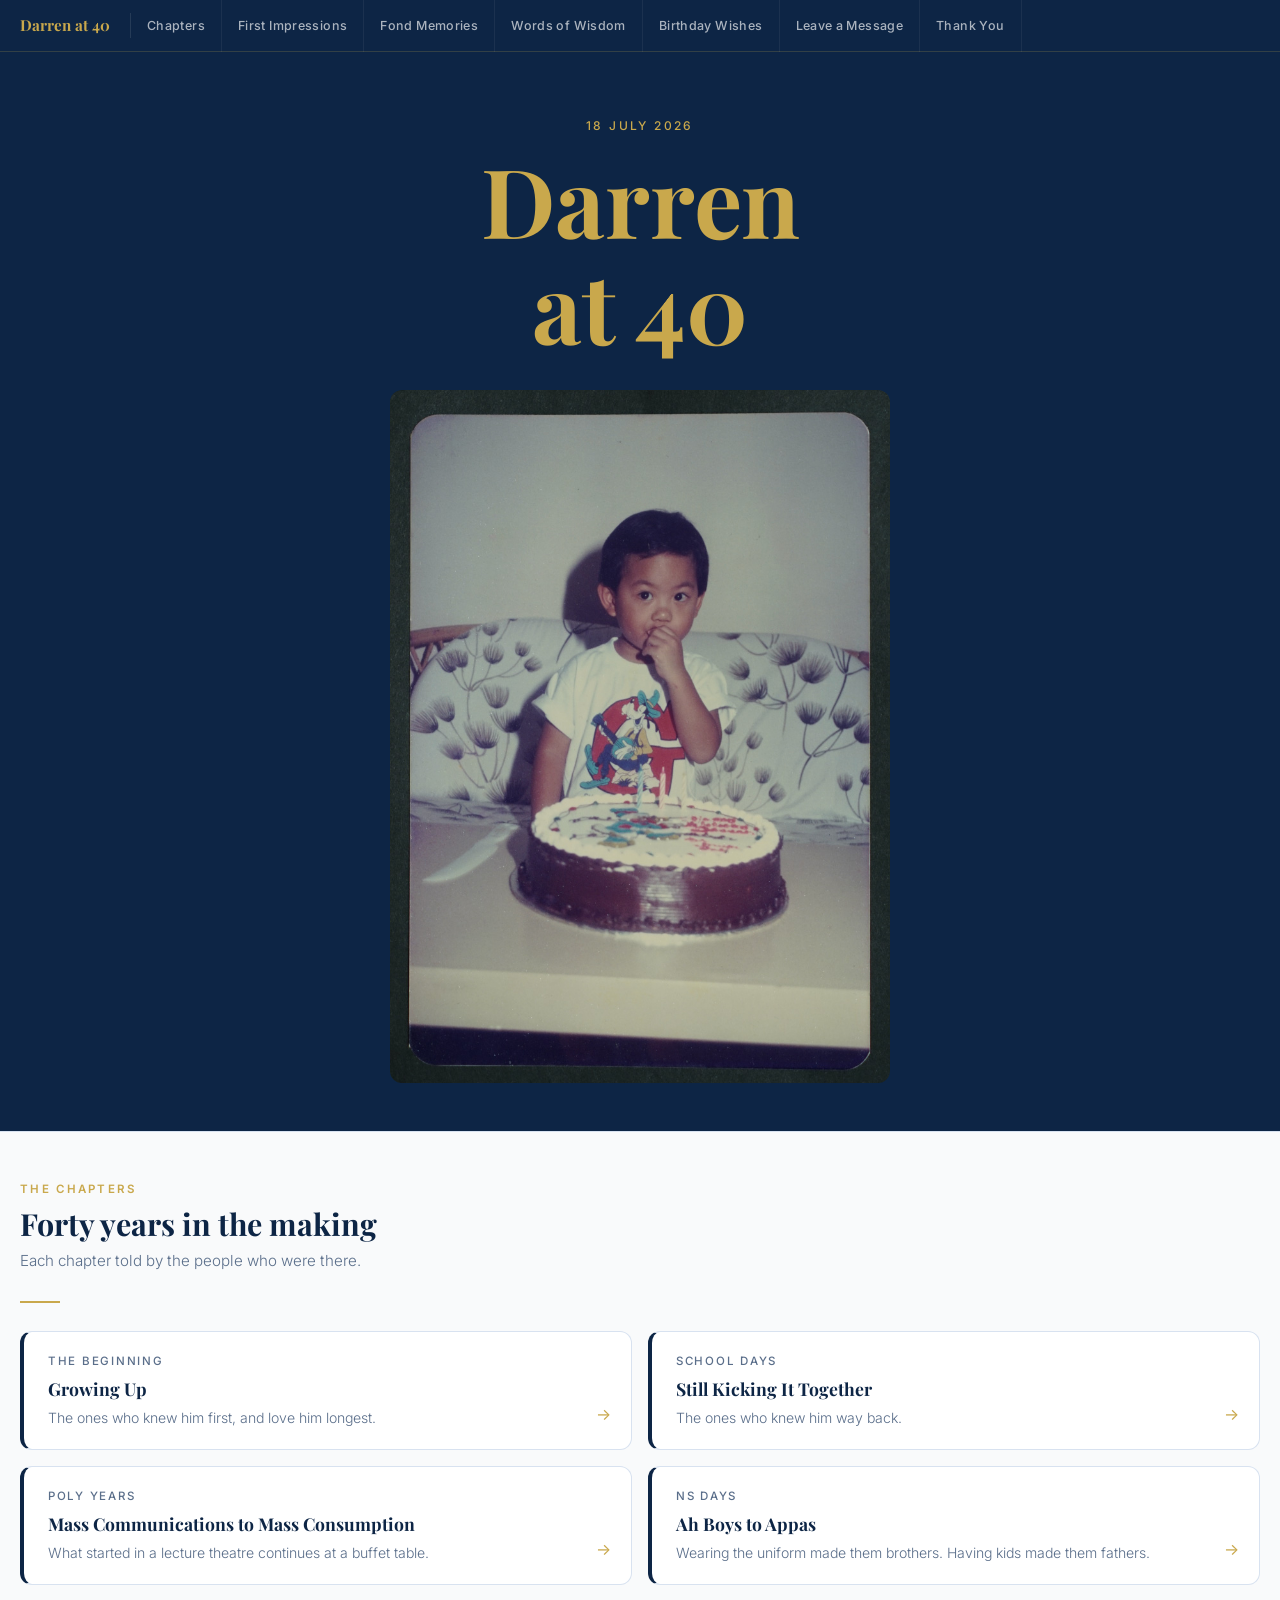
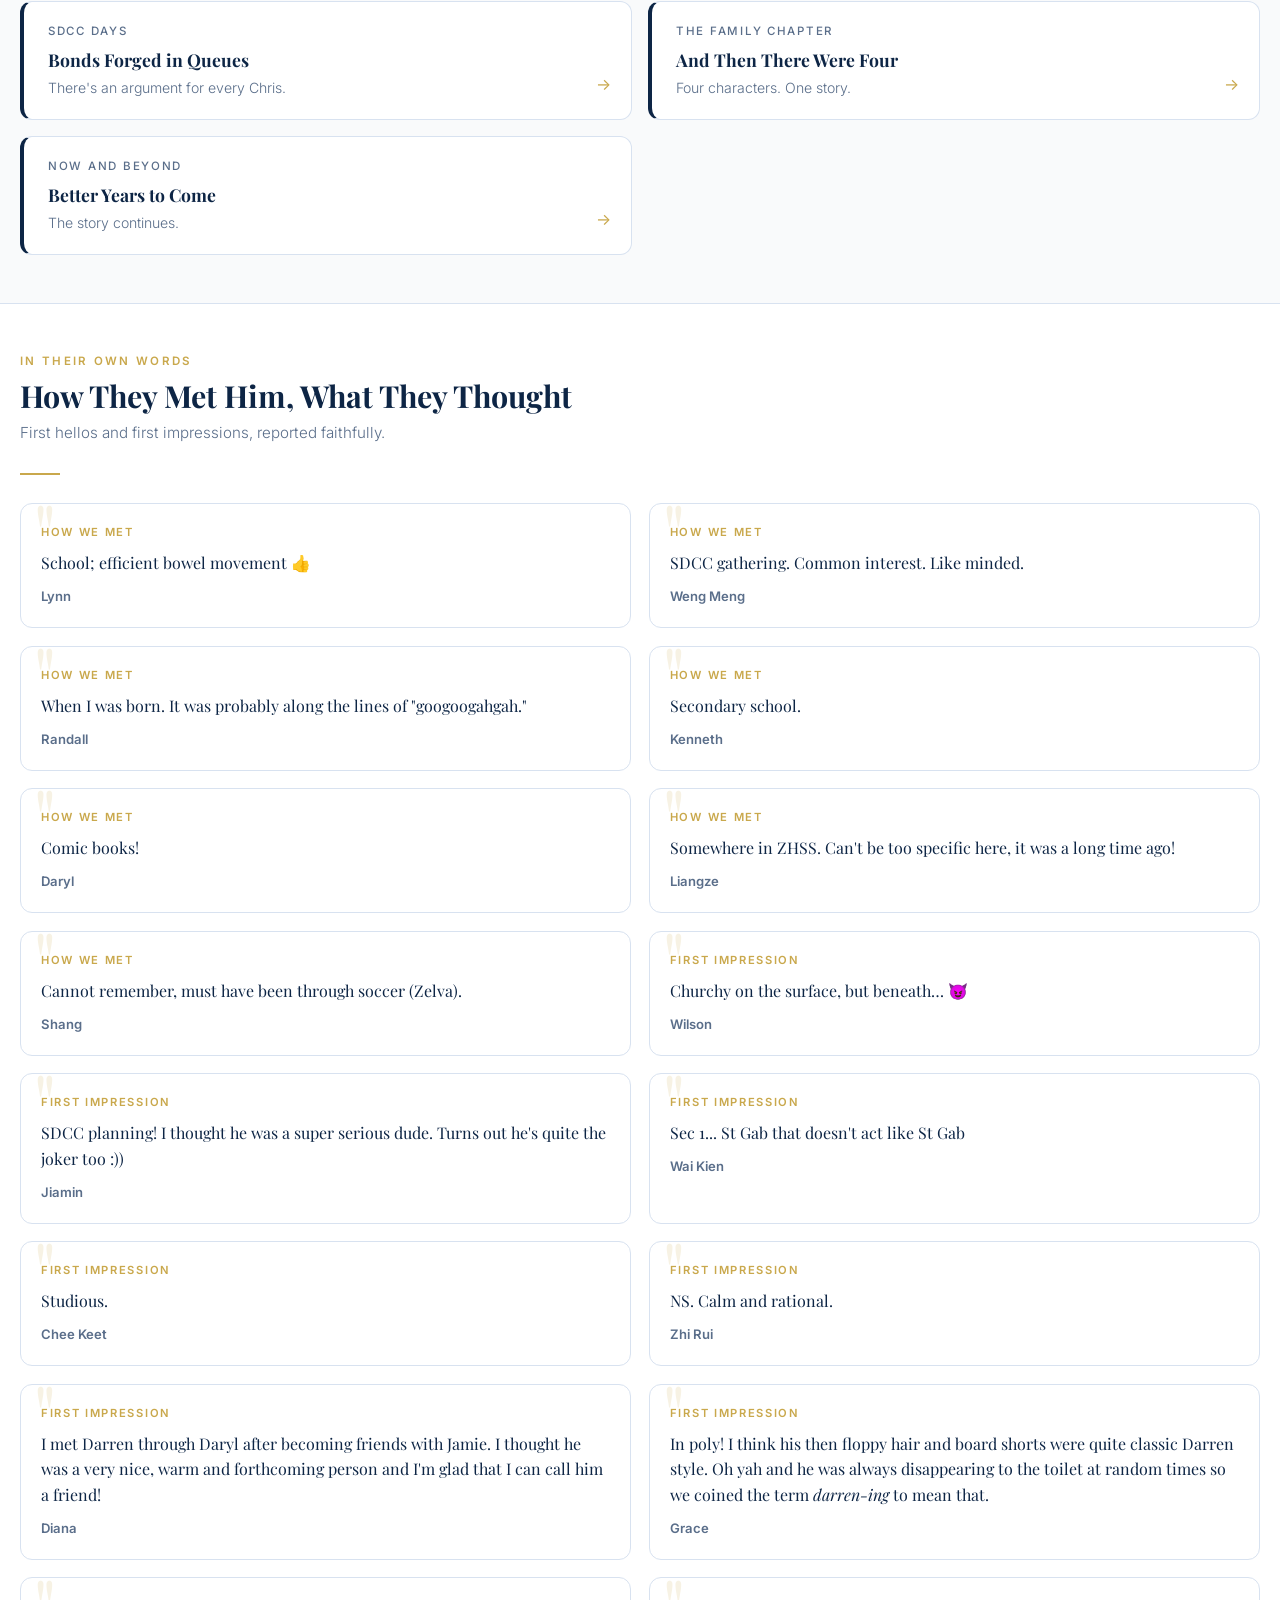
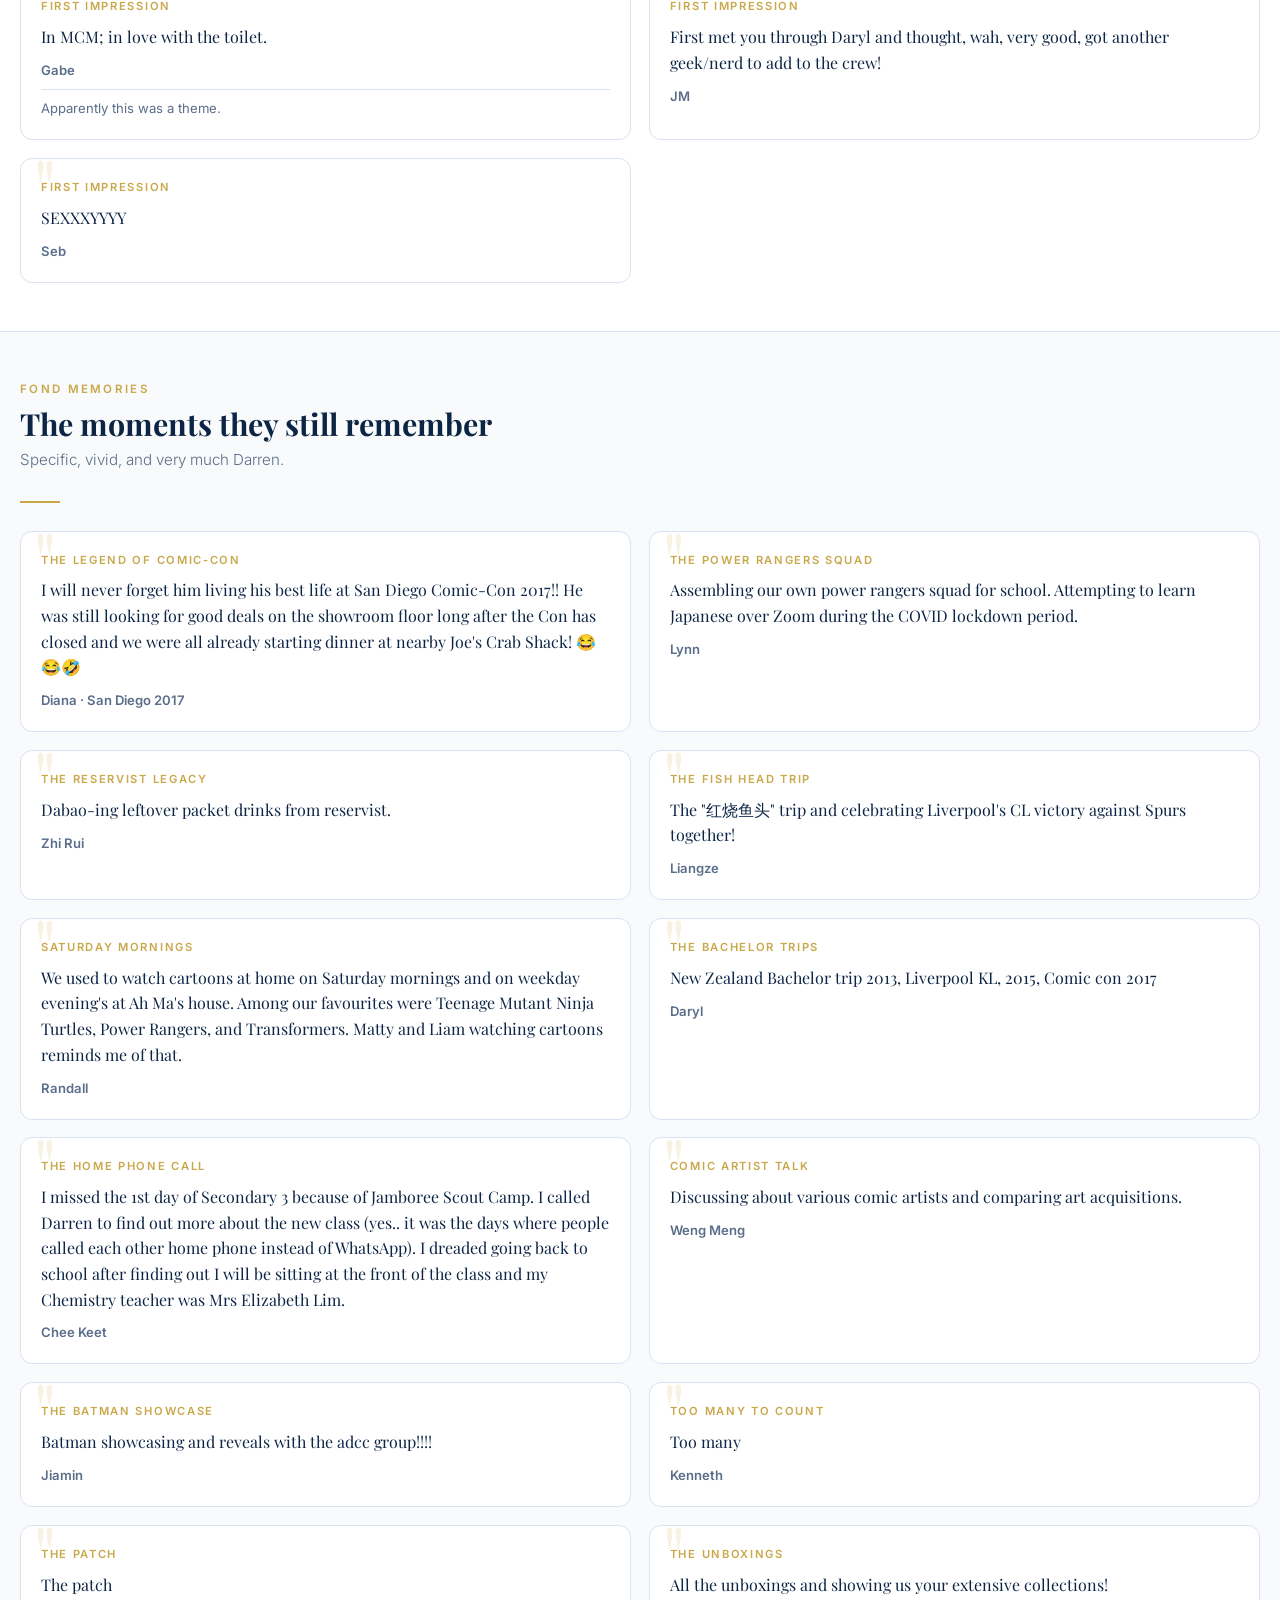
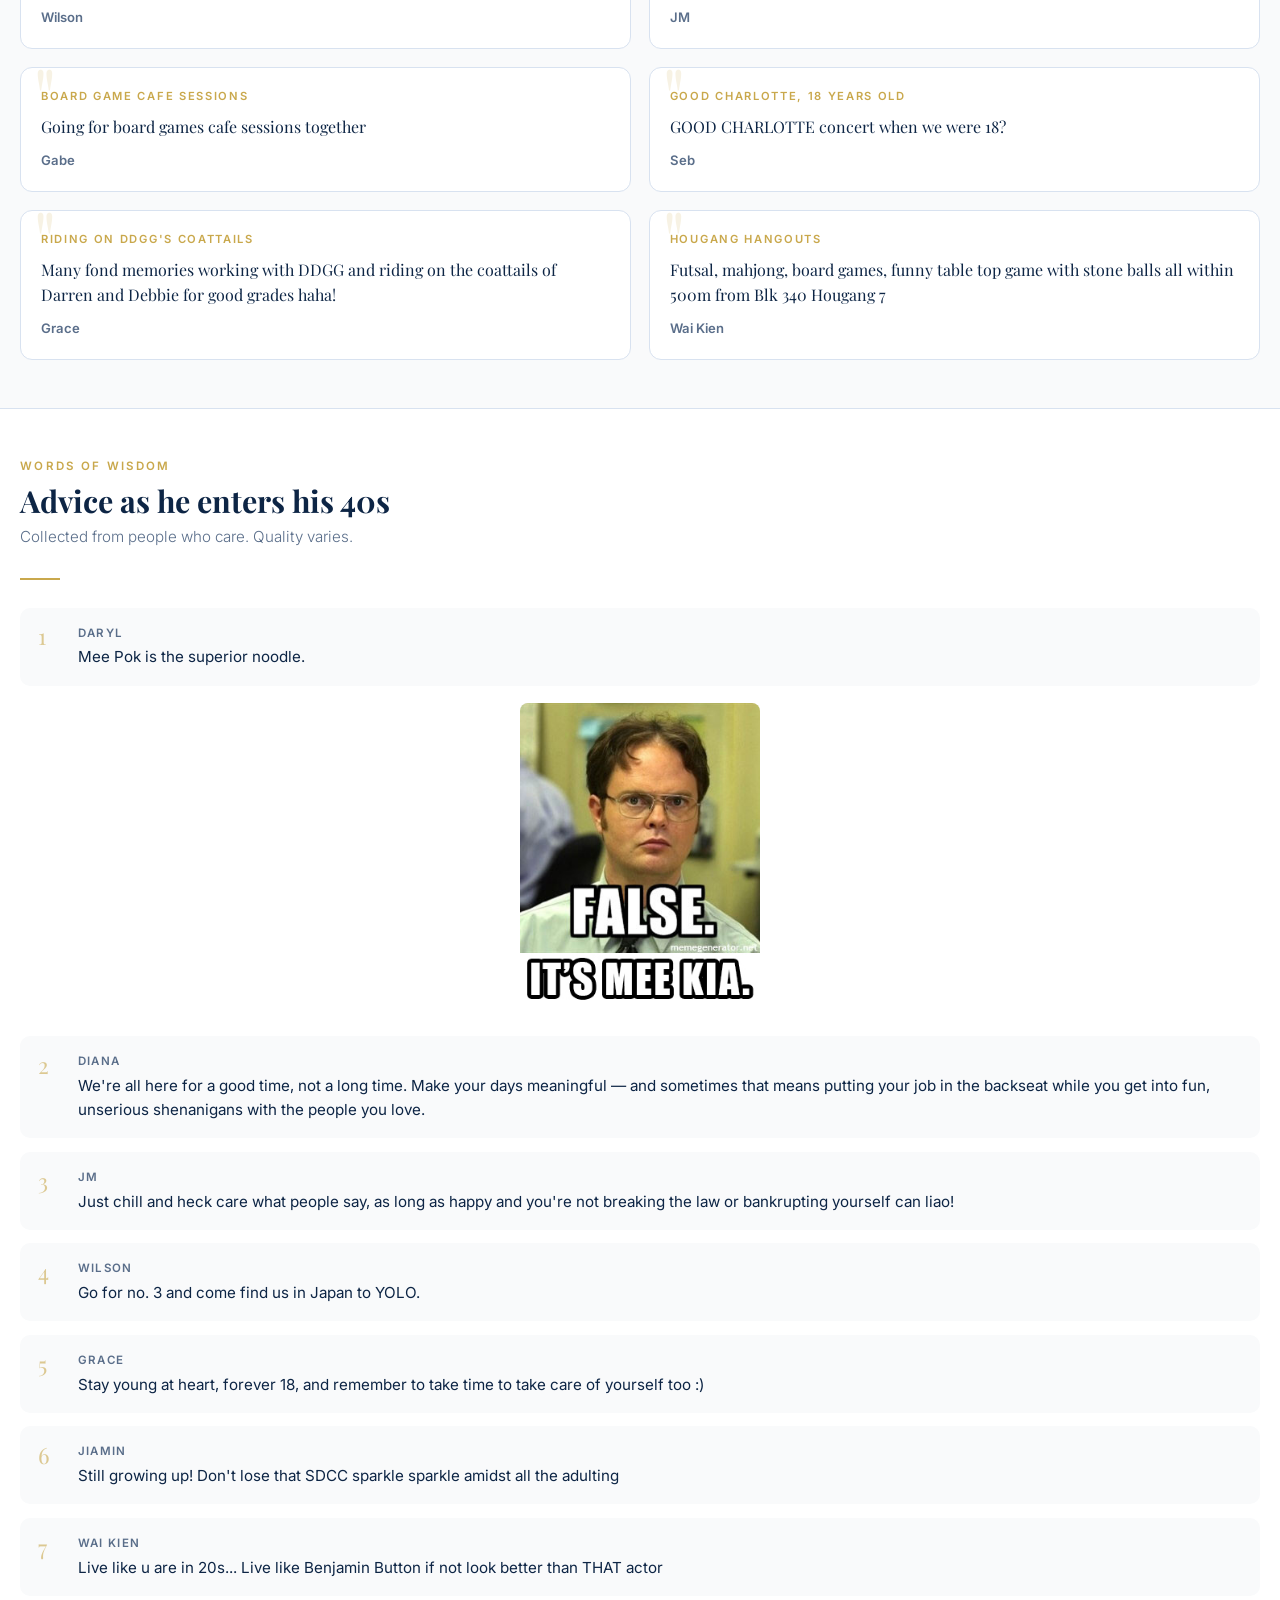
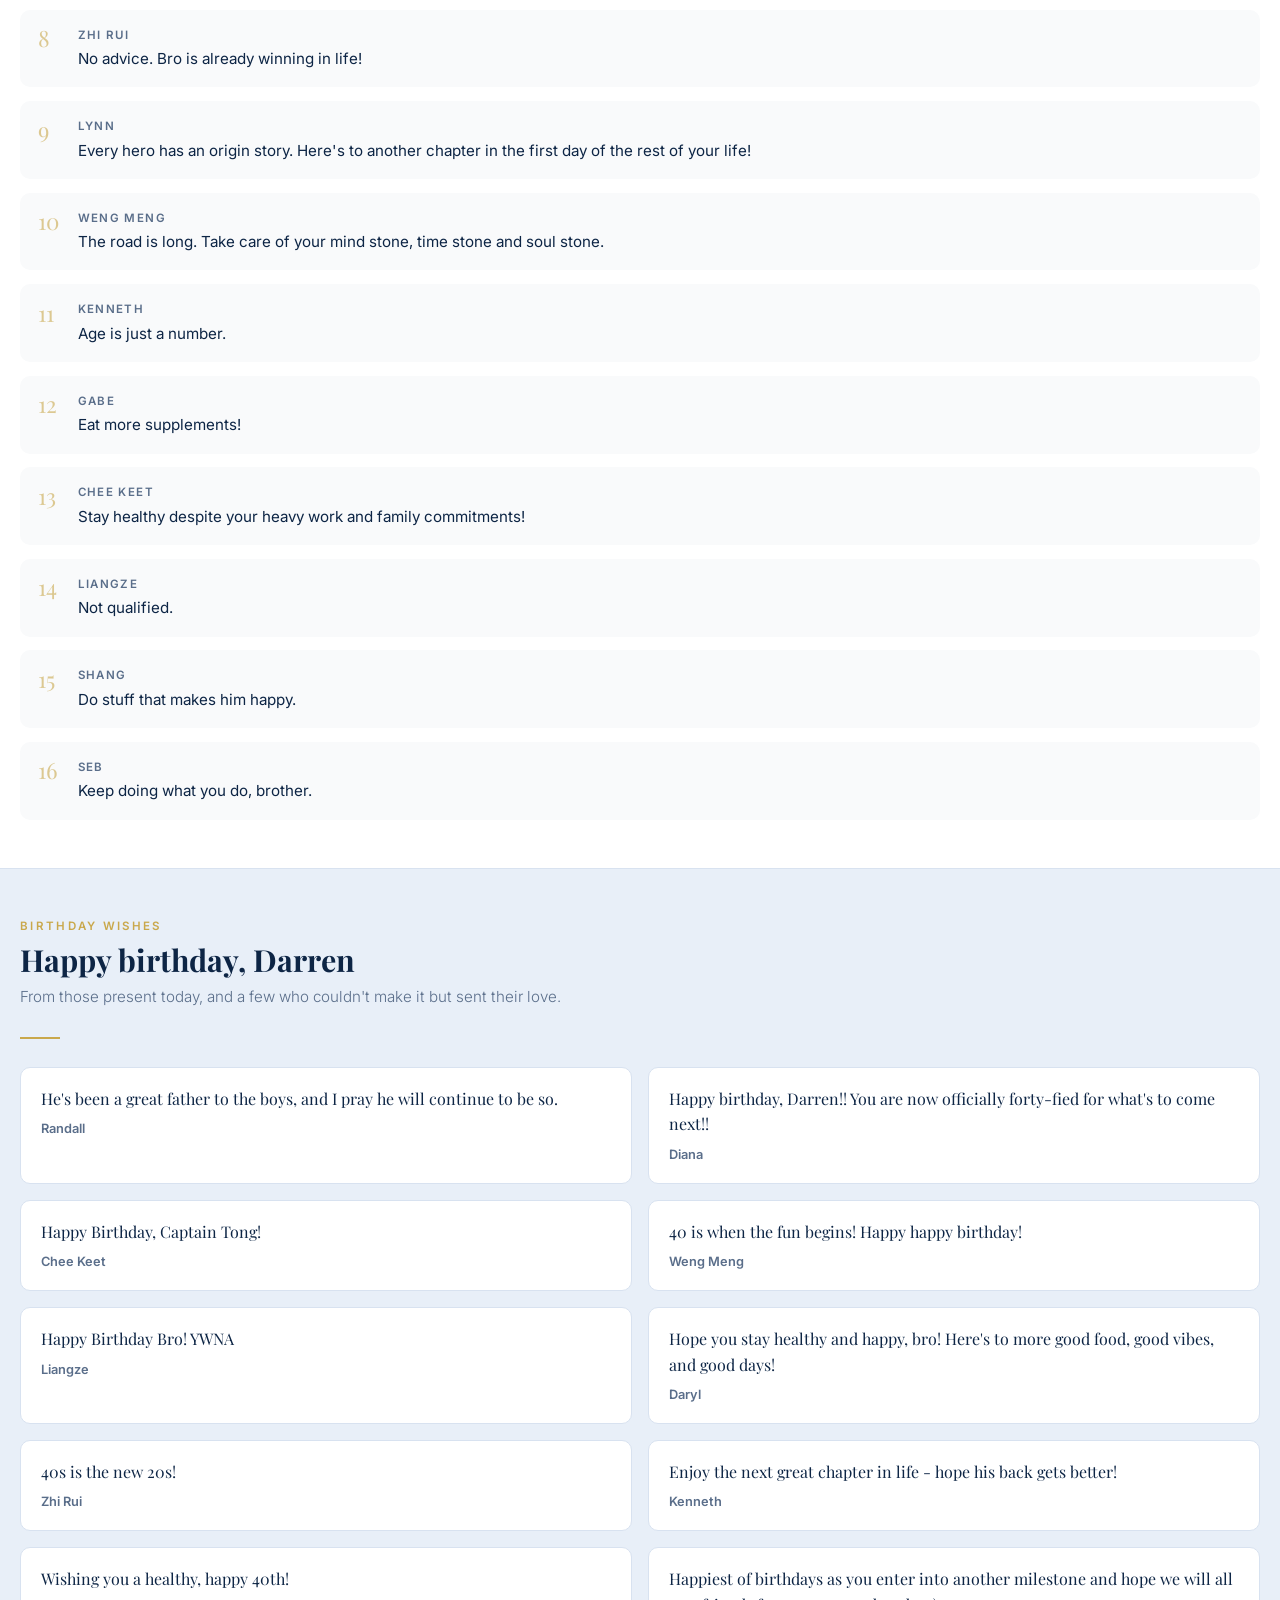
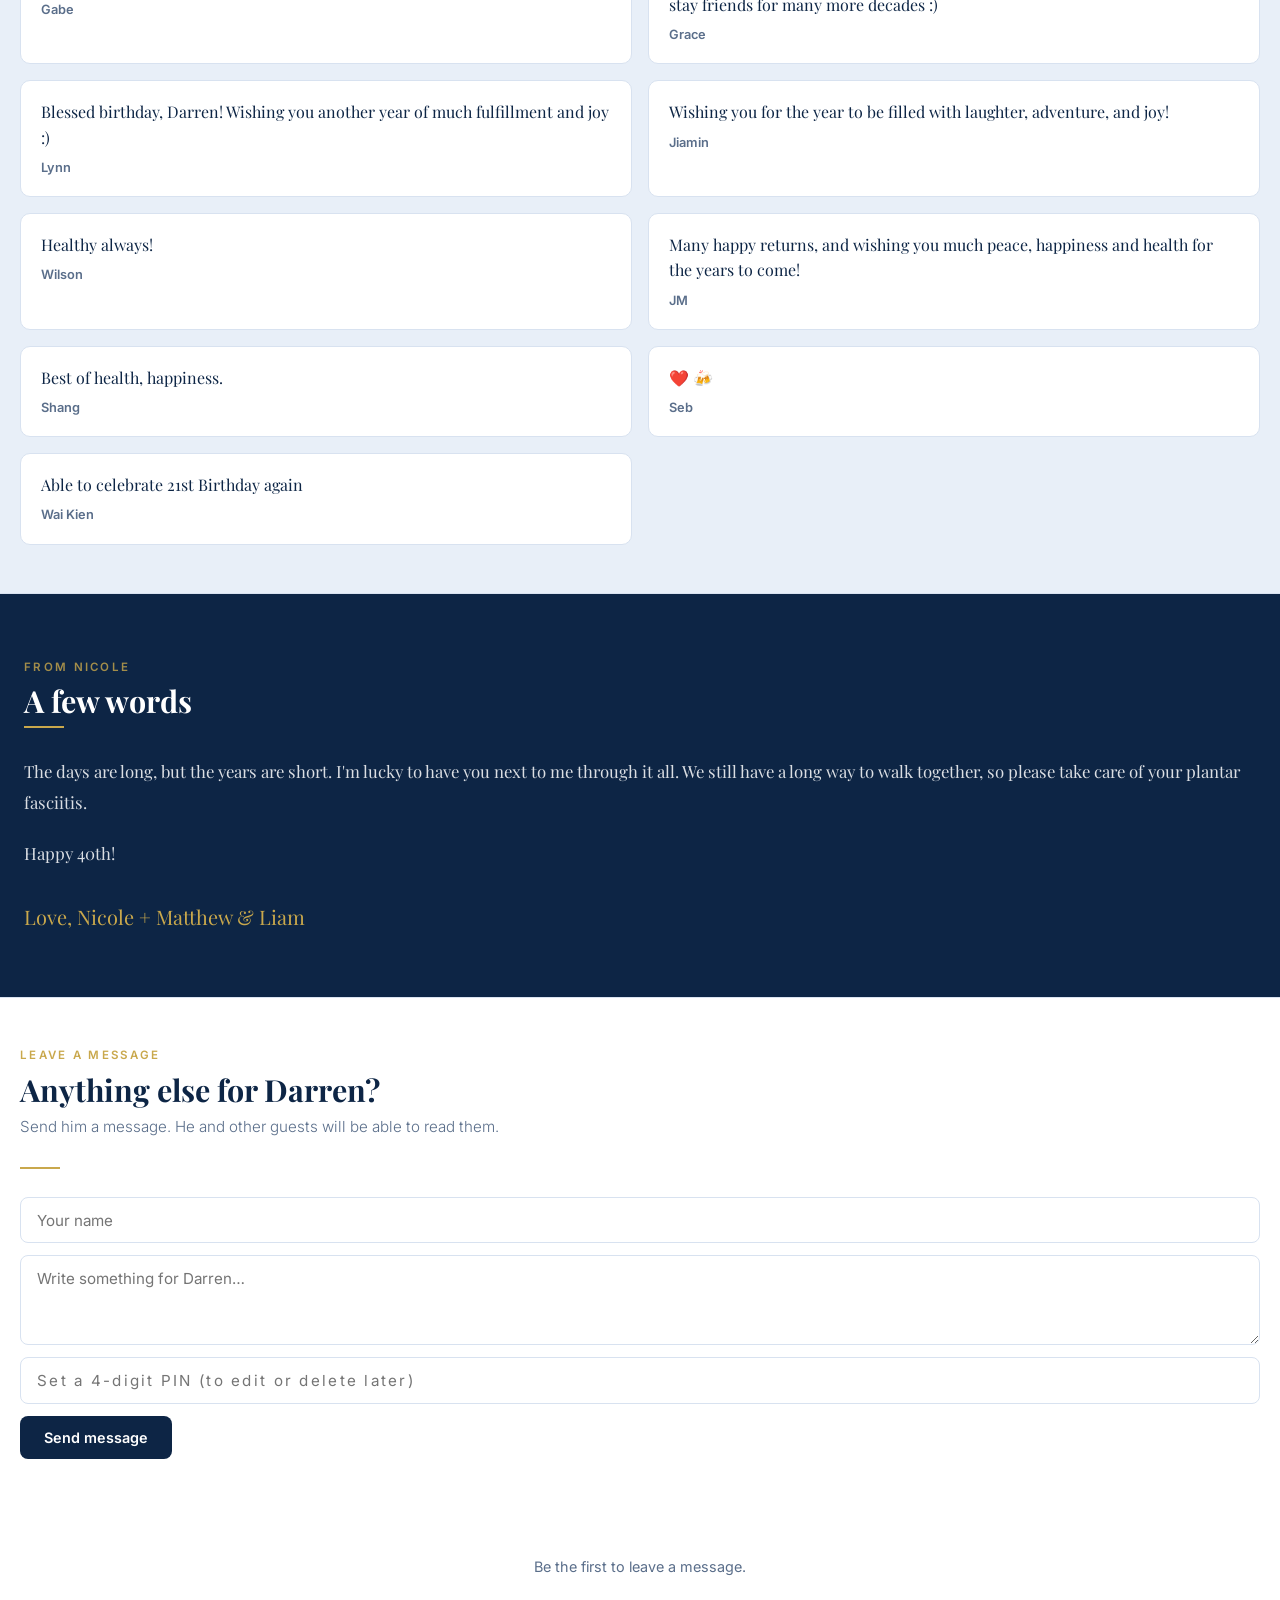
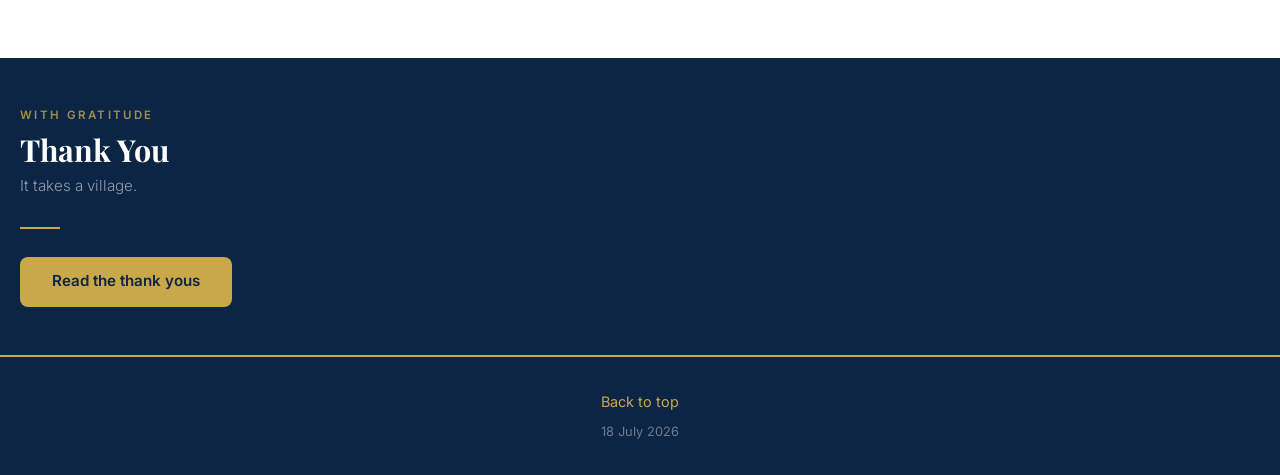
==== commit d68c18b2: "Add files via upload" ====
--- a/index.html
+++ b/index.html
@@ -296,6 +296,51 @@
       <p class="msg-text">I missed the 1st day of Secondary 3 because of Jamboree Scout Camp. I called Darren to find out more about the new class (yes.. it was the days where people called each other home phone instead of WhatsApp). I dreaded going back to school after finding out I will be sitting at the front of the class and my Chemistry teacher was Mrs Elizabeth Lim.</p>
       <p class="msg-from">Chee Keet</p>
     </div>
+    <div class="msg-card">
+      <p class="msg-label">Comic artist talk</p>
+      <p class="msg-text">Discussing about various comic artists and comparing art acquisitions.</p>
+      <p class="msg-from">Weng Meng</p>
+    </div>
+    <div class="msg-card">
+      <p class="msg-label">The Batman showcase</p>
+      <p class="msg-text">Batman showcasing and reveals with the adcc group!!!!</p>
+      <p class="msg-from">Jiamin</p>
+    </div>
+    <div class="msg-card">
+      <p class="msg-label">Too many to count</p>
+      <p class="msg-text">Too many</p>
+      <p class="msg-from">Kenneth</p>
+    </div>
+    <div class="msg-card">
+      <p class="msg-label">The patch</p>
+      <p class="msg-text">The patch</p>
+      <p class="msg-from">Wilson</p>
+    </div>
+    <div class="msg-card">
+      <p class="msg-label">The unboxings</p>
+      <p class="msg-text">All the unboxings and showing us your extensive collections!</p>
+      <p class="msg-from">JM</p>
+    </div>
+    <div class="msg-card">
+      <p class="msg-label">Board game cafe sessions</p>
+      <p class="msg-text">Going for board games cafe sessions together</p>
+      <p class="msg-from">Gabe</p>
+    </div>
+    <div class="msg-card">
+      <p class="msg-label">Good Charlotte, 18 years old</p>
+      <p class="msg-text">GOOD CHARLOTTE concert when we were 18?</p>
+      <p class="msg-from">Seb</p>
+    </div>
+    <div class="msg-card">
+      <p class="msg-label">Riding on DDGG's coattails</p>
+      <p class="msg-text">Many fond memories working with DDGG and riding on the coattails of Darren and Debbie for good grades haha!</p>
+      <p class="msg-from">Grace</p>
+    </div>
+    <div class="msg-card">
+      <p class="msg-label">Hougang hangouts</p>
+      <p class="msg-text">Futsal, mahjong, board games, funny table top game with stone balls all within 500m from Blk 340 Hougang 7</p>
+      <p class="msg-from">Wai Kien</p>
+    </div>
   </div>
 </section>
 
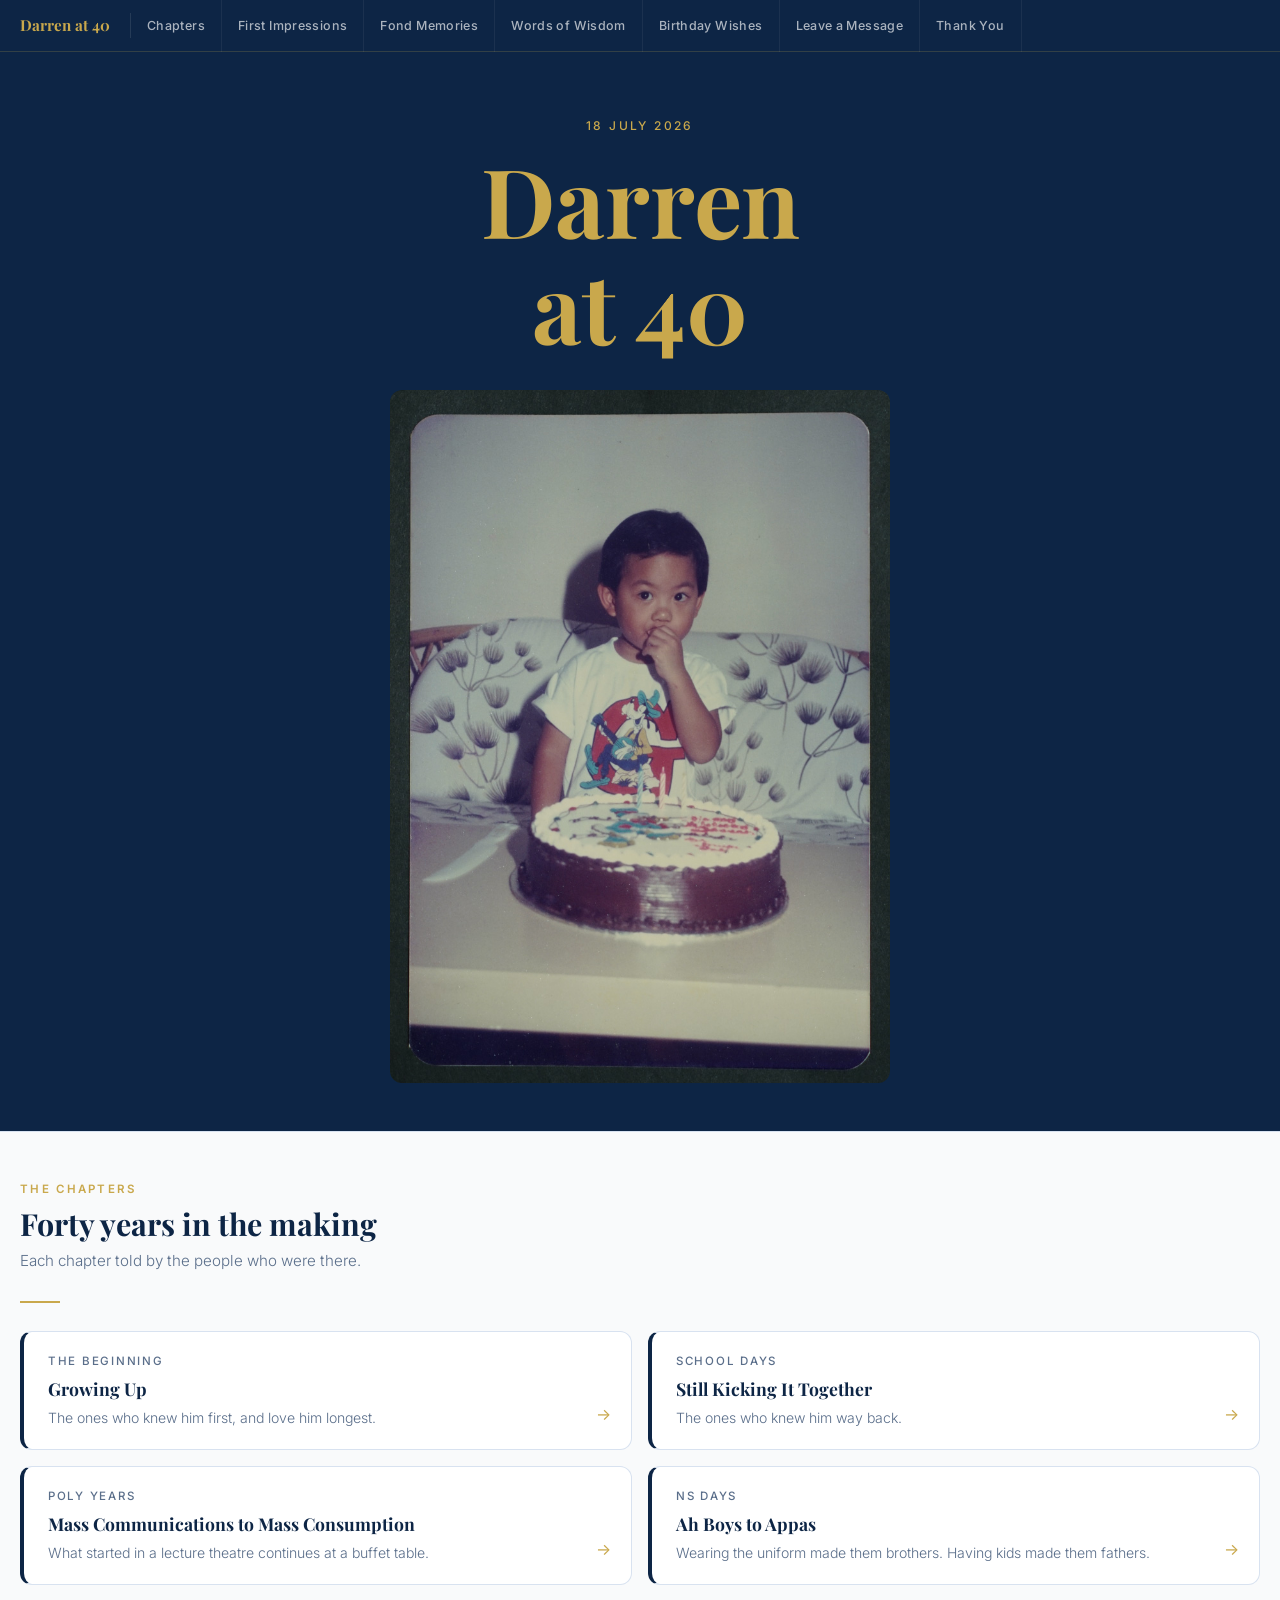
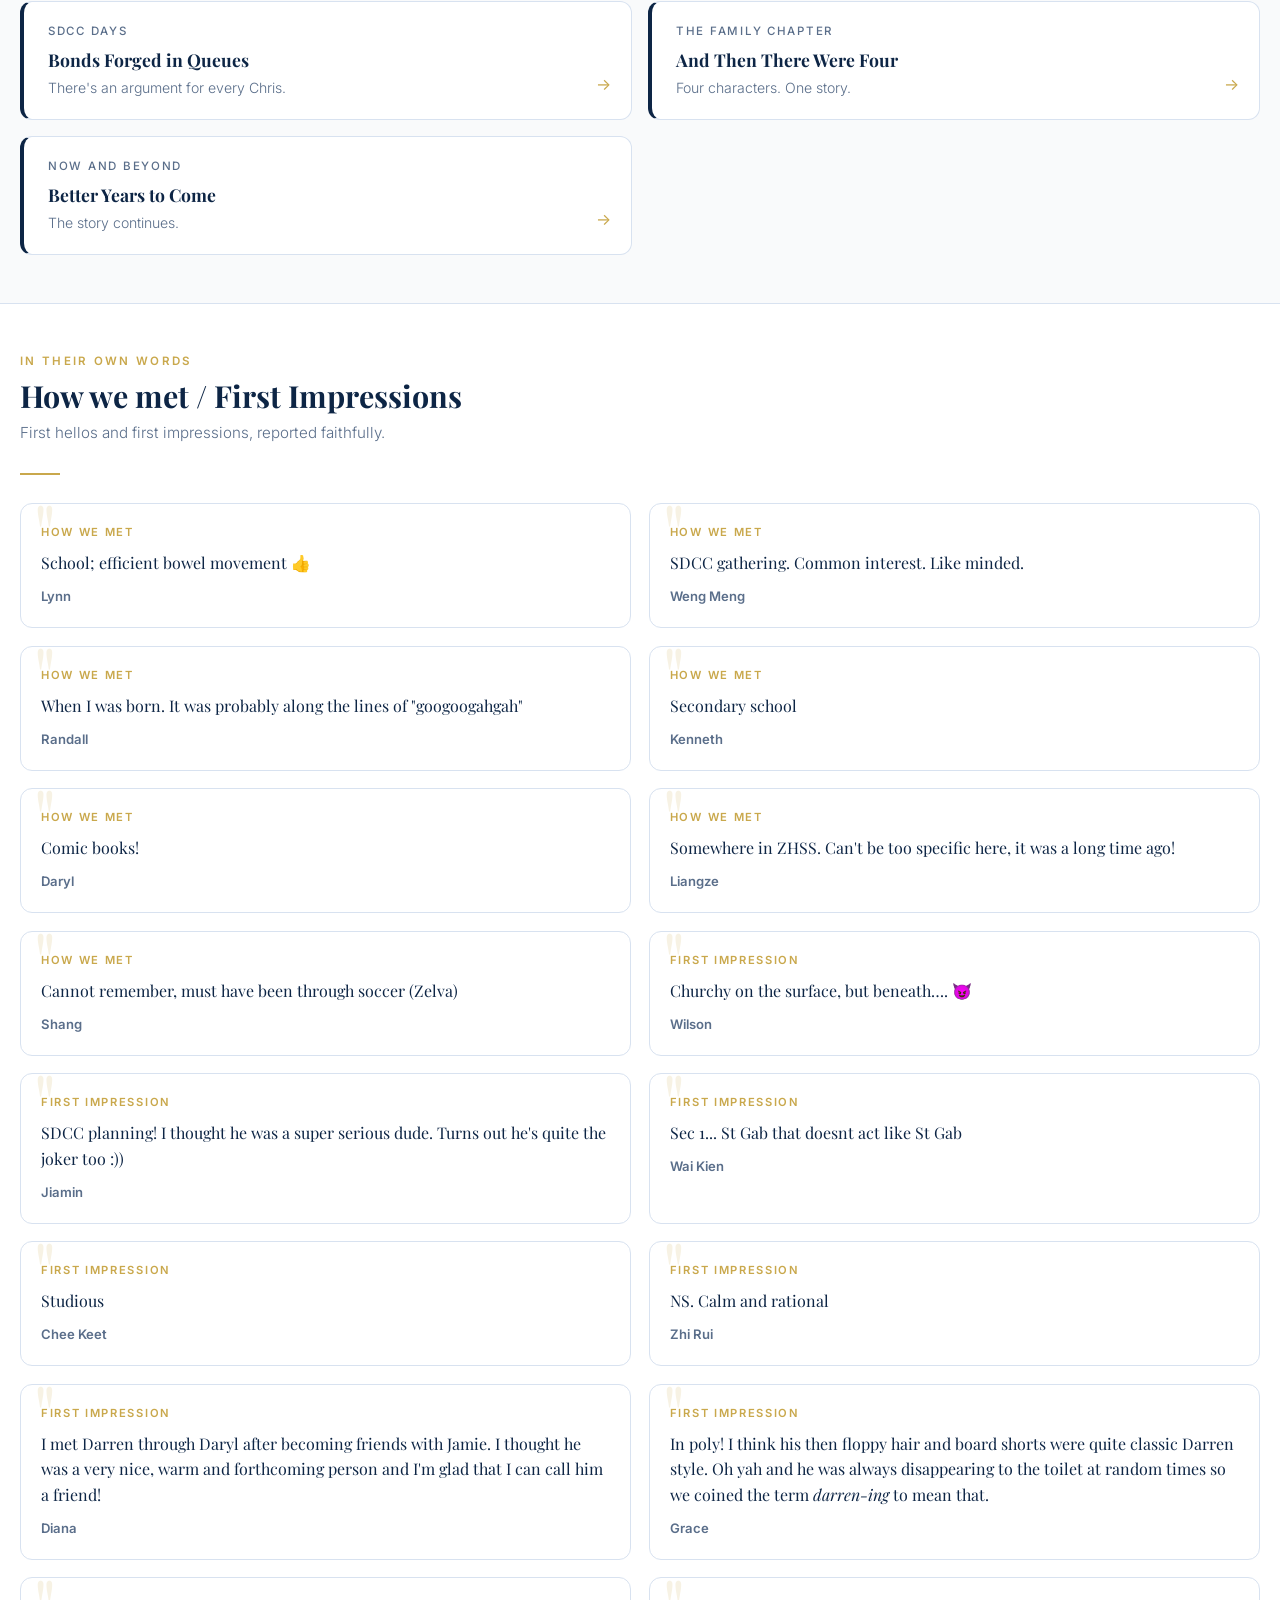
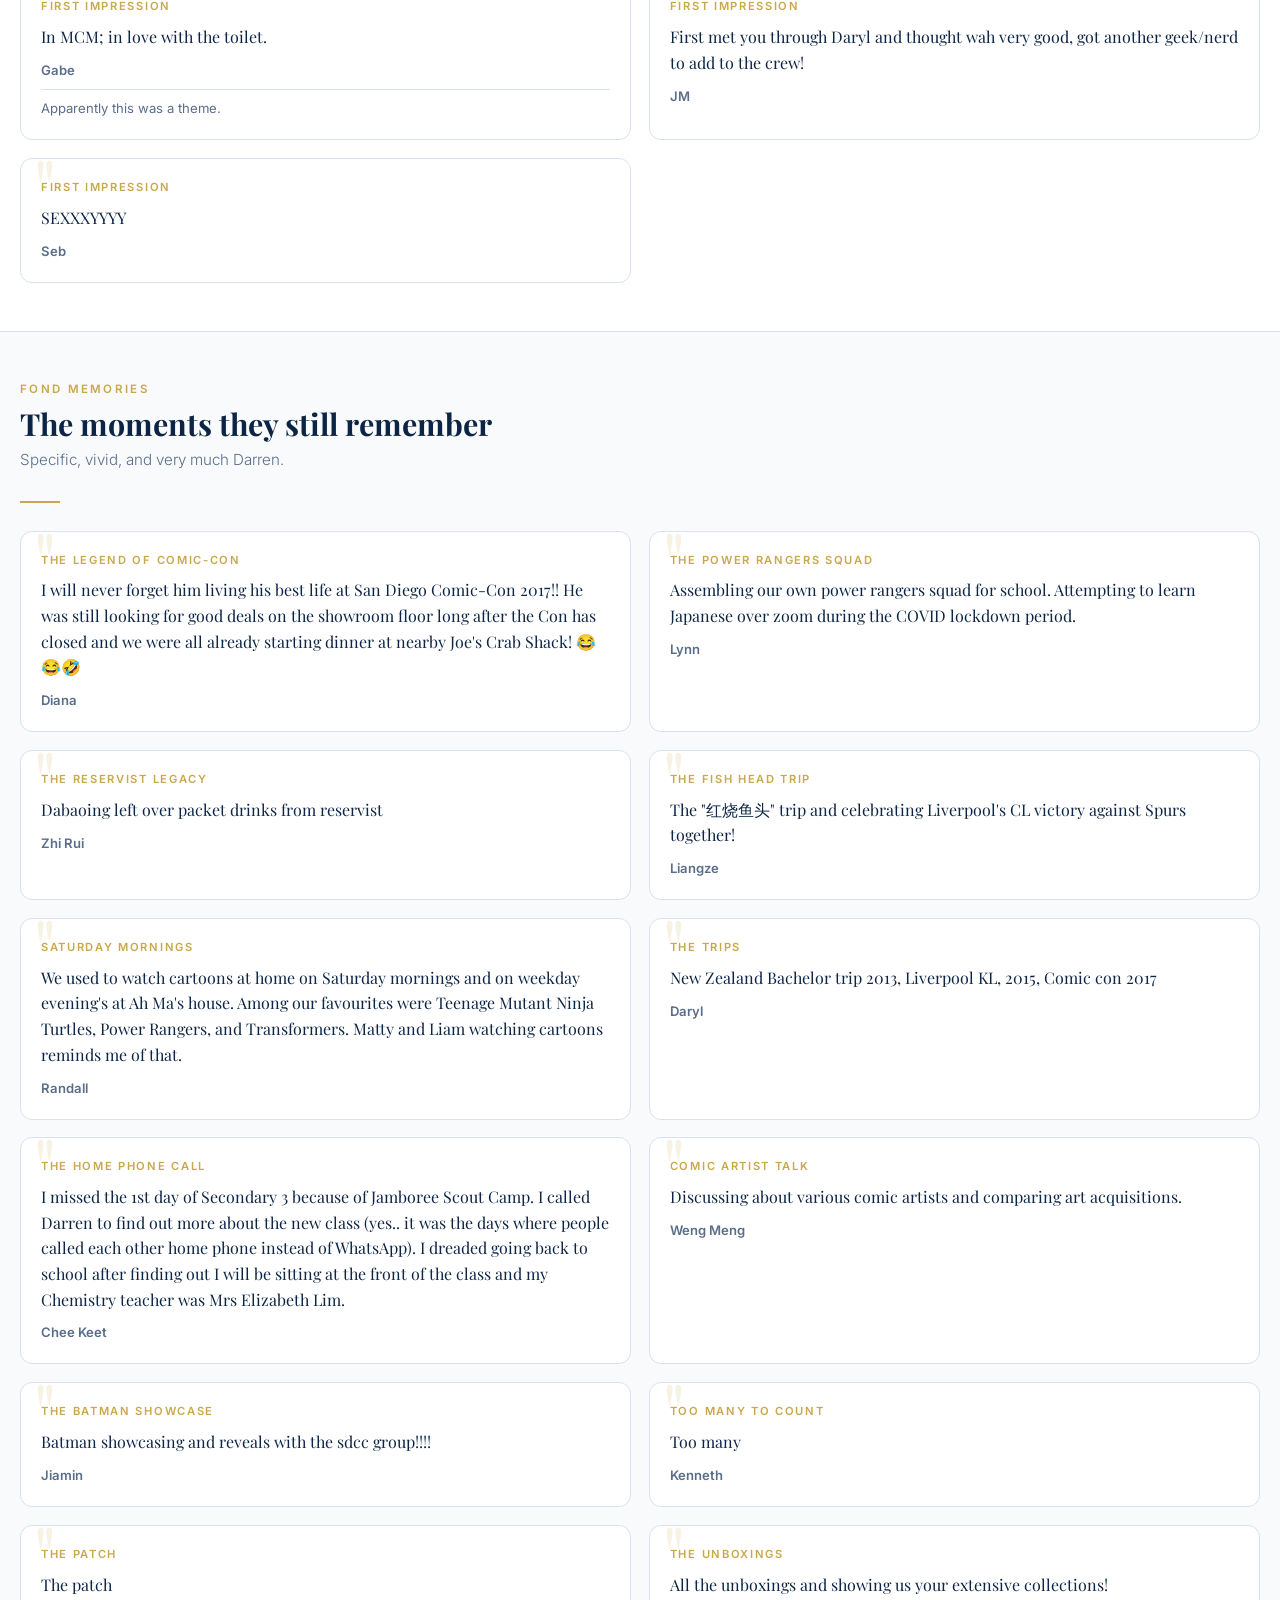
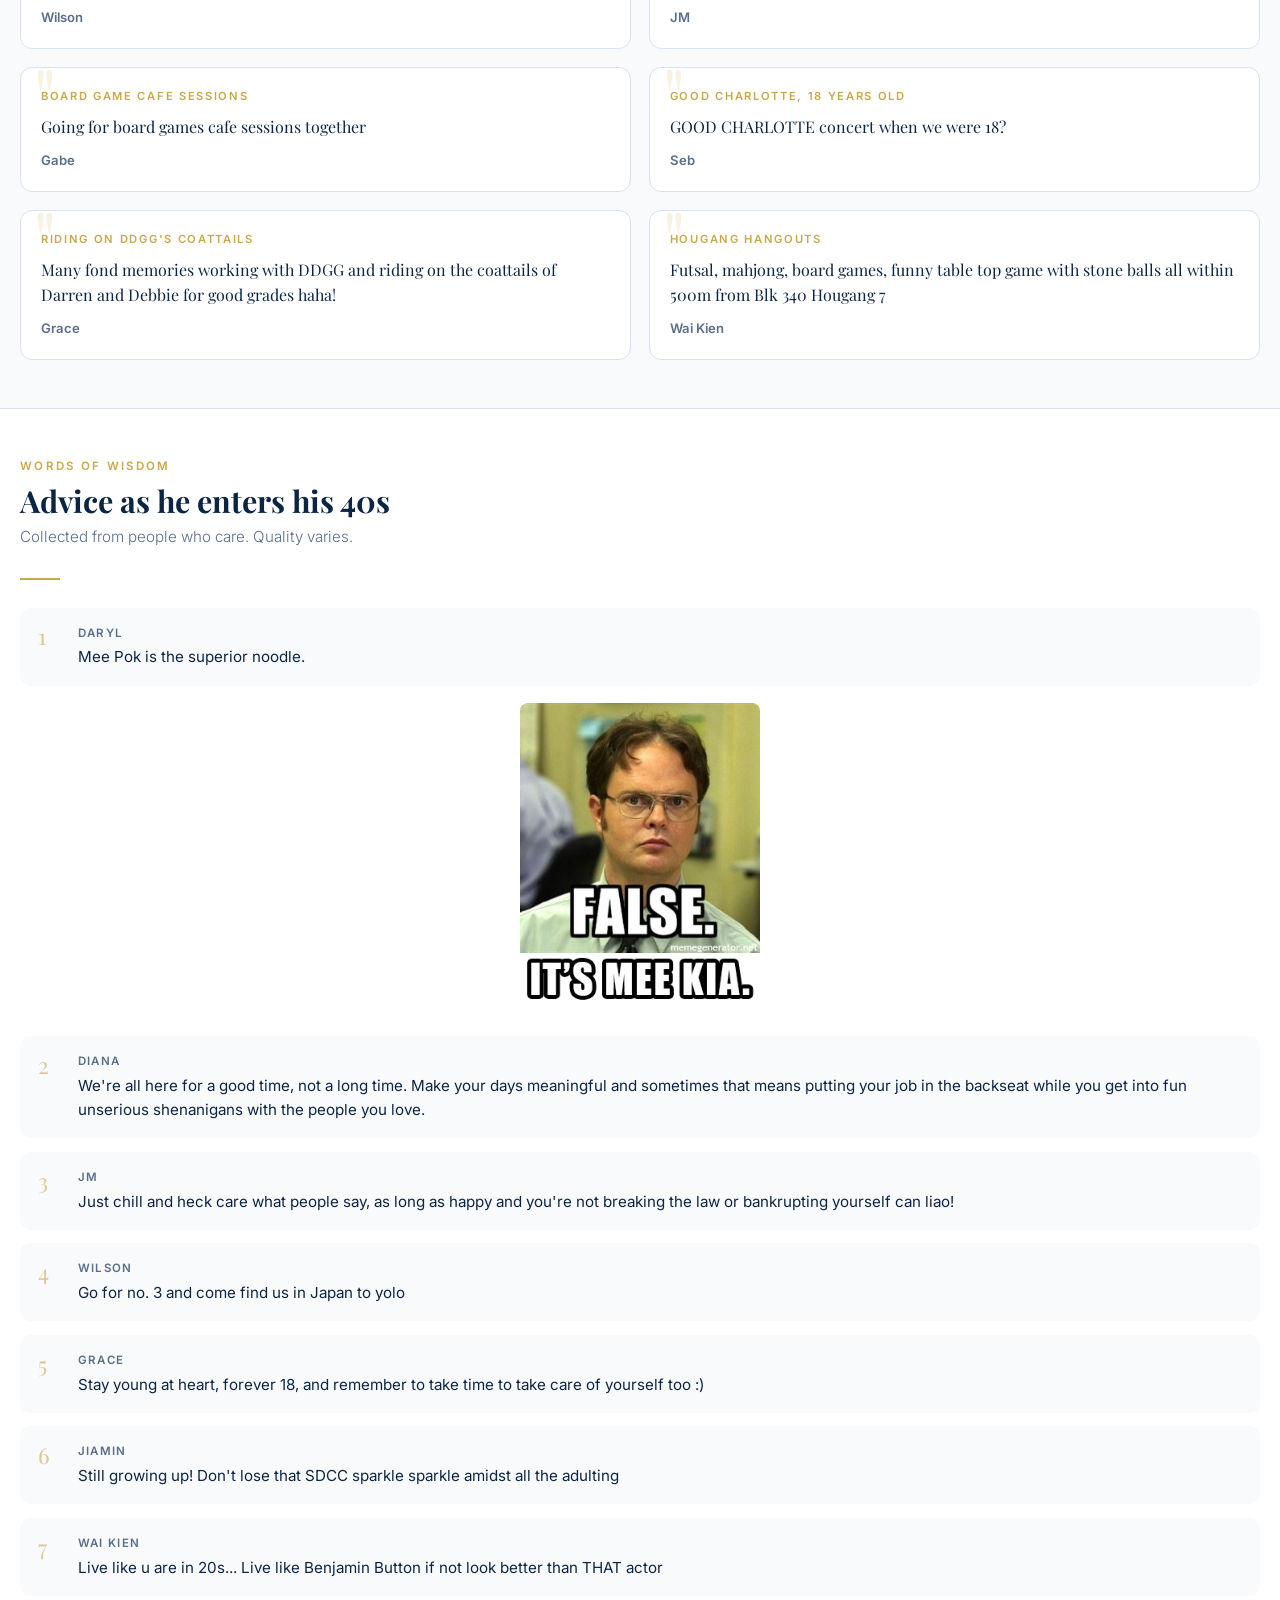
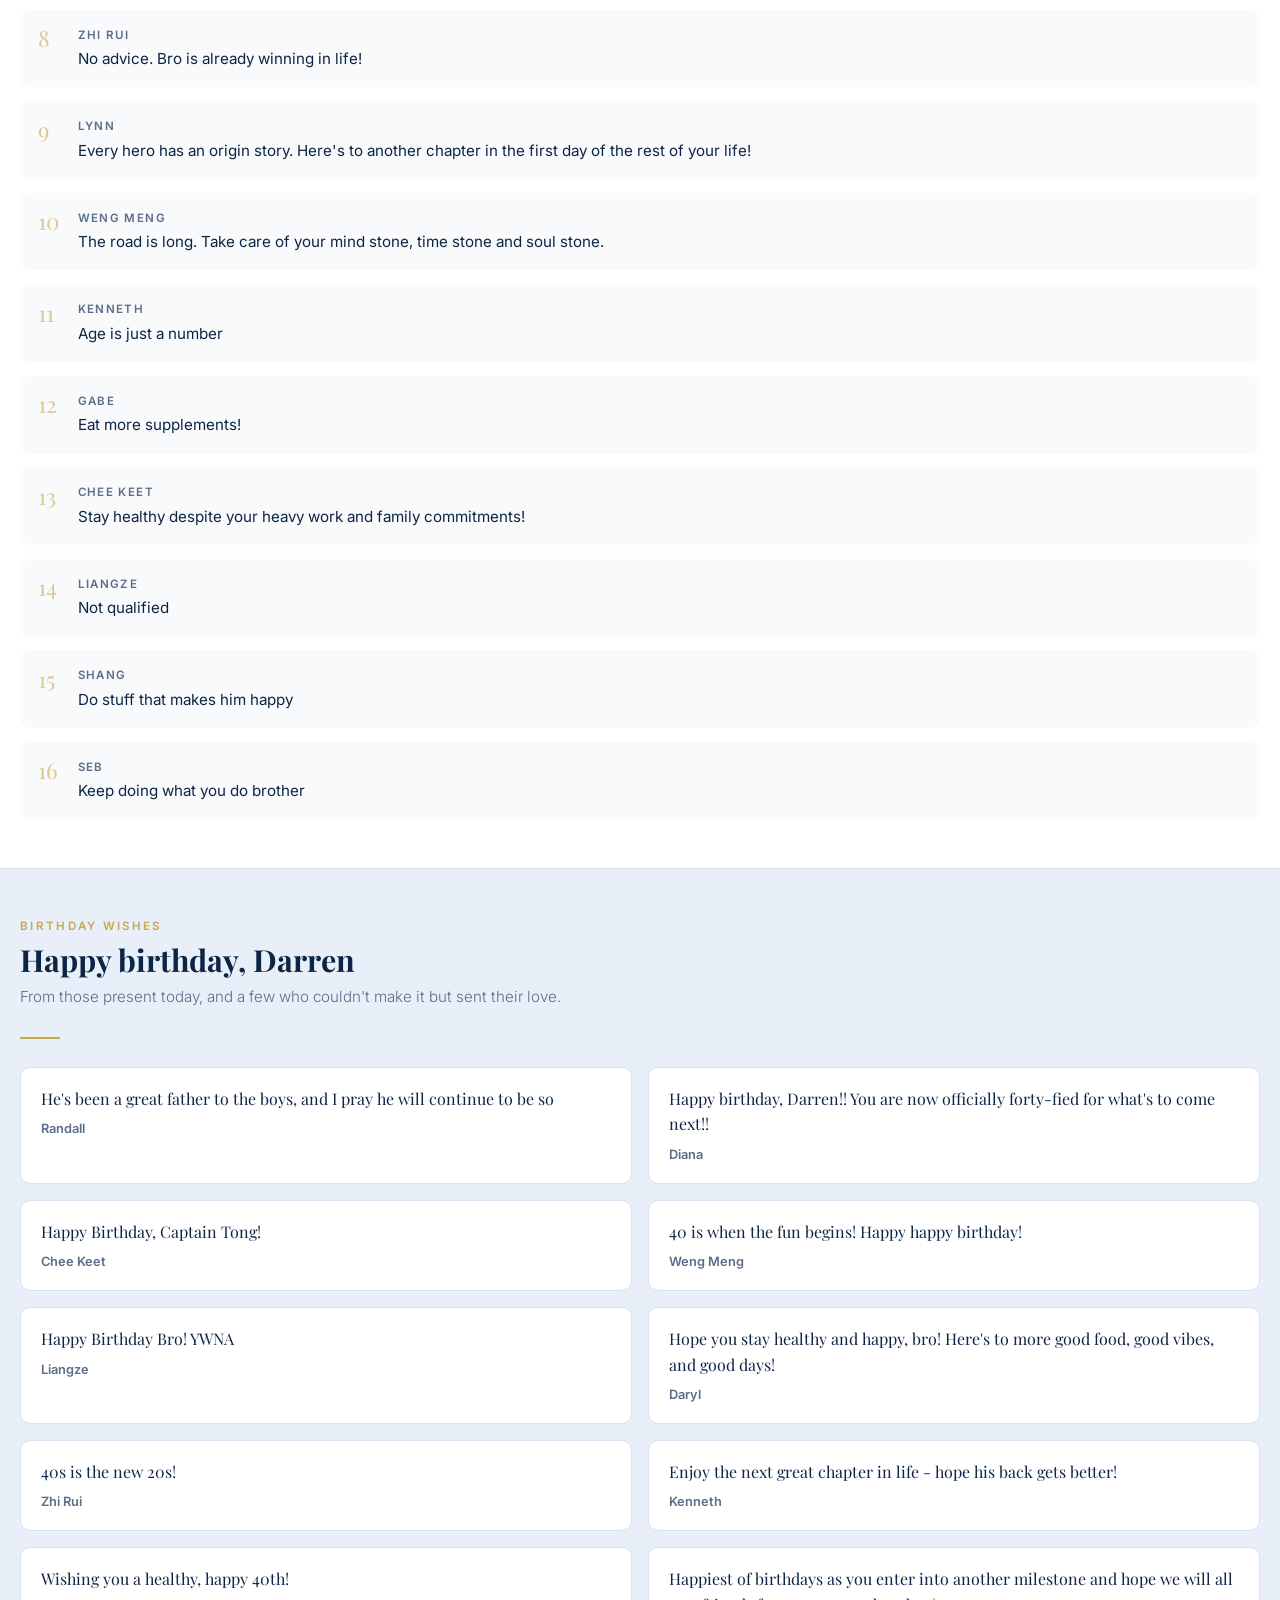
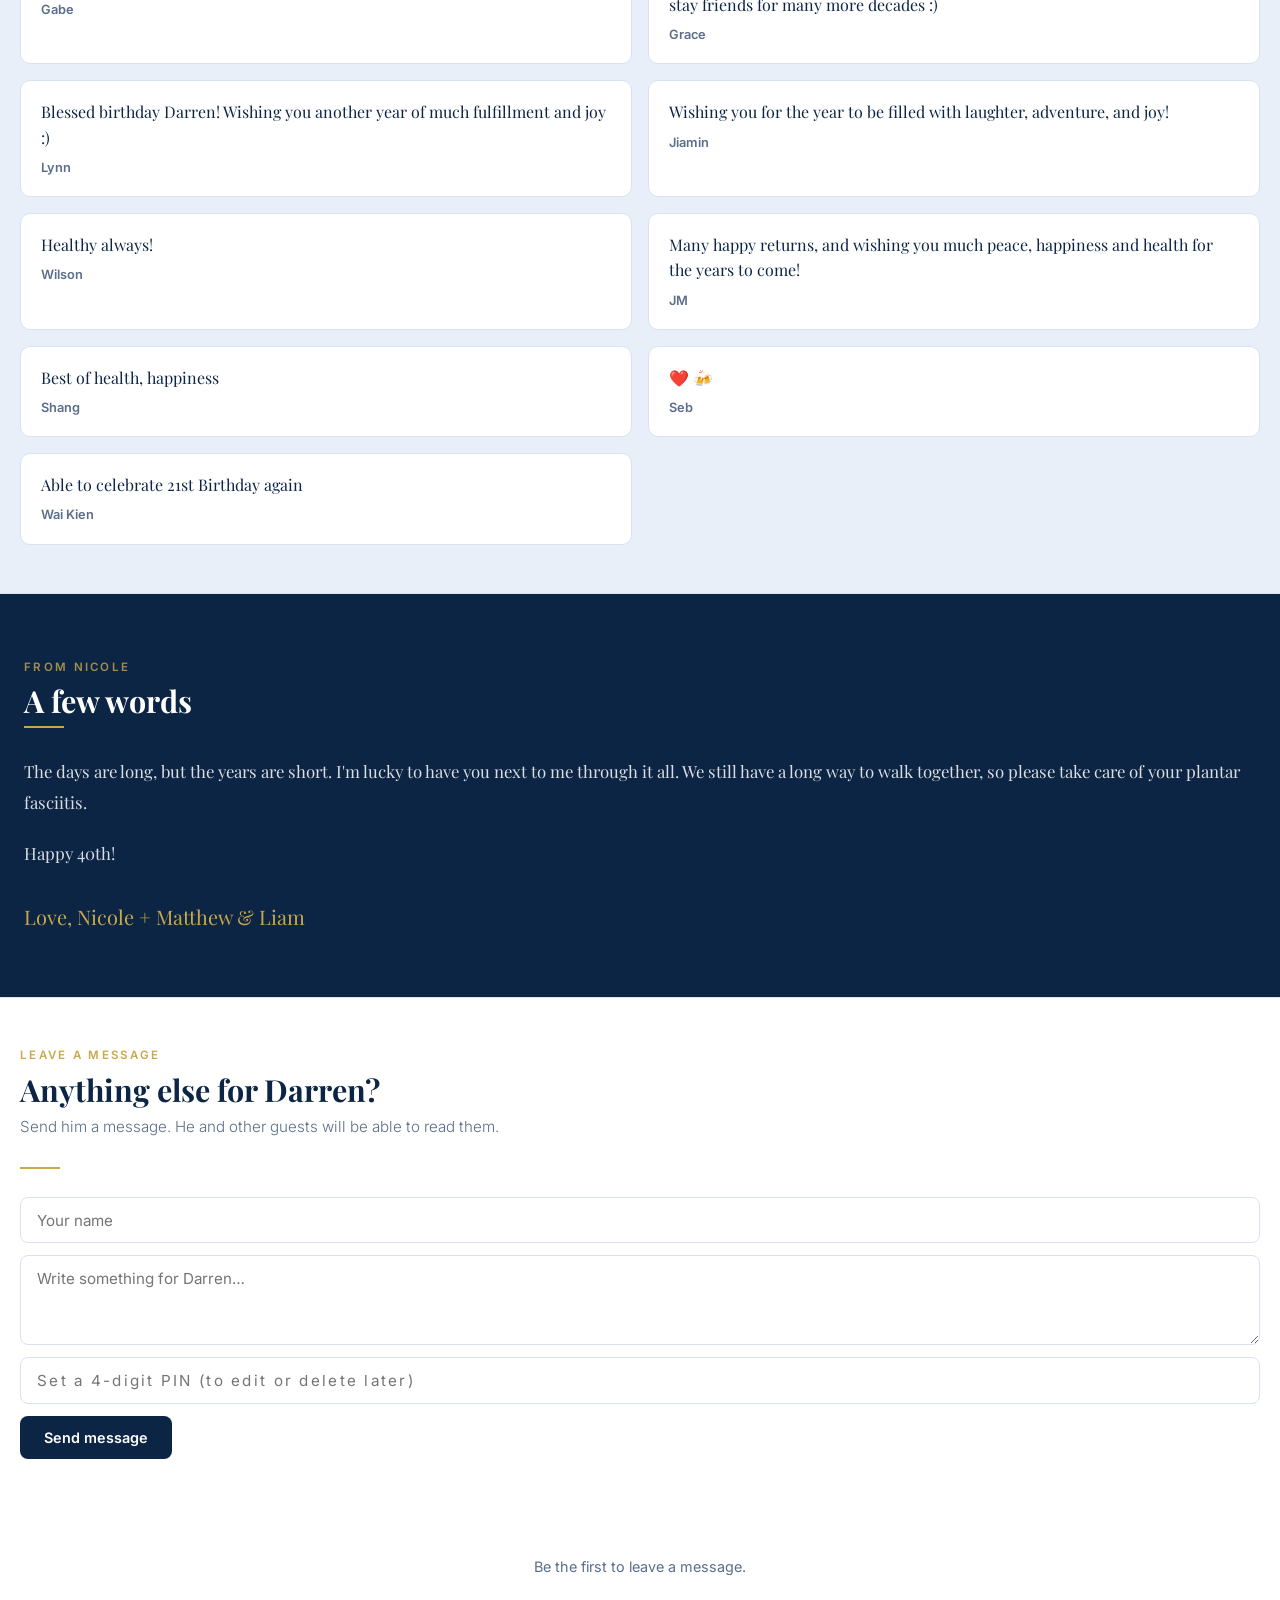
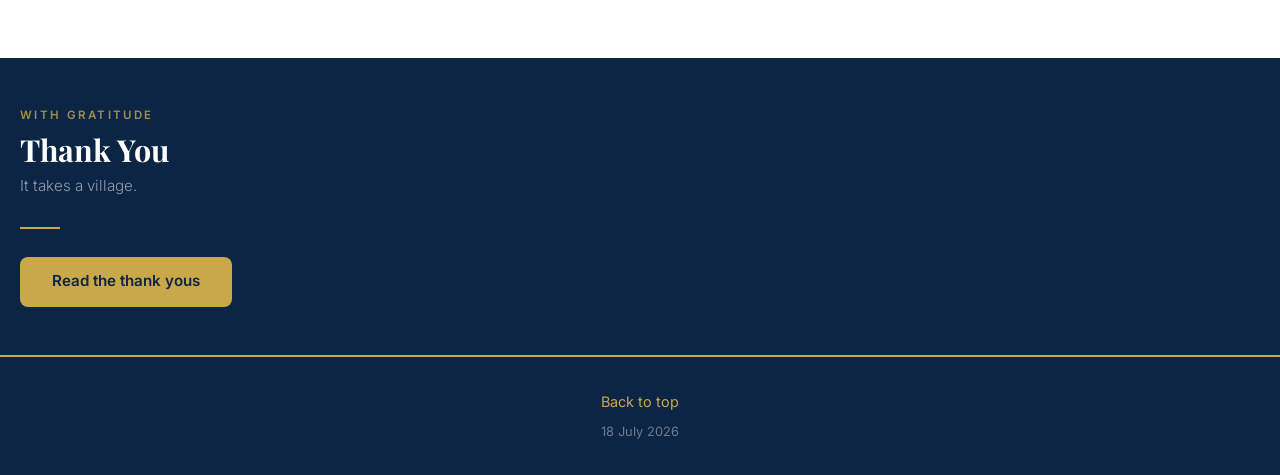
==== commit f3c48763: "Add files via upload" ====
--- a/index.html
+++ b/index.html
@@ -161,7 +161,7 @@
 <!-- FIRST IMPRESSIONS -->
 <section id="impressions">
   <p class="section-label">In their own words</p>
-  <h2 class="section-title">How They Met Him, What They Thought</h2>
+  <h2 class="section-title">How we met / First Impressions</h2>
   <p class="section-tagline">First hellos and first impressions, reported faithfully.</p>
   <div class="gold-divider"></div>
   <div class="messages-grid">
@@ -177,12 +177,12 @@
     </div>
     <div class="msg-card">
       <p class="msg-label">How we met</p>
-      <p class="msg-text">When I was born. It was probably along the lines of "googoogahgah."</p>
+      <p class="msg-text">When I was born. It was probably along the lines of "googoogahgah"</p>
       <p class="msg-from">Randall</p>
     </div>
     <div class="msg-card">
       <p class="msg-label">How we met</p>
-      <p class="msg-text">Secondary school.</p>
+      <p class="msg-text">Secondary school</p>
       <p class="msg-from">Kenneth</p>
     </div>
     <div class="msg-card">
@@ -197,12 +197,12 @@
     </div>
     <div class="msg-card">
       <p class="msg-label">How we met</p>
-      <p class="msg-text">Cannot remember, must have been through soccer (Zelva).</p>
+      <p class="msg-text">Cannot remember, must have been through soccer (Zelva)</p>
       <p class="msg-from">Shang</p>
     </div>
     <div class="msg-card">
       <p class="msg-label">First impression</p>
-      <p class="msg-text">Churchy on the surface, but beneath… 😈</p>
+      <p class="msg-text">Churchy on the surface, but beneath…. 😈</p>
       <p class="msg-from">Wilson</p>
     </div>
     <div class="msg-card">
@@ -212,17 +212,17 @@
     </div>
     <div class="msg-card">
       <p class="msg-label">First impression</p>
-      <p class="msg-text">Sec 1... St Gab that doesn't act like St Gab</p>
+      <p class="msg-text">Sec 1... St Gab that doesnt act like St Gab</p>
       <p class="msg-from">Wai Kien</p>
     </div>
     <div class="msg-card">
       <p class="msg-label">First impression</p>
-      <p class="msg-text">Studious.</p>
+      <p class="msg-text">Studious</p>
       <p class="msg-from">Chee Keet</p>
     </div>
     <div class="msg-card">
       <p class="msg-label">First impression</p>
-      <p class="msg-text">NS. Calm and rational.</p>
+      <p class="msg-text">NS. Calm and rational</p>
       <p class="msg-from">Zhi Rui</p>
     </div>
     <div class="msg-card">
@@ -243,7 +243,7 @@
     </div>
     <div class="msg-card">
       <p class="msg-label">First impression</p>
-      <p class="msg-text">First met you through Daryl and thought, wah, very good, got another geek/nerd to add to the crew!</p>
+      <p class="msg-text">First met you through Daryl and thought wah very good, got another geek/nerd to add to the crew!</p>
       <p class="msg-from">JM</p>
     </div>
     <div class="msg-card">
@@ -264,16 +264,16 @@
     <div class="msg-card">
       <p class="msg-label">The legend of Comic-Con</p>
       <p class="msg-text">I will never forget him living his best life at San Diego Comic-Con 2017!! He was still looking for good deals on the showroom floor long after the Con has closed and we were all already starting dinner at nearby Joe's Crab Shack! 😂😂🤣</p>
-      <p class="msg-from">Diana · San Diego 2017</p>
+      <p class="msg-from">Diana</p>
     </div>
     <div class="msg-card">
       <p class="msg-label">The power rangers squad</p>
-      <p class="msg-text">Assembling our own power rangers squad for school. Attempting to learn Japanese over Zoom during the COVID lockdown period.</p>
+      <p class="msg-text">Assembling our own power rangers squad for school. Attempting to learn Japanese over zoom during the COVID lockdown period.</p>
       <p class="msg-from">Lynn</p>
     </div>
     <div class="msg-card">
       <p class="msg-label">The reservist legacy</p>
-      <p class="msg-text">Dabao-ing leftover packet drinks from reservist.</p>
+      <p class="msg-text">Dabaoing left over packet drinks from reservist</p>
       <p class="msg-from">Zhi Rui</p>
     </div>
     <div class="msg-card">
@@ -287,7 +287,7 @@
       <p class="msg-from">Randall</p>
     </div>
     <div class="msg-card">
-      <p class="msg-label">The bachelor trips</p>
+      <p class="msg-label">The trips</p>
       <p class="msg-text">New Zealand Bachelor trip 2013, Liverpool KL, 2015, Comic con 2017</p>
       <p class="msg-from">Daryl</p>
     </div>
@@ -303,7 +303,7 @@
     </div>
     <div class="msg-card">
       <p class="msg-label">The Batman showcase</p>
-      <p class="msg-text">Batman showcasing and reveals with the adcc group!!!!</p>
+      <p class="msg-text">Batman showcasing and reveals with the sdcc group!!!!</p>
       <p class="msg-from">Jiamin</p>
     </div>
     <div class="msg-card">
@@ -365,7 +365,7 @@
       <span class="advice-num">2</span>
       <div class="advice-content">
         <p class="from">Diana</p>
-        <p>We're all here for a good time, not a long time. Make your days meaningful — and sometimes that means putting your job in the backseat while you get into fun, unserious shenanigans with the people you love.</p>
+        <p>We're all here for a good time, not a long time. Make your days meaningful and sometimes that means putting your job in the backseat while you get into fun unserious shenanigans with the people you love.</p>
       </div>
     </div>
     <div class="advice-item">
@@ -379,7 +379,7 @@
       <span class="advice-num">4</span>
       <div class="advice-content">
         <p class="from">Wilson</p>
-        <p>Go for no. 3 and come find us in Japan to YOLO.</p>
+        <p>Go for no. 3 and come find us in Japan to yolo</p>
       </div>
     </div>
     <div class="advice-item">
@@ -428,7 +428,7 @@
       <span class="advice-num">11</span>
       <div class="advice-content">
         <p class="from">Kenneth</p>
-        <p>Age is just a number.</p>
+        <p>Age is just a number</p>
       </div>
     </div>
     <div class="advice-item">
@@ -449,21 +449,21 @@
       <span class="advice-num">14</span>
       <div class="advice-content">
         <p class="from">Liangze</p>
-        <p>Not qualified.</p>
+        <p>Not qualified</p>
       </div>
     </div>
     <div class="advice-item">
       <span class="advice-num">15</span>
       <div class="advice-content">
         <p class="from">Shang</p>
-        <p>Do stuff that makes him happy.</p>
+        <p>Do stuff that makes him happy</p>
       </div>
     </div>
     <div class="advice-item">
       <span class="advice-num">16</span>
       <div class="advice-content">
         <p class="from">Seb</p>
-        <p>Keep doing what you do, brother.</p>
+        <p>Keep doing what you do brother</p>
       </div>
     </div>
   </div>
@@ -477,7 +477,7 @@
   <div class="gold-divider"></div>
   <div class="wishes-grid">
     <div class="wish-card">
-      <p class="wish-text">He's been a great father to the boys, and I pray he will continue to be so.</p>
+      <p class="wish-text">He's been a great father to the boys, and I pray he will continue to be so</p>
       <p class="wish-from">Randall</p>
     </div>
     <div class="wish-card">
@@ -517,7 +517,7 @@
       <p class="wish-from">Grace</p>
     </div>
     <div class="wish-card">
-      <p class="wish-text">Blessed birthday, Darren! Wishing you another year of much fulfillment and joy :)</p>
+      <p class="wish-text">Blessed birthday Darren! Wishing you another year of much fulfillment and joy :)</p>
       <p class="wish-from">Lynn</p>
     </div>
     <div class="wish-card">
@@ -533,7 +533,7 @@
       <p class="wish-from">JM</p>
     </div>
     <div class="wish-card">
-      <p class="wish-text">Best of health, happiness.</p>
+      <p class="wish-text">Best of health, happiness</p>
       <p class="wish-from">Shang</p>
     </div>
     <div class="wish-card">
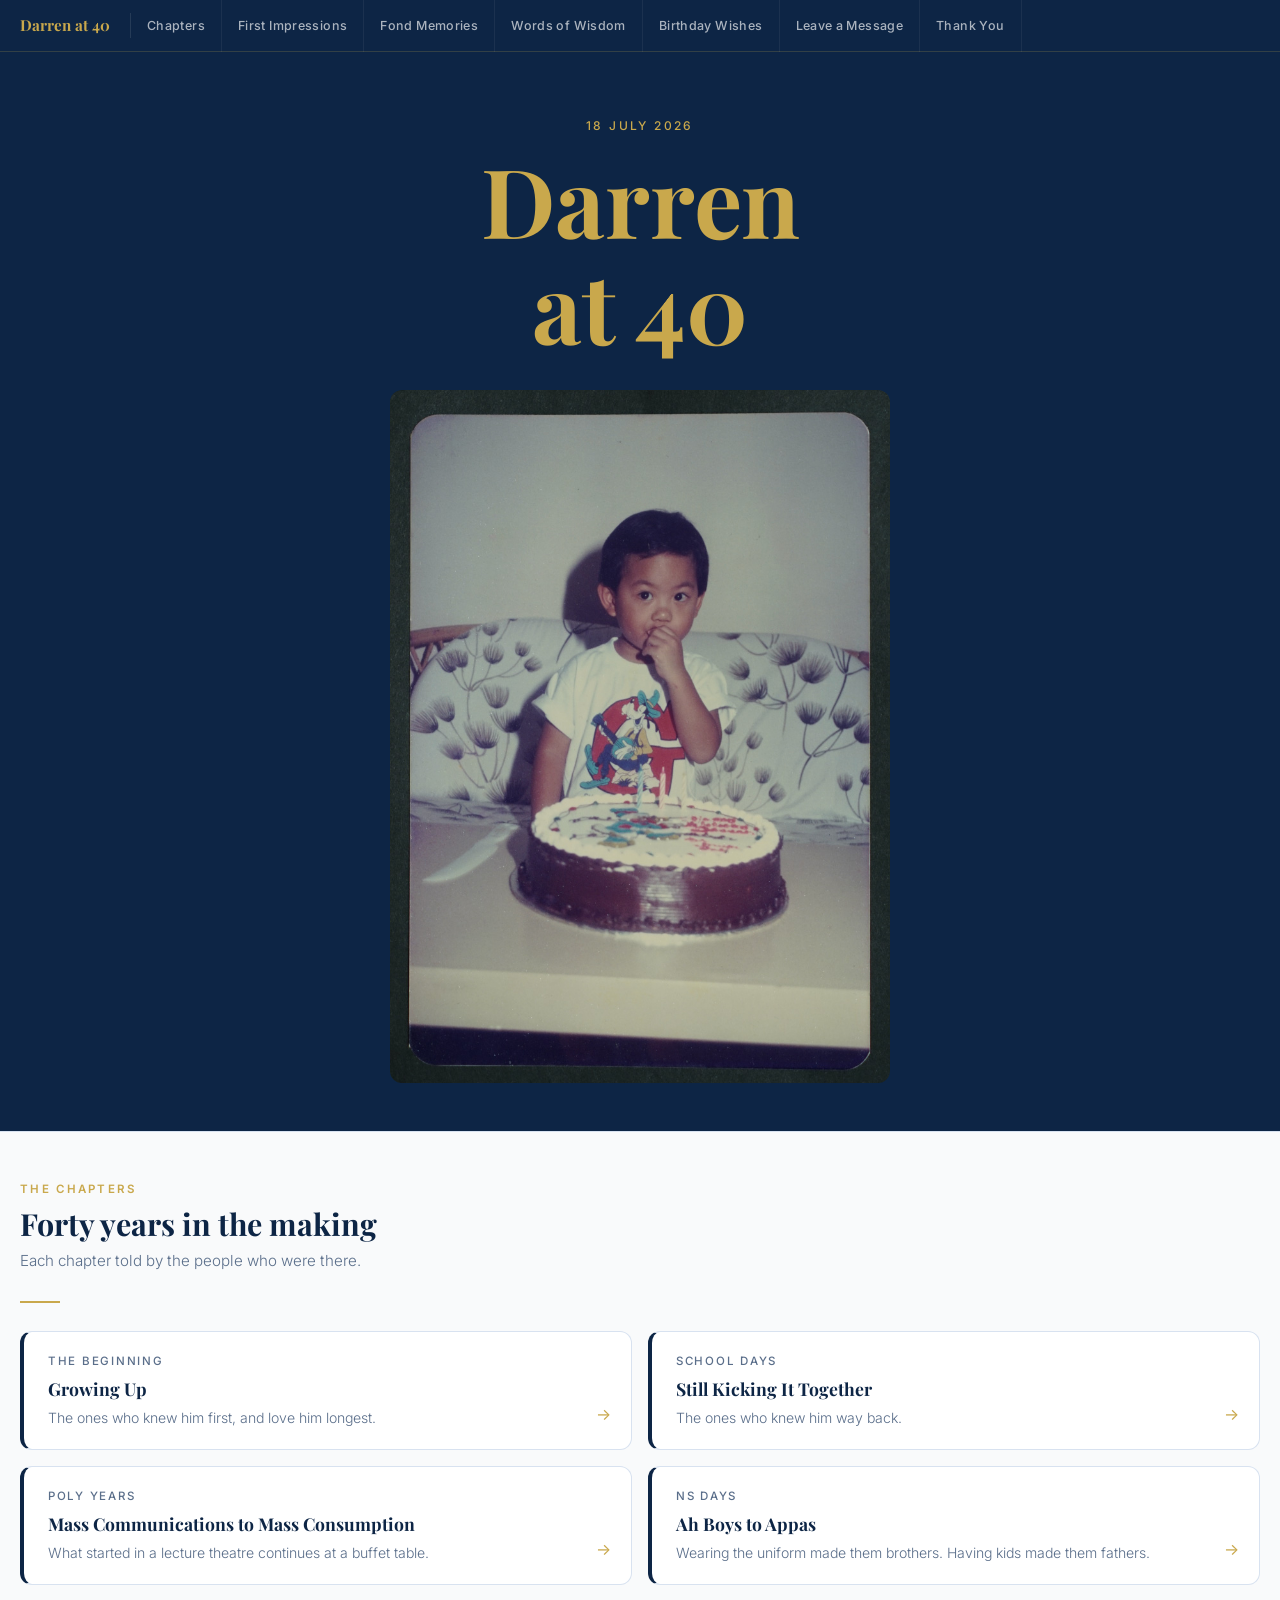
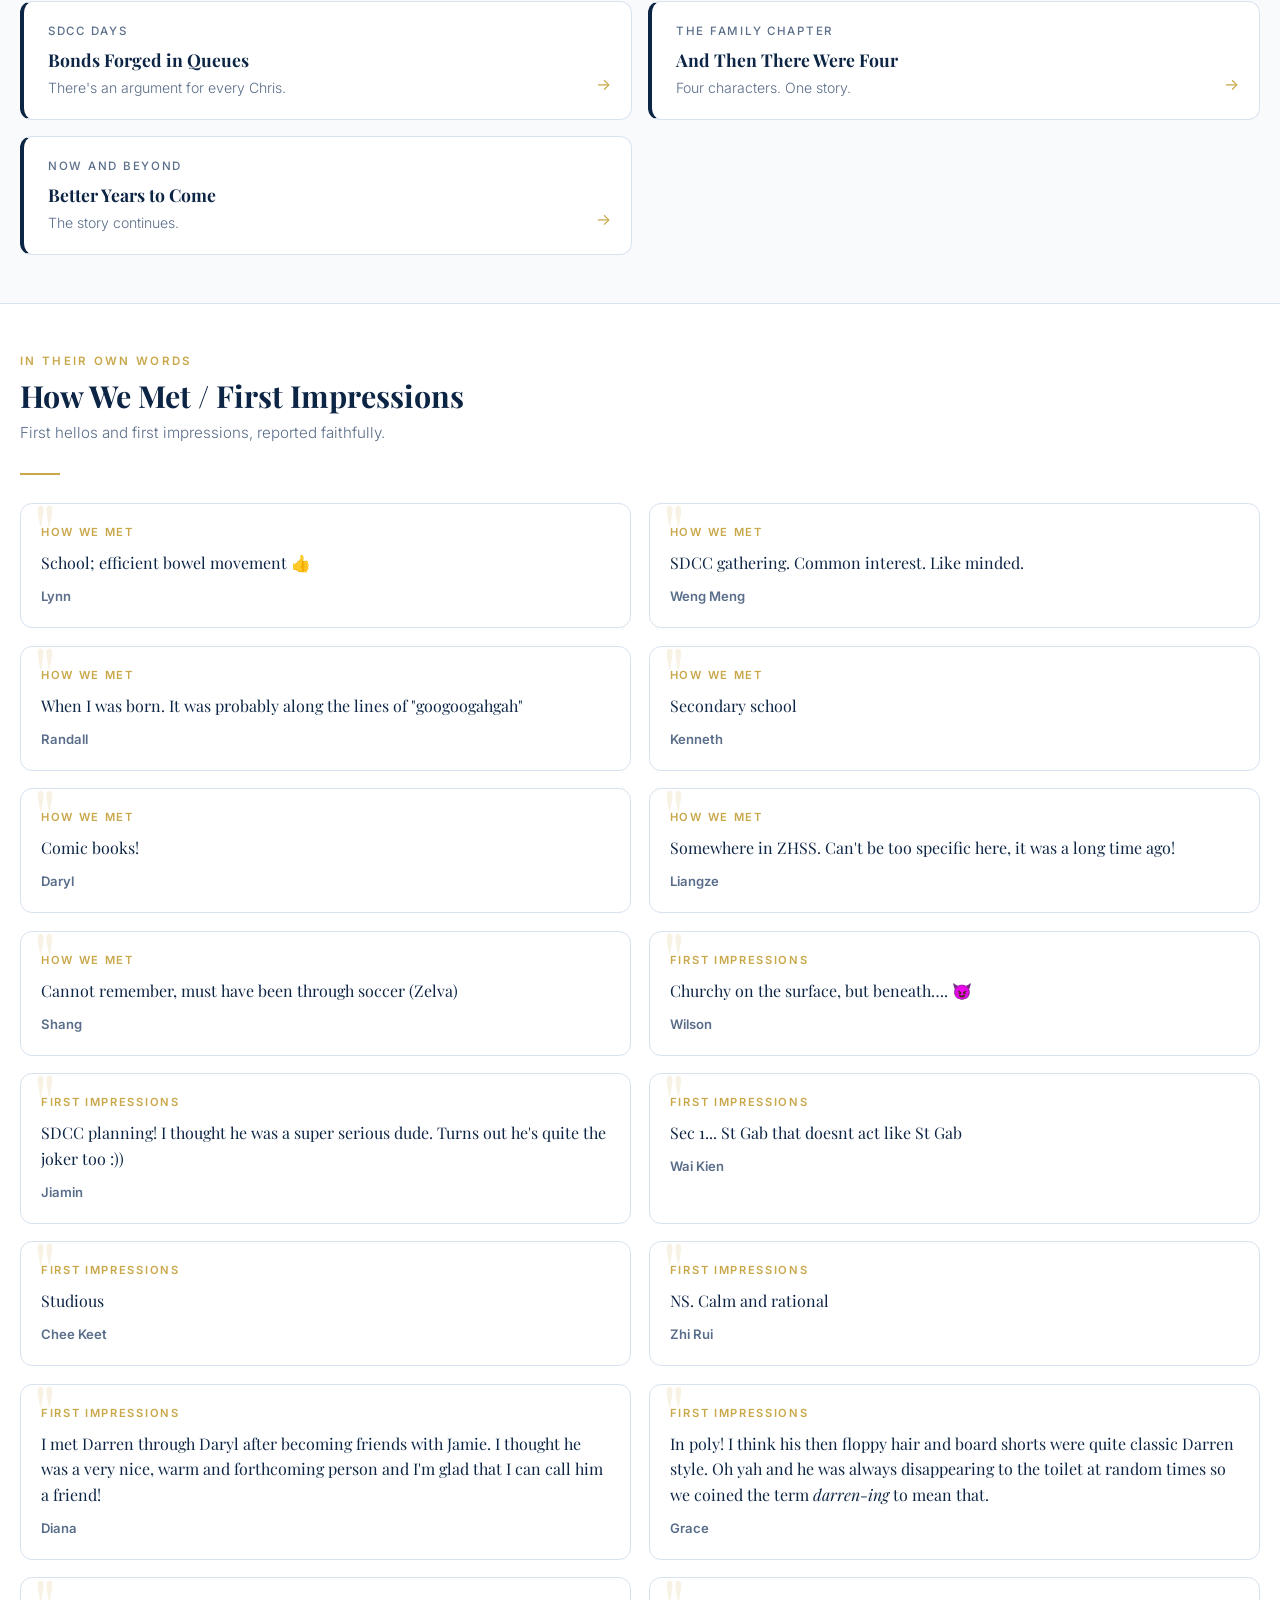
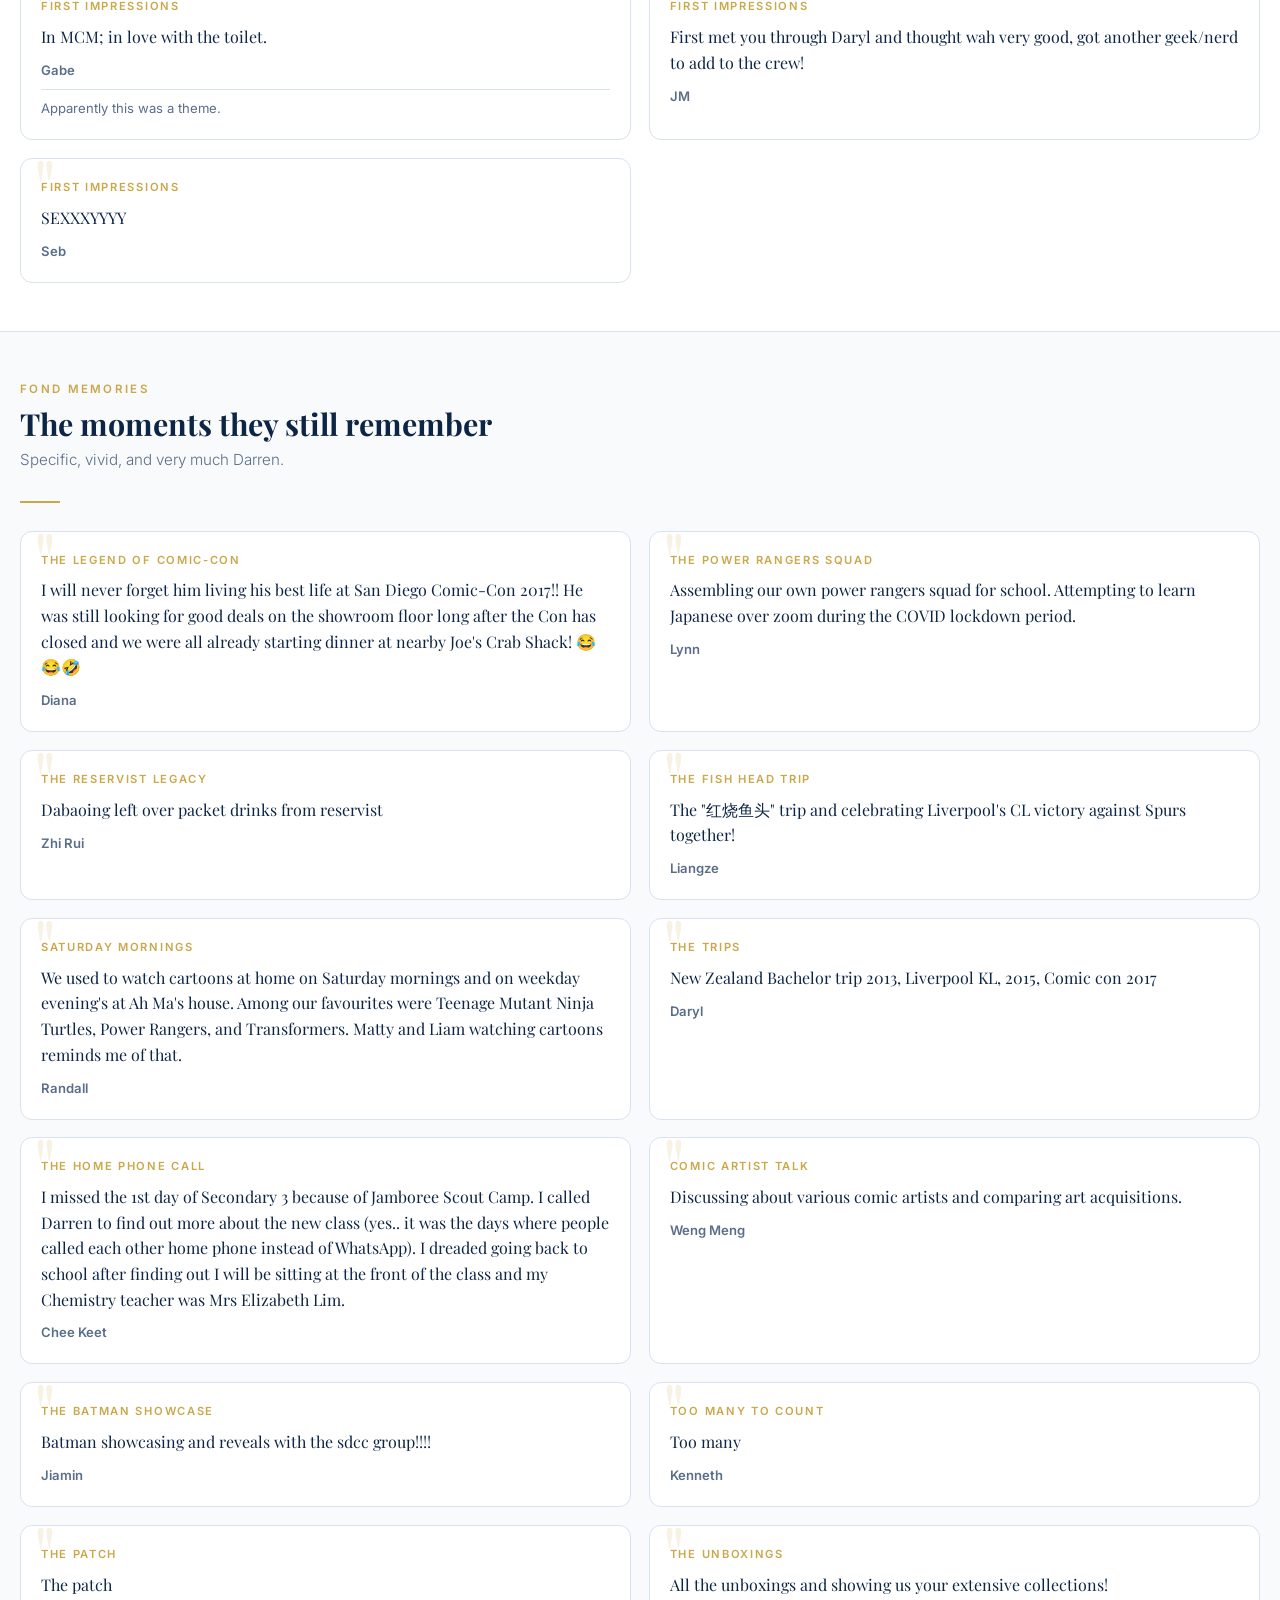
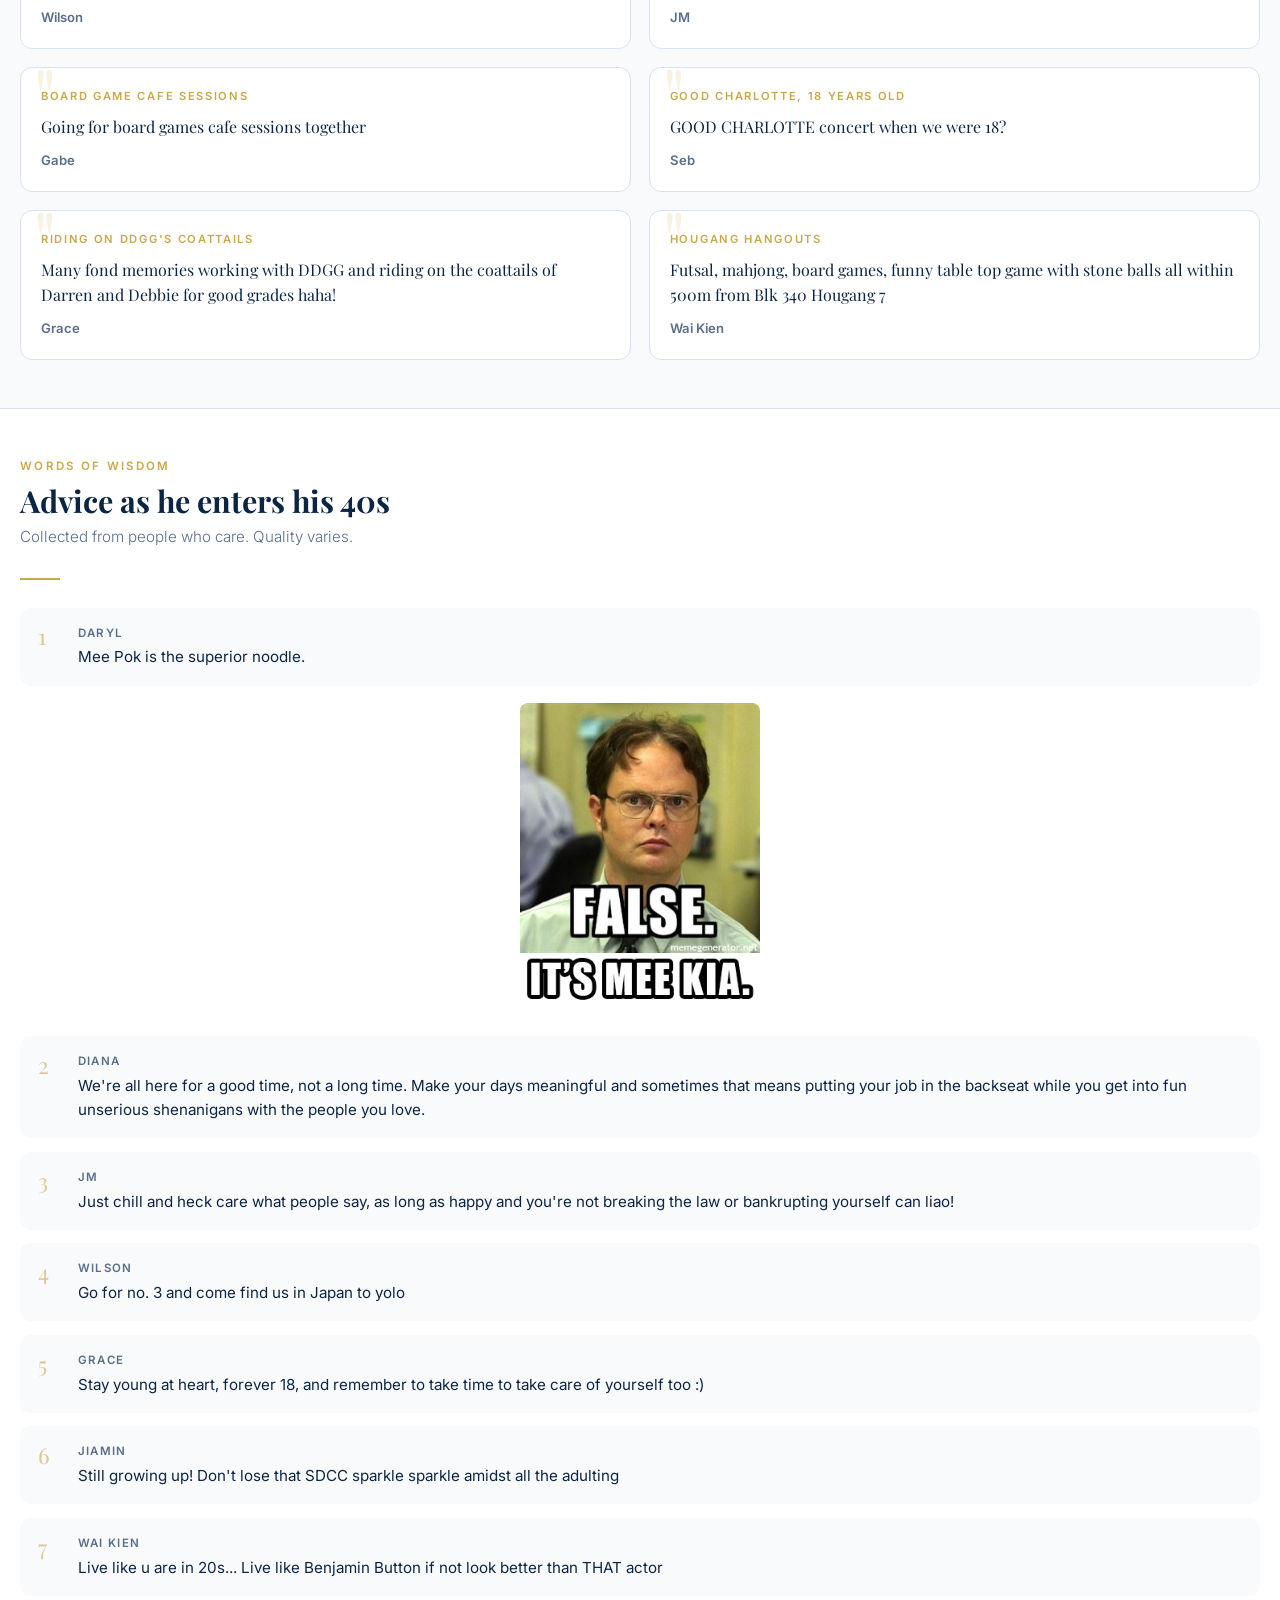
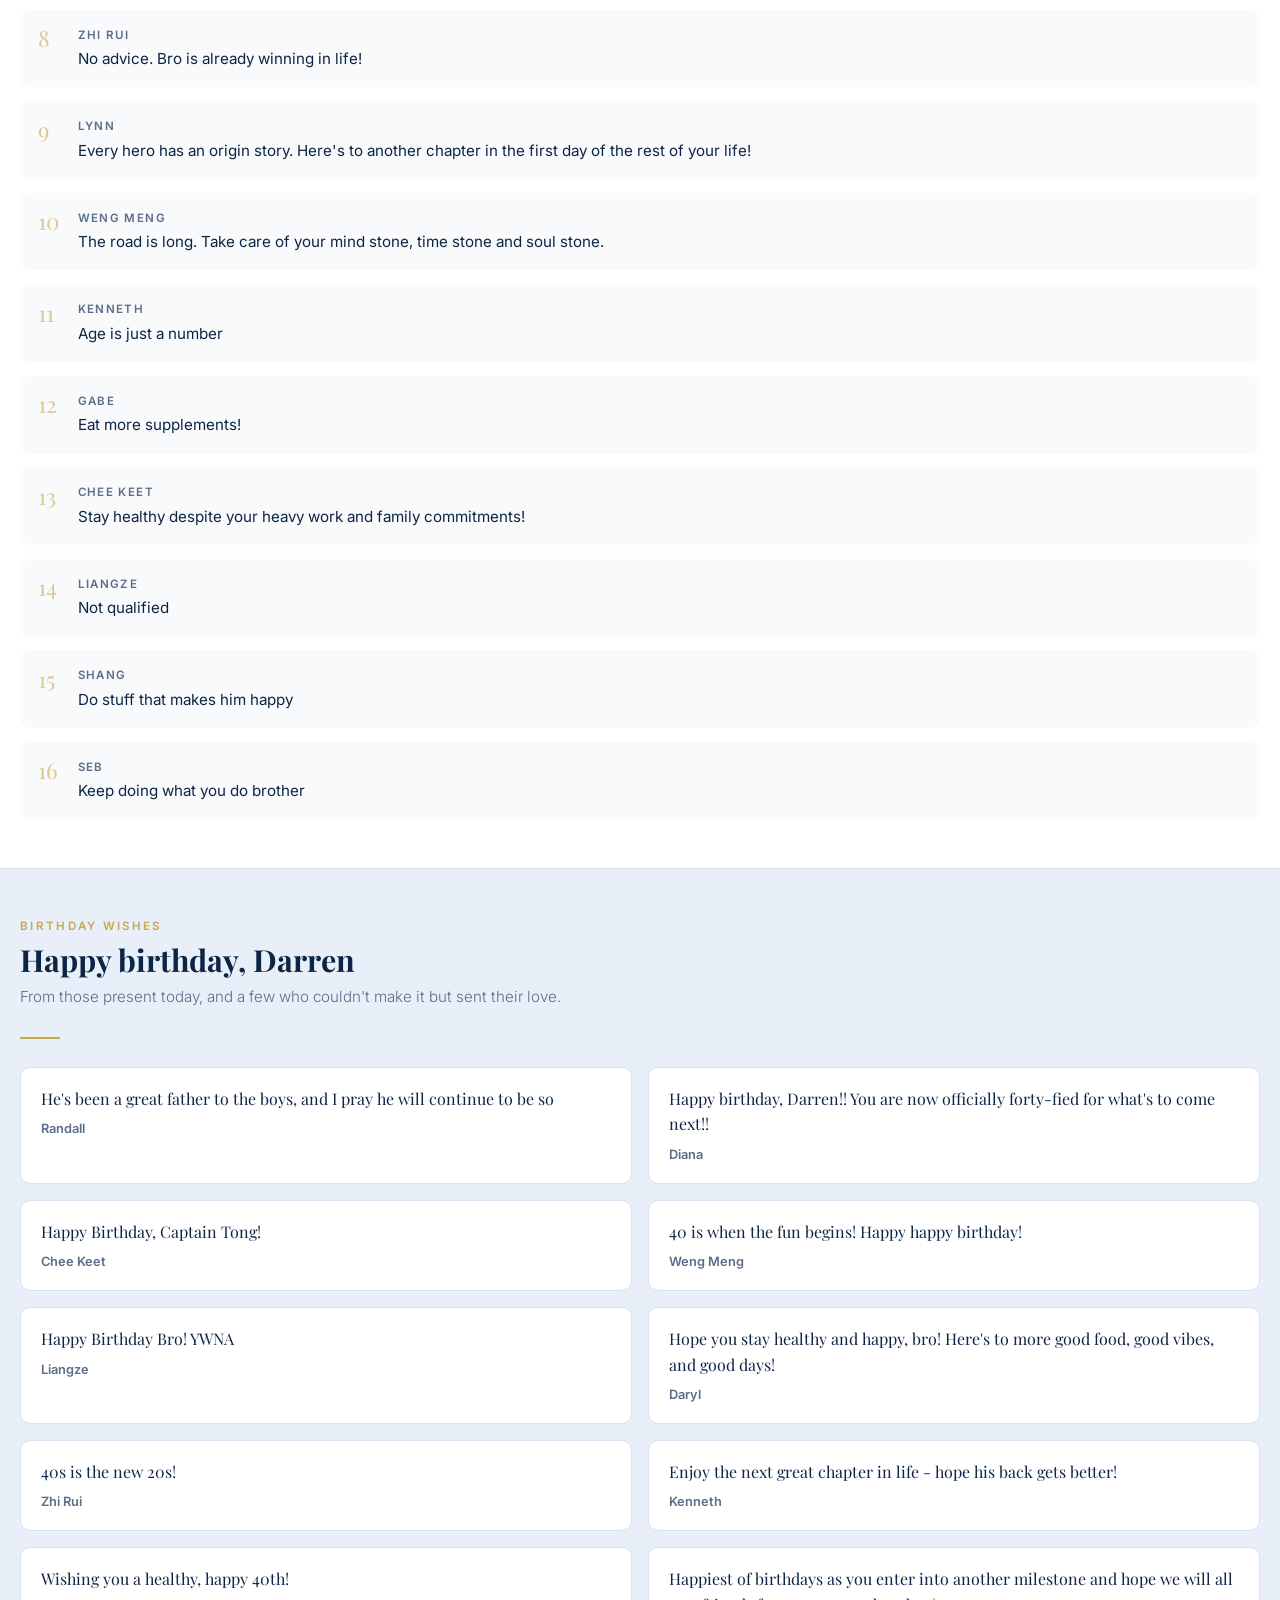
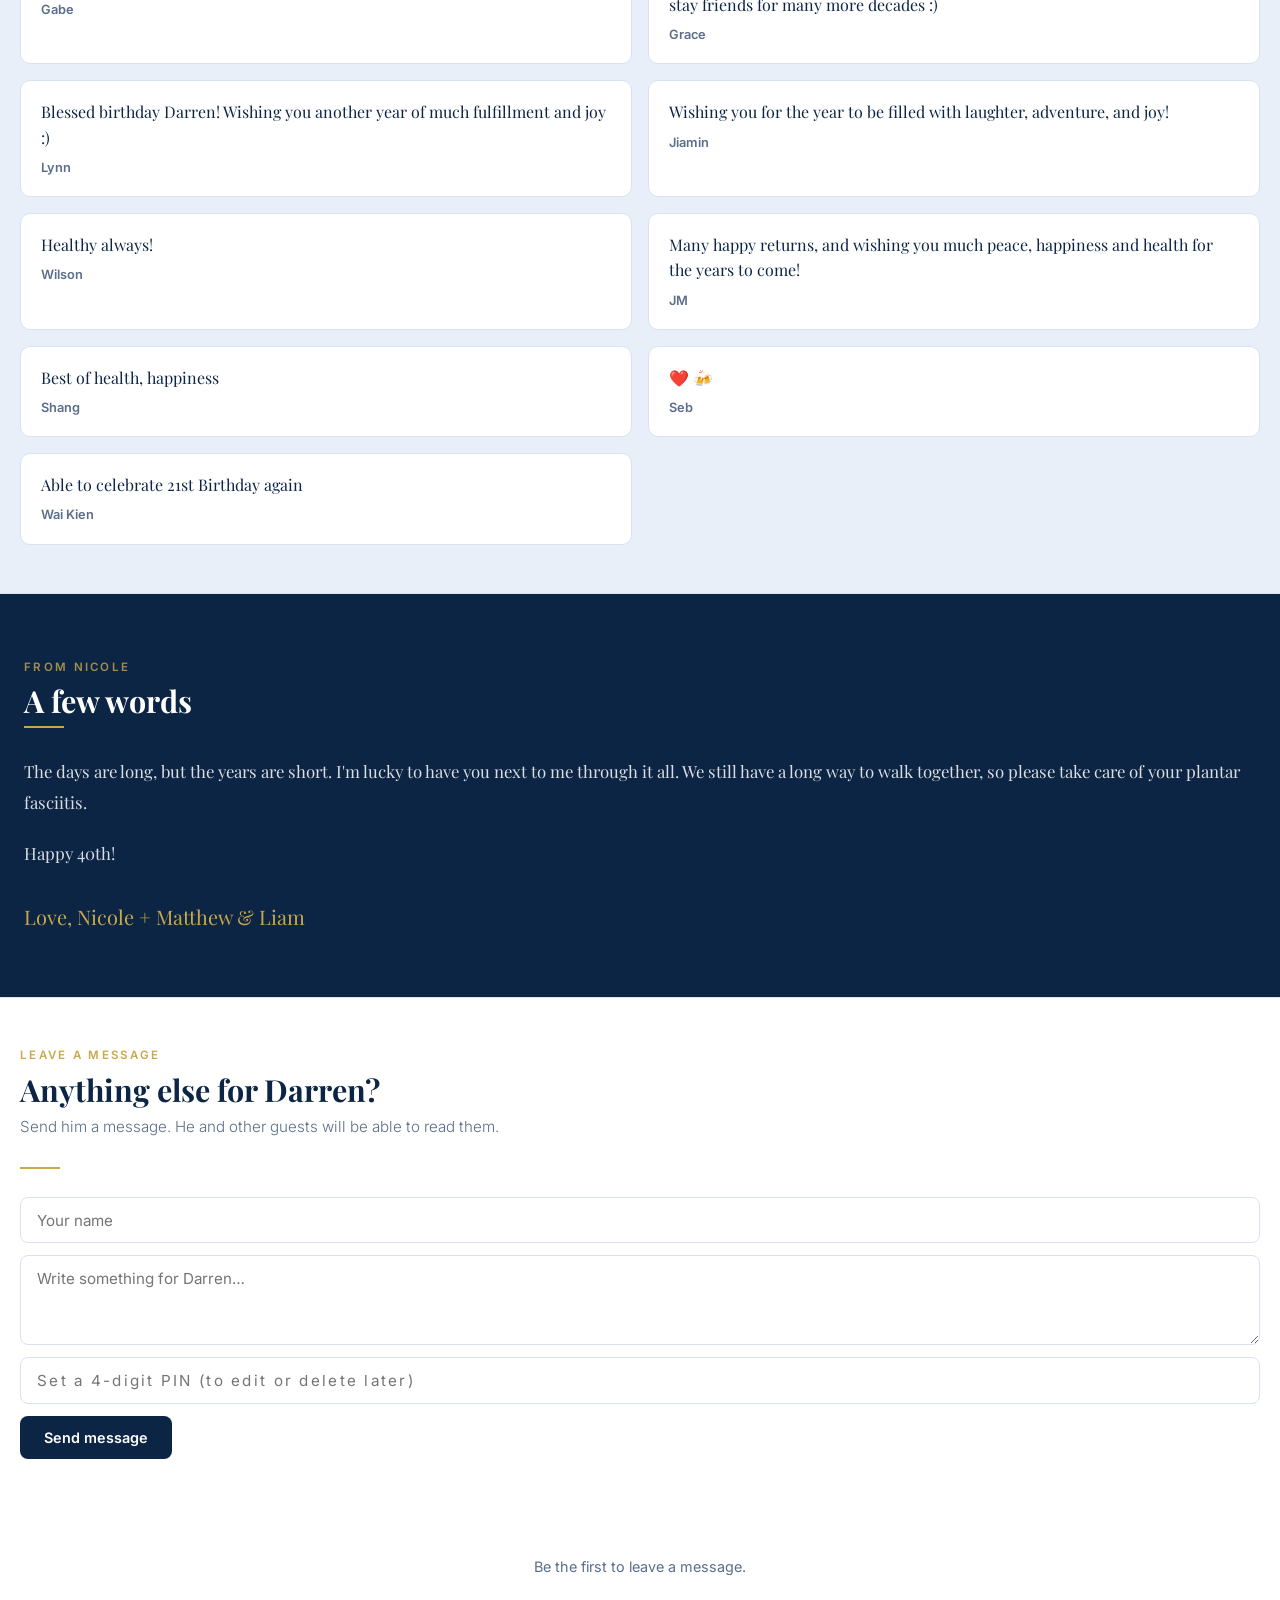
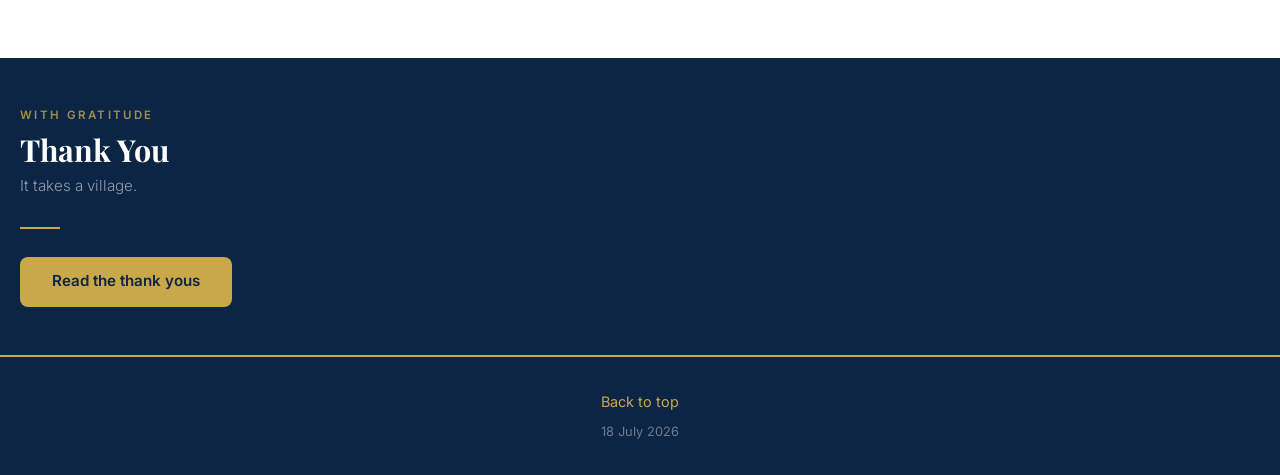
==== commit 6c6d70d1: "Add files via upload" ====
--- a/index.html
+++ b/index.html
@@ -161,93 +161,93 @@
 <!-- FIRST IMPRESSIONS -->
 <section id="impressions">
   <p class="section-label">In their own words</p>
-  <h2 class="section-title">How we met / First Impressions</h2>
+  <h2 class="section-title">How We Met / First Impressions</h2>
   <p class="section-tagline">First hellos and first impressions, reported faithfully.</p>
   <div class="gold-divider"></div>
   <div class="messages-grid">
     <div class="msg-card">
-      <p class="msg-label">How we met</p>
+      <p class="msg-label">How We Met</p>
       <p class="msg-text">School; efficient bowel movement 👍</p>
       <p class="msg-from">Lynn</p>
     </div>
     <div class="msg-card">
-      <p class="msg-label">How we met</p>
+      <p class="msg-label">How We Met</p>
       <p class="msg-text">SDCC gathering. Common interest. Like minded.</p>
       <p class="msg-from">Weng Meng</p>
     </div>
     <div class="msg-card">
-      <p class="msg-label">How we met</p>
+      <p class="msg-label">How We Met</p>
       <p class="msg-text">When I was born. It was probably along the lines of "googoogahgah"</p>
       <p class="msg-from">Randall</p>
     </div>
     <div class="msg-card">
-      <p class="msg-label">How we met</p>
+      <p class="msg-label">How We Met</p>
       <p class="msg-text">Secondary school</p>
       <p class="msg-from">Kenneth</p>
     </div>
     <div class="msg-card">
-      <p class="msg-label">How we met</p>
+      <p class="msg-label">How We Met</p>
       <p class="msg-text">Comic books!</p>
       <p class="msg-from">Daryl</p>
     </div>
     <div class="msg-card">
-      <p class="msg-label">How we met</p>
+      <p class="msg-label">How We Met</p>
       <p class="msg-text">Somewhere in ZHSS. Can't be too specific here, it was a long time ago!</p>
       <p class="msg-from">Liangze</p>
     </div>
     <div class="msg-card">
-      <p class="msg-label">How we met</p>
+      <p class="msg-label">How We Met</p>
       <p class="msg-text">Cannot remember, must have been through soccer (Zelva)</p>
       <p class="msg-from">Shang</p>
     </div>
     <div class="msg-card">
-      <p class="msg-label">First impression</p>
+      <p class="msg-label">First Impressions</p>
       <p class="msg-text">Churchy on the surface, but beneath…. 😈</p>
       <p class="msg-from">Wilson</p>
     </div>
     <div class="msg-card">
-      <p class="msg-label">First impression</p>
+      <p class="msg-label">First Impressions</p>
       <p class="msg-text">SDCC planning! I thought he was a super serious dude. Turns out he's quite the joker too :))</p>
       <p class="msg-from">Jiamin</p>
     </div>
     <div class="msg-card">
-      <p class="msg-label">First impression</p>
+      <p class="msg-label">First Impressions</p>
       <p class="msg-text">Sec 1... St Gab that doesnt act like St Gab</p>
       <p class="msg-from">Wai Kien</p>
     </div>
     <div class="msg-card">
-      <p class="msg-label">First impression</p>
+      <p class="msg-label">First Impressions</p>
       <p class="msg-text">Studious</p>
       <p class="msg-from">Chee Keet</p>
     </div>
     <div class="msg-card">
-      <p class="msg-label">First impression</p>
+      <p class="msg-label">First Impressions</p>
       <p class="msg-text">NS. Calm and rational</p>
       <p class="msg-from">Zhi Rui</p>
     </div>
     <div class="msg-card">
-      <p class="msg-label">First impression</p>
+      <p class="msg-label">First Impressions</p>
       <p class="msg-text">I met Darren through Daryl after becoming friends with Jamie. I thought he was a very nice, warm and forthcoming person and I'm glad that I can call him a friend!</p>
       <p class="msg-from">Diana</p>
     </div>
     <div class="msg-card">
-      <p class="msg-label">First impression</p>
+      <p class="msg-label">First Impressions</p>
       <p class="msg-text">In poly! I think his then floppy hair and board shorts were quite classic Darren style. Oh yah and he was always disappearing to the toilet at random times so we coined the term <em>darren-ing</em> to mean that.</p>
       <p class="msg-from">Grace</p>
     </div>
     <div class="msg-card">
-      <p class="msg-label">First impression</p>
+      <p class="msg-label">First Impressions</p>
       <p class="msg-text">In MCM; in love with the toilet.</p>
       <p class="msg-from">Gabe</p>
       <p class="msg-context">Apparently this was a theme.</p>
     </div>
     <div class="msg-card">
-      <p class="msg-label">First impression</p>
+      <p class="msg-label">First Impressions</p>
       <p class="msg-text">First met you through Daryl and thought wah very good, got another geek/nerd to add to the crew!</p>
       <p class="msg-from">JM</p>
     </div>
     <div class="msg-card">
-      <p class="msg-label">First impression</p>
+      <p class="msg-label">First Impressions</p>
       <p class="msg-text">SEXXXYYYY</p>
       <p class="msg-from">Seb</p>
     </div>
